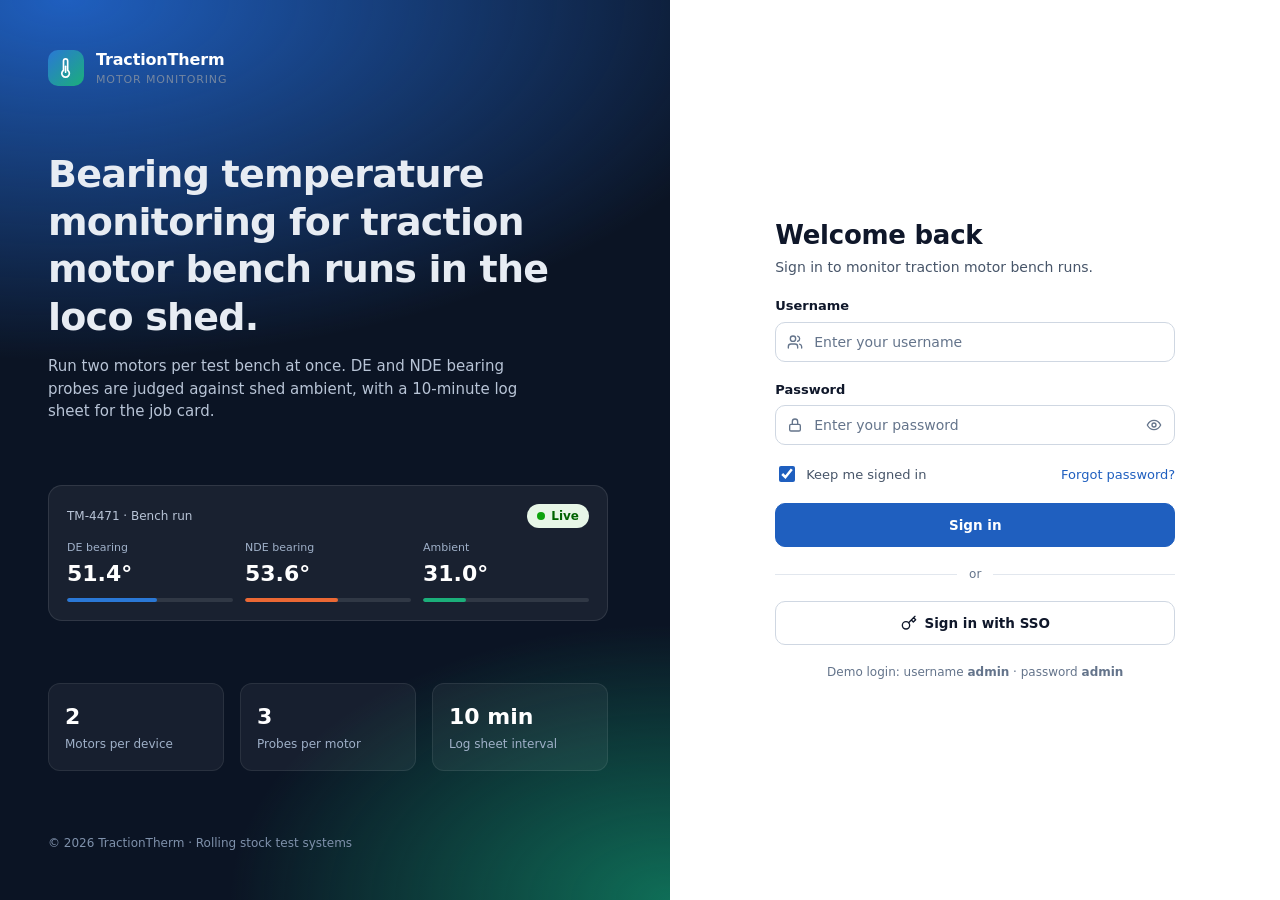
==== index.html @ c5047fe8 "All pages created" ====
<!doctype html>
<html lang="en">
<head>
  <meta charset="utf-8">
  <meta name="viewport" content="width=device-width, initial-scale=1">
  <title>Sign in · TractionTherm</title>
  <meta name="description" content="Train traction motor temperature monitoring">
  <link rel="stylesheet" href="assets/css/style.css">
</head>
<body data-page="login">
  <div class="auth">
    <!-- Brand / product panel (hidden on tablet & phone) -->
    <section class="auth-visual" aria-hidden="true">
      <div class="brand">
        <div class="brand-mark"><i data-icon="thermo"></i></div>
        <div><div class="brand-name">TractionTherm</div><div class="brand-sub">Motor Monitoring</div></div>
      </div>

      <div>
        <h2>Bearing temperature monitoring for traction motor bench runs in the loco shed.</h2>
        <p class="lead">Run two motors per test bench at once. DE and NDE bearing probes are judged against shed ambient, with a 10-minute log sheet for the job card.</p>
      </div>

      <div class="auth-preview">
        <div class="hd"><span>TM-4471 · Bench run</span><span class="badge ok"><span class="pulse"></span>Live</span></div>
        <div class="pv"><span>DE bearing</span><b data-base="51.4">51.4°</b><i style="--w:54%;--c:#2a78d6"></i></div>
        <div class="pv"><span>NDE bearing</span><b data-base="53.6">53.6°</b><i style="--w:56%;--c:#eb6834"></i></div>
        <div class="pv"><span>Ambient</span><b data-base="31.0">31.0°</b><i style="--w:26%;--c:#1baf7a"></i></div>
      </div>

      <div class="auth-stats">
        <div><b>2</b><span>Motors per device</span></div>
        <div><b>3</b><span>Probes per motor</span></div>
        <div><b>10 min</b><span>Log sheet interval</span></div>
      </div>

      <div class="auth-foot">© 2026 TractionTherm · Rolling stock test systems</div>
    </section>

    <!-- Sign-in form -->
    <main class="auth-form-wrap">
      <form class="auth-form" id="loginForm" novalidate>
        <div class="mobile-brand">
          <div class="brand-mark"><i data-icon="thermo"></i></div>
          <div class="brand-name">TractionTherm</div>
        </div>

        <div>
          <h1>Welcome back</h1>
          <p class="lead">Sign in to monitor traction motor bench runs.</p>
        </div>

        <div class="form-error" id="loginError" role="alert"></div>

        <div class="field">
          <label for="username">Username</label>
          <div class="input-icon">
            <i data-icon="users"></i>
            <input class="input" id="username" name="username" type="text" autocomplete="username" placeholder="Enter your username" required>
          </div>
        </div>

        <div class="field">
          <label for="password">Password</label>
          <div class="input-icon">
            <i data-icon="lock"></i>
            <input class="input" id="password" name="password" type="password" autocomplete="current-password" placeholder="Enter your password" required>
            <button type="button" class="trail" id="togglePw" aria-label="Show password"><i data-icon="eye"></i></button>
          </div>
        </div>

        <div class="auth-row">
          <label class="check"><input type="checkbox" name="remember" checked> Keep me signed in</label>
          <a href="#" onclick="return false">Forgot password?</a>
        </div>

        <button type="submit" class="btn btn-primary btn-block">Sign in</button>

        <div class="divider">or</div>
        <button type="button" class="btn btn-block"><i data-icon="key"></i>Sign in with SSO</button>

        <p class="muted" style="font-size:12px;text-align:center">Demo login: username <b>admin</b> · password <b>admin</b></p>
      </form>
    </main>
  </div>
  <script src="assets/js/app.js"></script>
</body>
</html>
---- assets/css/style.css ----
/* =========================================================
   TractionTherm — Train Motor Temperature Monitoring UI
   Shared stylesheet (all pages)
   ========================================================= */

/* ---------- Design tokens ---------- */
:root {
  color-scheme: light;
  --bg: #f3f5f8;
  --surface: #ffffff;
  --surface-2: #f7f9fb;
  --surface-3: #eef2f6;
  --border: #e2e7ee;
  --border-strong: #cfd7e2;
  --text: #0f172a;
  --text-2: #475569;
  --muted: #64748b;

  --primary: #1f5fbf;
  --primary-hover: #194f9f;
  --primary-soft: #e8f0fc;
  --primary-ink: #ffffff;

  --sidebar: #0d1726;
  --sidebar-2: #13213a;
  --sidebar-text: #b8c4d6;
  --sidebar-muted: #7486a0;

  /* status (fixed roles: always paired with icon + label) */
  --ok: #0ca30c;      --ok-text: #006300;   --ok-bg: #e7f6e7;
  --warn: #fab219;    --warn-text: #7a5000; --warn-bg: #fff4d9;
  --crit: #d03b3b;    --crit-text: #a92828; --crit-bg: #fcebeb;
  --off: #94a3b8;     --off-text: #475569;  --off-bg: #eef2f6;

  /* chart series: Probe 1, Probe 2, Ambient */
  --series-1: #2a78d6;
  --series-2: #eb6834;
  --series-3: #1baf7a;
  --grid: #e1e0d9;
  --axis: #c3c2b7;
  --heat: #d9480f;   /* heatmap ramp end (mixed toward surface) */

  --radius-sm: 8px;
  --radius: 12px;
  --radius-lg: 16px;
  --shadow-sm: 0 1px 2px rgba(15, 23, 42, .06);
  --shadow: 0 1px 3px rgba(15, 23, 42, .06), 0 6px 16px -6px rgba(15, 23, 42, .08);
  --shadow-lg: 0 24px 48px -12px rgba(15, 23, 42, .25);

  --sidebar-w: 256px;
  --topbar-h: 64px;
  --font: system-ui, -apple-system, "Segoe UI", Roboto, "Helvetica Neue", Arial, sans-serif;
  --mono: ui-monospace, "SF Mono", "Cascadia Mono", Consolas, monospace;
}

@media (prefers-color-scheme: dark) {
  :root:not([data-theme="light"]) {
    color-scheme: dark;
    --bg: #0a111d;
    --surface: #111a29;
    --surface-2: #152033;
    --surface-3: #1b2840;
    --border: #22304a;
    --border-strong: #2e3e5c;
    --text: #e7ecf3;
    --text-2: #a9b5c7;
    --muted: #8593a8;
    --primary: #4b8df0;
    --primary-hover: #6aa1f3;
    --primary-soft: rgba(75, 141, 240, .14);
    --sidebar: #070d18;
    --sidebar-2: #0f1a2d;
    --ok-text: #3ccf3c;  --ok-bg: rgba(12, 163, 12, .16);
    --warn-text: #fab219; --warn-bg: rgba(250, 178, 25, .14);
    --crit-text: #f07c7c; --crit-bg: rgba(208, 59, 59, .18);
    --off-text: #a9b5c7; --off-bg: rgba(148, 163, 184, .12);
    --series-1: #3987e5;
    --series-2: #d95926;
    --series-3: #199e70;
    --grid: #2c2c2a;
    --axis: #383835;
    --heat: #ff7a3d;
    --shadow: 0 1px 2px rgba(0, 0, 0, .4), 0 8px 20px -8px rgba(0, 0, 0, .5);
  }
}
:root[data-theme="dark"] {
  color-scheme: dark;
  --bg: #0a111d;
  --surface: #111a29;
  --surface-2: #152033;
  --surface-3: #1b2840;
  --border: #22304a;
  --border-strong: #2e3e5c;
  --text: #e7ecf3;
  --text-2: #a9b5c7;
  --muted: #8593a8;
  --primary: #4b8df0;
  --primary-hover: #6aa1f3;
  --primary-soft: rgba(75, 141, 240, .14);
  --sidebar: #070d18;
  --sidebar-2: #0f1a2d;
  --ok-text: #3ccf3c;  --ok-bg: rgba(12, 163, 12, .16);
  --warn-text: #fab219; --warn-bg: rgba(250, 178, 25, .14);
  --crit-text: #f07c7c; --crit-bg: rgba(208, 59, 59, .18);
  --off-text: #a9b5c7; --off-bg: rgba(148, 163, 184, .12);
  --series-1: #3987e5;
  --series-2: #d95926;
  --series-3: #199e70;
  --grid: #2c2c2a;
  --axis: #383835;
  --heat: #ff7a3d;
  --shadow: 0 1px 2px rgba(0, 0, 0, .4), 0 8px 20px -8px rgba(0, 0, 0, .5);
}

/* ---------- Base ---------- */
*, *::before, *::after { box-sizing: border-box; }
html { -webkit-text-size-adjust: 100%; }
body {
  margin: 0;
  font-family: var(--font);
  font-size: 14px;
  line-height: 1.5;
  color: var(--text);
  background: var(--bg);
  -webkit-font-smoothing: antialiased;
}
h1, h2, h3, h4 { margin: 0; line-height: 1.25; font-weight: 650; letter-spacing: -.01em; }
p { margin: 0; }
a { color: var(--primary); text-decoration: none; }
a:hover { text-decoration: underline; }
img, svg { display: block; max-width: 100%; }
svg[aria-hidden="true"] { width: 1.15em; height: 1.15em; flex: none; } /* icon fallback size */
.sensor-card h3 svg { width: 16px; height: 16px; color: var(--primary); }
.rule-table th, .rule-table td { padding: 10px 14px; font-size: 12.5px; }
button, input, select, textarea { font: inherit; color: inherit; }
:focus-visible { outline: 2px solid var(--primary); outline-offset: 2px; border-radius: 4px; }
.sr-only { position: absolute; width: 1px; height: 1px; overflow: hidden; clip: rect(0 0 0 0); white-space: nowrap; }
.mono { font-family: var(--mono); font-size: .92em; }
.num { font-variant-numeric: tabular-nums; }
.muted { color: var(--muted); }
.text-2 { color: var(--text-2); }

/* ---------- App shell ---------- */
.app { min-height: 100vh; display: flex; }

.sidebar {
  position: fixed; inset: 0 auto 0 0;
  width: var(--sidebar-w);
  background: var(--sidebar);
  color: var(--sidebar-text);
  display: flex; flex-direction: column;
  z-index: 40;
  transition: transform .25s ease;
}
.brand {
  display: flex; align-items: center; gap: 12px;
  height: var(--topbar-h);
  padding: 0 20px;
  border-bottom: 1px solid rgba(255, 255, 255, .06);
  color: #fff;
}
.brand-mark {
  width: 36px; height: 36px; flex: none;
  border-radius: 10px;
  display: grid; place-items: center;
  background: linear-gradient(135deg, #2a78d6, #1baf7a);
  color: #fff;
}
.brand-mark svg { width: 20px; height: 20px; }
.brand-name { font-weight: 700; font-size: 16px; letter-spacing: -.01em; }
.brand-sub { font-size: 11px; color: var(--sidebar-muted); text-transform: uppercase; letter-spacing: .08em; }

.nav { padding: 16px 12px; display: flex; flex-direction: column; gap: 2px; overflow-y: auto; flex: 1; }
.nav-label {
  font-size: 11px; text-transform: uppercase; letter-spacing: .08em;
  color: var(--sidebar-muted); padding: 14px 12px 6px;
}
.nav a {
  display: flex; align-items: center; gap: 12px;
  padding: 10px 12px;
  border-radius: 8px;
  color: var(--sidebar-text);
  font-weight: 500;
  text-decoration: none;
  transition: background .15s, color .15s;
}
.nav a svg { width: 18px; height: 18px; flex: none; opacity: .85; }
.nav a:hover { background: var(--sidebar-2); color: #fff; }
.nav a[aria-current="page"] { background: #1f5fbf; color: #fff; }
.nav a[aria-current="page"] svg { opacity: 1; }
.nav .count {
  margin-left: auto; font-size: 11px; font-weight: 600;
  padding: 1px 8px; border-radius: 999px;
  background: rgba(208, 59, 59, .9); color: #fff;
}
.sidebar-foot {
  padding: 16px;
  border-top: 1px solid rgba(255, 255, 255, .06);
  font-size: 12px; color: var(--sidebar-muted);
}
.sys-status { display: flex; align-items: center; gap: 8px; color: var(--sidebar-text); font-weight: 500; }

.main { flex: 1; min-width: 0; margin-left: var(--sidebar-w); display: flex; flex-direction: column; }

.topbar {
  position: sticky; top: 0; z-index: 30;
  height: var(--topbar-h);
  display: flex; align-items: center; gap: 16px;
  padding: 0 28px;
  background: color-mix(in srgb, var(--surface) 88%, transparent);
  backdrop-filter: saturate(1.4) blur(10px);
  -webkit-backdrop-filter: saturate(1.4) blur(10px);
  border-bottom: 1px solid var(--border);
}
.topbar-title { min-width: 0; }
.topbar-title h1 { font-size: 18px; white-space: nowrap; overflow: hidden; text-overflow: ellipsis; }
.crumbs { font-size: 12px; color: var(--muted); }
.topbar-actions { margin-left: auto; display: flex; align-items: center; gap: 8px; }
.clock { font-size: 13px; color: var(--text-2); padding: 0 8px; white-space: nowrap; }

.icon-btn {
  position: relative;
  width: 38px; height: 38px;
  display: inline-grid; place-items: center;
  border-radius: 10px;
  border: 1px solid var(--border);
  background: var(--surface);
  color: var(--text-2);
  cursor: pointer;
  transition: background .15s, color .15s, border-color .15s;
}
.icon-btn:hover { background: var(--surface-3); color: var(--text); }
.icon-btn svg { width: 18px; height: 18px; }
.icon-btn .dot {
  position: absolute; top: 7px; right: 8px;
  width: 8px; height: 8px; border-radius: 50%;
  background: var(--crit); box-shadow: 0 0 0 2px var(--surface);
}
.menu-btn { display: none; }

.user-chip {
  display: flex; align-items: center; gap: 10px;
  padding: 4px 10px 4px 4px;
  border-radius: 999px;
  border: 1px solid var(--border);
  background: var(--surface);
  color: var(--text);
  text-decoration: none;
}
.user-chip:hover { text-decoration: none; background: var(--surface-3); }
.avatar {
  width: 32px; height: 32px; flex: none;
  border-radius: 50%;
  display: grid; place-items: center;
  font-size: 12px; font-weight: 700;
  color: #fff;
  background: linear-gradient(135deg, #1f5fbf, #6250d6);
}
.user-chip .who { line-height: 1.2; }
.user-chip .who b { display: block; font-size: 13px; font-weight: 600; }
.user-chip .who span { font-size: 11px; color: var(--muted); }

.content { padding: 28px; display: flex; flex-direction: column; gap: 24px; max-width: 1600px; width: 100%; }

.scrim {
  position: fixed; inset: 0; z-index: 35;
  background: rgba(2, 6, 23, .5);
  opacity: 0; pointer-events: none;
  transition: opacity .2s;
}

/* ---------- Page header ---------- */
.page-head { display: flex; align-items: flex-end; justify-content: space-between; gap: 16px; flex-wrap: wrap; }
.page-head h2 { font-size: 22px; }
.page-head p { color: var(--text-2); margin-top: 4px; }
.page-head .actions { display: flex; gap: 8px; flex-wrap: wrap; }

/* ---------- Cards ---------- */
.card {
  background: var(--surface);
  border: 1px solid var(--border);
  border-radius: var(--radius);
  box-shadow: var(--shadow-sm);
  min-width: 0;
}
.card-head {
  display: flex; align-items: center; justify-content: space-between; gap: 12px;
  padding: 16px 20px;
  border-bottom: 1px solid var(--border);
  flex-wrap: wrap;
}
.card-head h3 { font-size: 15px; }
.card-head .sub { font-size: 12px; color: var(--muted); margin-top: 2px; }
.card-body { padding: 20px; }
.card-foot { padding: 12px 20px; border-top: 1px solid var(--border); display: flex; justify-content: flex-end; flex-wrap: wrap; gap: 8px; }

/* ---------- Grids ---------- */
.grid { display: grid; gap: 20px; }
.grid-kpi { grid-template-columns: repeat(4, minmax(0, 1fr)); }
.grid-2 { grid-template-columns: repeat(2, minmax(0, 1fr)); }
.grid-3 { grid-template-columns: repeat(3, minmax(0, 1fr)); }
.grid-main { grid-template-columns: minmax(0, 1fr) 360px; align-items: start; }
.grid-auto { grid-template-columns: repeat(auto-fill, minmax(min(100%, 340px), 1fr)); }
.grid-devices { grid-template-columns: repeat(auto-fill, minmax(min(100%, 540px), 1fr)); }
.grid-device-cards { grid-template-columns: repeat(auto-fill, minmax(min(100%, 360px), 1fr)); }
.grid-sensors { grid-template-columns: repeat(2, minmax(0, 1fr)); }
.section-title { display: flex; align-items: baseline; justify-content: space-between; gap: 12px; margin-bottom: 12px; flex-wrap: wrap; }
.section-title h3 { font-size: 16px; }
.section-title span { font-size: 12px; color: var(--muted); }

.slot-list { list-style: none; margin: 0; padding: 6px 20px; flex: 1; }
.slot-list li { display: flex; align-items: center; gap: 12px; padding: 10px 0; border-bottom: 1px dashed var(--border); }
.slot-list li:last-child { border-bottom: 0; }
.slot-list li > div { min-width: 0; flex: 1; }
.slot-list li b { display: block; font-size: 13px; }
.slot-list li span:not(.badge):not(.device-ico) { font-size: 12px; color: var(--muted); }
.slot-list .device-ico svg { width: 16px; height: 16px; }

.alert-list.scroll { max-height: 420px; overflow-y: auto; }

/* measurement setup diagram */
.setup { display: grid; gap: 10px; font-size: 13px; }
.setup-node { display: flex; align-items: center; gap: 10px; padding: 10px 12px; border-radius: var(--radius-sm); border: 1px solid var(--border); background: var(--surface-2); }
.setup-node svg { width: 18px; height: 18px; color: var(--primary); flex: none; }
.setup-node small { display: block; color: var(--muted); font-size: 12px; }
.setup-indent { margin-left: 18px; padding-left: 14px; border-left: 2px solid var(--border); display: grid; gap: 10px; }
.probe-chips { display: flex; gap: 6px; flex-wrap: wrap; margin-top: 6px; }
.probe-chips span { display: inline-flex; align-items: center; gap: 6px; font-size: 11px; font-weight: 600; padding: 2px 8px; border-radius: 999px; background: var(--surface); border: 1px solid var(--border); color: var(--text-2); }
.probe-chips i { width: 8px; height: 8px; border-radius: 2px; }
.stack { display: flex; flex-direction: column; gap: 20px; min-width: 0; }

/* ---------- KPI / stat tiles ---------- */
.kpi { padding: 18px 20px; display: flex; gap: 16px; align-items: flex-start; }
.kpi-icon {
  width: 44px; height: 44px; flex: none;
  border-radius: 12px;
  display: grid; place-items: center;
  background: var(--primary-soft); color: var(--primary);
}
.kpi-icon svg { width: 22px; height: 22px; }
.kpi-icon.ok { background: var(--ok-bg); color: var(--ok-text); }
.kpi-icon.warn { background: var(--warn-bg); color: var(--warn-text); }
.kpi-icon.crit { background: var(--crit-bg); color: var(--crit-text); }
.kpi-label { font-size: 12px; color: var(--muted); font-weight: 500; text-transform: uppercase; letter-spacing: .05em; }
.kpi-value { font-size: 28px; font-weight: 700; letter-spacing: -.02em; line-height: 1.15; margin-top: 4px; }
.kpi-value small { font-size: 15px; font-weight: 500; color: var(--muted); margin-left: 2px; }
.kpi-meta { font-size: 12px; color: var(--text-2); margin-top: 4px; }

/* ---------- Badges / status ---------- */
.badge {
  display: inline-flex; align-items: center; gap: 6px;
  padding: 3px 10px;
  border-radius: 999px;
  font-size: 12px; font-weight: 600;
  white-space: nowrap;
  background: var(--surface-3); color: var(--text-2);
}
.badge svg { width: 13px; height: 13px; }
.badge.ok { background: var(--ok-bg); color: var(--ok-text); }
.badge.warn { background: var(--warn-bg); color: var(--warn-text); }
.badge.crit { background: var(--crit-bg); color: var(--crit-text); }
.badge.off { background: var(--off-bg); color: var(--off-text); }
.badge.info { background: var(--primary-soft); color: var(--primary); }

.pulse {
  width: 8px; height: 8px; border-radius: 50%; flex: none;
  background: var(--ok);
  box-shadow: 0 0 0 0 rgba(12, 163, 12, .6);
  animation: pulse 2s infinite;
}
.pulse.off { background: var(--off); animation: none; box-shadow: none; }
@keyframes pulse {
  0% { box-shadow: 0 0 0 0 rgba(12, 163, 12, .55); }
  70% { box-shadow: 0 0 0 8px rgba(12, 163, 12, 0); }
  100% { box-shadow: 0 0 0 0 rgba(12, 163, 12, 0); }
}
.live-tag {
  display: inline-flex; align-items: center; gap: 8px;
  font-size: 12px; font-weight: 600; color: var(--ok-text);
  padding: 6px 12px; border-radius: 999px; background: var(--ok-bg);
}

/* ---------- Buttons ---------- */
.btn {
  display: inline-flex; align-items: center; justify-content: center; gap: 8px;
  height: 38px; padding: 0 16px;
  border-radius: 10px;
  border: 1px solid var(--border-strong);
  background: var(--surface);
  color: var(--text);
  font-weight: 600; font-size: 13.5px;
  cursor: pointer;
  white-space: nowrap;
  text-decoration: none;
  transition: background .15s, border-color .15s, color .15s, box-shadow .15s;
}
.btn:hover { background: var(--surface-3); text-decoration: none; }
.btn svg { width: 16px; height: 16px; }
.btn-primary { background: var(--primary); border-color: var(--primary); color: var(--primary-ink); }
.btn-primary:hover { background: var(--primary-hover); border-color: var(--primary-hover); }
.btn-danger { color: var(--crit-text); }
.btn-danger:hover { background: var(--crit-bg); border-color: var(--crit); }
.btn-ghost { border-color: transparent; background: transparent; color: var(--text-2); }
.btn-ghost:hover { background: var(--surface-3); color: var(--text); }
.btn-sm { height: 32px; padding: 0 12px; font-size: 12.5px; border-radius: 8px; }
.btn-block { width: 100%; height: 44px; }

/* ---------- Forms ---------- */
.field { display: flex; flex-direction: column; gap: 6px; min-width: 0; }
.field label, .field .label { font-size: 13px; font-weight: 600; color: var(--text); }
.field .hint { font-size: 12px; color: var(--muted); }
.input, .select {
  width: 100%; height: 40px;
  padding: 0 12px;
  border-radius: 10px;
  border: 1px solid var(--border-strong);
  background: var(--surface);
  color: var(--text);
  transition: border-color .15s, box-shadow .15s;
}
.select {
  appearance: none;
  padding-right: 36px;
  background-image: url("data:image/svg+xml,%3Csvg xmlns='http://www.w3.org/2000/svg' viewBox='0 0 24 24' fill='none' stroke='%2364748b' stroke-width='2' stroke-linecap='round' stroke-linejoin='round'%3E%3Cpath d='m6 9 6 6 6-6'/%3E%3C/svg%3E");
  background-repeat: no-repeat; background-position: right 10px center; background-size: 16px;
}
.input:focus, .select:focus { outline: none; border-color: var(--primary); box-shadow: 0 0 0 3px var(--primary-soft); }
.input::placeholder { color: var(--muted); }
.input-icon { position: relative; }
.input-icon > svg { position: absolute; left: 12px; top: 50%; transform: translateY(-50%); width: 16px; height: 16px; color: var(--muted); pointer-events: none; }
.input-icon .input { padding-left: 38px; }
.input-icon .trail {
  position: absolute; right: 6px; top: 50%; transform: translateY(-50%);
  border: 0; background: none; color: var(--muted); cursor: pointer;
  width: 30px; height: 30px; display: grid; place-items: center; border-radius: 6px;
}
.input-icon .trail svg { width: 16px; height: 16px; }
.form-grid { display: grid; grid-template-columns: repeat(2, minmax(0, 1fr)); gap: 16px; }
.form-grid .full { grid-column: 1 / -1; }
.check { display: inline-flex; align-items: center; gap: 8px; font-size: 13px; color: var(--text-2); cursor: pointer; }
.check input { width: 16px; height: 16px; accent-color: var(--primary); }

.segmented {
  display: inline-flex; padding: 3px; gap: 3px;
  border-radius: 10px; background: var(--surface-3);
  border: 1px solid var(--border);
}
.segmented input { position: absolute; opacity: 0; pointer-events: none; }
.segmented label {
  padding: 6px 14px; border-radius: 8px;
  font-size: 13px; font-weight: 600; color: var(--text-2);
  cursor: pointer; white-space: nowrap;
}
.segmented input:checked + label { background: var(--surface); color: var(--text); box-shadow: var(--shadow-sm); }
.segmented input:focus-visible + label { outline: 2px solid var(--primary); }

.toolbar { display: flex; gap: 12px; align-items: center; flex-wrap: wrap; }
.toolbar .grow { flex: 1 1 240px; }

.fieldset {
  border: 1px solid var(--border); border-radius: var(--radius-sm);
  padding: 14px 16px 16px; margin: 0;
  display: grid; gap: 12px;
}
.fieldset legend { padding: 0 6px; font-size: 12px; font-weight: 700; color: var(--muted); text-transform: uppercase; letter-spacing: .06em; }
.fieldset[disabled] { opacity: .5; }

/* ---------- Tables ---------- */
.table-wrap { overflow-x: auto; }
.table { width: 100%; border-collapse: collapse; font-size: 13.5px; }
.table th {
  text-align: left; font-weight: 600; font-size: 12px;
  color: var(--muted); text-transform: uppercase; letter-spacing: .05em;
  padding: 12px 20px;
  background: var(--surface-2);
  border-bottom: 1px solid var(--border);
  white-space: nowrap;
}
.table td { padding: 14px 20px; border-bottom: 1px solid var(--border); vertical-align: middle; }
.table tr:last-child td { border-bottom: 0; }
.table tbody tr:hover { background: var(--surface-2); }
.table .num { text-align: right; white-space: nowrap; }
.cell-user { display: flex; align-items: center; gap: 12px; min-width: 0; }
.cell-user b { display: block; font-weight: 600; }
.cell-user span { font-size: 12px; color: var(--muted); }
.row-actions { display: flex; gap: 4px; justify-content: flex-end; flex-wrap: nowrap; }

/* ---------- Device / motor panels ---------- */
.device-card { display: flex; flex-direction: column; }
.device-card .card-head { align-items: flex-start; }
.device-title { display: flex; align-items: center; gap: 12px; min-width: 0; }
.device-ico {
  width: 40px; height: 40px; flex: none; border-radius: 10px;
  display: grid; place-items: center;
  background: var(--primary-soft); color: var(--primary);
}
.device-ico svg { width: 20px; height: 20px; }
.device-title h3 { font-size: 15px; }
.device-title .sub { font-size: 12px; color: var(--muted); }

.motor-slots { display: grid; grid-template-columns: repeat(2, minmax(0, 1fr)); gap: 16px; padding: 20px; }
.motor-slots.single { grid-template-columns: minmax(0, 1fr); }

.motor-panel {
  border: 1px solid var(--border);
  border-radius: var(--radius-sm);
  background: var(--surface-2);
  overflow: hidden;
  display: flex; flex-direction: column;
}
.motor-panel.is-warn { border-color: color-mix(in srgb, var(--warn) 55%, var(--border)); }
.motor-panel.is-crit { border-color: color-mix(in srgb, var(--crit) 55%, var(--border)); }
.motor-panel-head {
  display: flex; align-items: center; justify-content: space-between; gap: 8px;
  padding: 12px 14px;
  border-bottom: 1px solid var(--border);
  background: var(--surface);
}
.motor-panel-head b { font-size: 14px; }
.motor-panel-head .slot { font-size: 11px; color: var(--muted); text-transform: uppercase; letter-spacing: .06em; display: block; }
.sensor-row { padding: 10px 14px; }
.sensor-row + .sensor-row { border-top: 1px dashed var(--border); }
.sensor-name { font-size: 11px; font-weight: 700; color: var(--muted); text-transform: uppercase; letter-spacing: .06em; margin-bottom: 6px; }
.probe-mini { display: grid; grid-template-columns: repeat(3, minmax(0, 1fr)); gap: 8px; }
.probe-mini div { min-width: 0; }
.probe-mini span { display: block; font-size: 11px; color: var(--muted); white-space: nowrap; overflow: hidden; text-overflow: ellipsis; }
.probe-mini b { font-size: 17px; font-weight: 700; font-variant-numeric: tabular-nums; }
.probe-mini b small { font-size: 11px; font-weight: 500; color: var(--muted); }
.t-warn { color: var(--warn-text); }
.t-crit { color: var(--crit-text); }
.motor-panel-foot { margin-top: auto; padding: 10px 14px; border-top: 1px solid var(--border); display: flex; justify-content: space-between; align-items: center; font-size: 12px; color: var(--muted); gap: 8px; }

.empty-slot {
  border: 1.5px dashed var(--border-strong);
  border-radius: var(--radius-sm);
  display: grid; place-items: center; text-align: center;
  padding: 24px; color: var(--muted); min-height: 160px;
  gap: 6px; font-size: 13px;
}
.empty-slot svg { width: 24px; height: 24px; margin: 0 auto; }

.offline-mask { padding: 32px 20px; text-align: center; color: var(--muted); }
.offline-mask svg { width: 28px; height: 28px; margin: 0 auto 8px; }

.meta-list { display: grid; grid-template-columns: repeat(2, minmax(0, 1fr)); gap: 12px 16px; padding: 16px 20px; border-bottom: 1px solid var(--border); font-size: 13px; }
.meta-list dt { font-size: 11px; color: var(--muted); text-transform: uppercase; letter-spacing: .05em; }
.meta-list dd { margin: 2px 0 0; font-weight: 600; min-width: 0; overflow: hidden; text-overflow: ellipsis; white-space: nowrap; }

.signal { display: inline-flex; align-items: flex-end; gap: 2px; height: 14px; }
.signal i { width: 3px; background: var(--border-strong); border-radius: 1px; }
.signal i:nth-child(1) { height: 4px; } .signal i:nth-child(2) { height: 7px; }
.signal i:nth-child(3) { height: 10px; } .signal i:nth-child(4) { height: 14px; }
.signal i.on { background: var(--ok); }

/* ---------- Readings: large digital values, as read on the shed floor ---------- */
.readings { display: grid; grid-template-columns: repeat(3, minmax(0, 1fr)); }
.reading { padding: 14px 14px 12px; min-width: 0; display: flex; flex-direction: column; gap: 2px; }
.reading + .reading { border-left: 1px solid var(--border); }
.reading.amb { background: color-mix(in srgb, var(--surface-3) 45%, transparent); }
.r-label { font-size: 12px; font-weight: 700; color: var(--text-2); text-transform: uppercase; letter-spacing: .05em; line-height: 1.3; }
.r-label small { display: block; font-size: 11px; font-weight: 500; text-transform: none; letter-spacing: 0; color: var(--muted); white-space: nowrap; overflow: hidden; text-overflow: ellipsis; }
.r-value { font-size: 30px; font-weight: 700; letter-spacing: -.02em; line-height: 1.15; margin-top: 6px; font-family: var(--mono); }
.r-value small { font-size: 14px; font-weight: 500; color: var(--muted); margin-left: 3px; font-family: var(--font); }
.r-sub { font-size: 12px; font-weight: 600; color: var(--text-2); }
.readings.lg { border-top: 1px solid var(--border); border-bottom: 1px solid var(--border); }
.readings.lg .reading { padding: 22px 24px 18px; }
.readings.lg .r-value { font-size: 48px; }
.readings.lg .r-value small { font-size: 18px; }
.readings.lg .r-sub { font-size: 14px; }
.motor-panel .readings { border-bottom: 1px solid var(--border); background: var(--surface); }
.modal-body .readings { border: 1px solid var(--border); border-radius: var(--radius-sm); overflow: hidden; }

.verdict-pill { display: inline-flex; align-items: center; gap: 6px; padding: 5px 12px; border-radius: 8px; font-size: 13px; font-weight: 800; letter-spacing: .02em; text-transform: uppercase; white-space: nowrap; }
.verdict-pill svg { width: 15px; height: 15px; }
.verdict-pill.ok { background: var(--ok); color: #fff; }
.verdict-pill.warn { background: var(--warn); color: #0b0b0b; }
.verdict-pill.crit { background: var(--crit); color: #fff; }
.verdict-pill.off { background: var(--off-bg); color: var(--off-text); }

/* alarm banner: only motors that need action */
.alarm-bar { display: grid; gap: 8px; }
.alarm-row { display: grid; grid-template-columns: auto auto auto minmax(0, 1fr) auto; align-items: center; gap: 12px; padding: 12px 16px; border-radius: var(--radius); color: var(--text); text-decoration: none; border: 1px solid; }
.alarm-row:hover { text-decoration: none; filter: brightness(.98); }
.alarm-row svg { width: 20px; height: 20px; }
.alarm-row.crit { background: var(--crit-bg); border-color: color-mix(in srgb, var(--crit) 45%, transparent); }
.alarm-row.crit svg, .alarm-row.crit em { color: var(--crit-text); }
.alarm-row.warn { background: var(--warn-bg); border-color: color-mix(in srgb, var(--warn) 55%, transparent); }
.alarm-row.warn svg, .alarm-row.warn em { color: var(--warn-text); }
.alarm-row b { font-size: 15px; }
.alarm-where { font-size: 13px; color: var(--text-2); white-space: nowrap; }
.alarm-reason { font-size: 13px; color: var(--text); min-width: 0; overflow: hidden; text-overflow: ellipsis; white-space: nowrap; }
.alarm-row em { font-style: normal; font-weight: 800; font-size: 13px; text-transform: uppercase; letter-spacing: .03em; }

/* motor page header */
.motor-hero-card { overflow: hidden; }
.mh-top { display: flex; justify-content: space-between; align-items: flex-start; gap: 16px; padding: 20px 24px; flex-wrap: wrap; }
.mh-top h2 { font-size: 24px; font-family: var(--mono); letter-spacing: -.01em; }
.mh-verdict { display: flex; flex-direction: column; align-items: flex-end; gap: 6px; max-width: 420px; text-align: right; font-size: 13px; color: var(--text-2); }
.mh-verdict .verdict-pill { font-size: 16px; padding: 8px 16px; }
.mh-verdict .verdict-pill svg { width: 18px; height: 18px; }
.mh-foot { display: flex; flex-wrap: wrap; align-items: center; gap: 10px 24px; padding: 14px 24px; font-size: 13px; color: var(--text-2); }
.mh-foot b { color: var(--text); }
.mh-limits { flex: 1 1 320px; color: var(--muted); }
.mh-actions { display: flex; gap: 8px; }
.reason-cell { font-size: 13px; max-width: 360px; }
/* ---------- Alerts list ---------- */
.alert-list { list-style: none; margin: 0; padding: 0; }
.alert-item { display: flex; gap: 12px; padding: 14px 20px; border-bottom: 1px solid var(--border); }
.alert-item:last-child { border-bottom: 0; }
.alert-ico { width: 32px; height: 32px; flex: none; border-radius: 8px; display: grid; place-items: center; }
.alert-ico svg { width: 16px; height: 16px; }
.alert-ico.warn { background: var(--warn-bg); color: var(--warn-text); }
.alert-ico.crit { background: var(--crit-bg); color: var(--crit-text); }
.alert-ico.off { background: var(--off-bg); color: var(--off-text); }
.alert-item b { font-size: 13px; display: block; }
.alert-item p { font-size: 12px; color: var(--text-2); }
.alert-item time { font-size: 11px; color: var(--muted); }

/* ---------- Health page ---------- */
.verdict-card { display: flex; flex-direction: column; overflow: hidden; }
.verdict {
  display: flex; align-items: center; gap: 14px;
  padding: 18px 20px;
  border-bottom: 1px solid var(--border);
}
.verdict-ico { width: 48px; height: 48px; flex: none; border-radius: 50%; display: grid; place-items: center; }
.verdict-ico svg { width: 24px; height: 24px; }
.verdict.ok .verdict-ico { background: var(--ok-bg); color: var(--ok-text); }
.verdict.warn .verdict-ico { background: var(--warn-bg); color: var(--warn-text); }
.verdict.crit .verdict-ico { background: var(--crit-bg); color: var(--crit-text); }
.verdict.off .verdict-ico { background: var(--off-bg); color: var(--off-text); }
.verdict h3 { font-size: 17px; }
.verdict.ok h3 { color: var(--ok-text); }
.verdict.warn h3 { color: var(--warn-text); }
.verdict.crit h3 { color: var(--crit-text); }
.verdict .sub { font-size: 12px; color: var(--muted); }
.verdict .score { margin-left: auto; text-align: right; }
.verdict .score b { font-size: 22px; font-variant-numeric: tabular-nums; display: block; line-height: 1.1; }
.verdict .score span { font-size: 11px; color: var(--muted); text-transform: uppercase; letter-spacing: .05em; }
.checks { list-style: none; margin: 0; padding: 8px 0; }
.checks li { display: flex; align-items: center; gap: 12px; padding: 10px 20px; font-size: 13px; }
.checks li .ci { width: 22px; height: 22px; flex: none; border-radius: 50%; display: grid; place-items: center; }
.checks li .ci svg { width: 13px; height: 13px; }
.checks li.ok .ci { background: var(--ok-bg); color: var(--ok-text); }
.checks li.warn .ci { background: var(--warn-bg); color: var(--warn-text); }
.checks li.crit .ci { background: var(--crit-bg); color: var(--crit-text); }
.checks li .cv { margin-left: auto; font-weight: 600; font-variant-numeric: tabular-nums; white-space: nowrap; }
.checks li .cl { min-width: 0; }
.checks li .cl small { display: block; font-size: 11px; color: var(--muted); }
.advice { margin: 0 20px 20px; padding: 12px 14px; border-radius: var(--radius-sm); font-size: 13px; background: var(--surface-2); border: 1px solid var(--border); color: var(--text-2); }
.advice b { color: var(--text); }

.summary-strip { display: grid; grid-template-columns: repeat(4, minmax(0, 1fr)); }
.summary-strip > div { padding: 18px 20px; border-right: 1px solid var(--border); }
.summary-strip > div:last-child { border-right: 0; }
.summary-strip span { font-size: 12px; color: var(--muted); display: flex; align-items: center; gap: 6px; }
.summary-strip b { font-size: 26px; display: block; margin-top: 4px; font-variant-numeric: tabular-nums; }

.tabs { display: flex; gap: 4px; border-bottom: 1px solid var(--border); overflow-x: auto; scrollbar-width: none; }
.tabs button {
  border: 0; background: none; cursor: pointer;
  padding: 10px 14px; font-weight: 600; font-size: 13px; color: var(--text-2);
  border-bottom: 2px solid transparent; margin-bottom: -1px; white-space: nowrap;
}
.tabs button[aria-selected="true"] { color: var(--primary); border-bottom-color: var(--primary); }
.tabs button .n { font-size: 11px; padding: 0 7px; border-radius: 999px; background: var(--surface-3); color: var(--text-2); margin-left: 6px; }

.rule-table td:first-child { font-weight: 600; }
.perm-table th:not(:first-child), .perm-table td:not(:first-child) { text-align: center; }
.perm-table .sm { display: none; }

/* ---------- Dialog ---------- */
dialog.modal {
  width: min(640px, calc(100vw - 32px));
  max-height: calc(100vh - 48px);
  padding: 0;
  border: 1px solid var(--border);
  border-radius: var(--radius-lg);
  background: var(--surface);
  color: var(--text);
  box-shadow: var(--shadow-lg);
}
dialog.modal::backdrop { background: rgba(2, 6, 23, .55); backdrop-filter: blur(2px); }
dialog.modal[open] { animation: pop .18s ease-out; display: flex; flex-direction: column; }
@keyframes pop { from { opacity: 0; transform: translateY(8px) scale(.98); } to { opacity: 1; transform: none; } }
.modal-head { display: flex; align-items: flex-start; justify-content: space-between; gap: 12px; padding: 20px 24px; border-bottom: 1px solid var(--border); }
.modal-head h3 { font-size: 17px; }
.modal-head p { font-size: 13px; color: var(--muted); margin-top: 2px; }
.modal-body { padding: 20px 24px; overflow-y: auto; min-height: 0; flex: 1 1 auto; display: grid; gap: 16px; }
.modal-foot { display: flex; justify-content: flex-end; gap: 8px; padding: 16px 24px; border-top: 1px solid var(--border); background: var(--surface-2); border-radius: 0 0 var(--radius-lg) var(--radius-lg); }

/* ---------- CRUD: dialogs, details, actions ---------- */
[hidden] { display: none !important; }
dialog.modal.small { width: min(420px, calc(100vw - 32px)); }
.confirm-box { margin: 0; padding: 28px 24px 20px; text-align: center; display: grid; gap: 10px; justify-items: center; }
.confirm-box h3 { font-size: 17px; }
.confirm-box p { color: var(--text-2); font-size: 13.5px; }
.confirm-ico { width: 52px; height: 52px; border-radius: 50%; display: grid; place-items: center; margin-bottom: 4px; }
.confirm-ico svg { width: 24px; height: 24px; }
.confirm-ico.crit { background: var(--crit-bg); color: var(--crit-text); }
.confirm-ico.warn { background: var(--warn-bg); color: var(--warn-text); }
.confirm-actions { display: grid; grid-template-columns: 1fr 1fr; gap: 8px; width: 100%; margin-top: 10px; }
.btn-danger-solid { background: var(--crit); border-color: var(--crit); color: #fff; }
.btn-danger-solid:hover { background: #b32f2f; border-color: #b32f2f; }
.btn:disabled { opacity: .45; cursor: not-allowed; }
.btn.btn-danger:disabled:hover { background: transparent; border-color: transparent; }

.detail-list { display: grid; grid-template-columns: repeat(2, minmax(0, 1fr)); gap: 14px 20px; margin: 0; }
.detail-list dt { font-size: 11px; color: var(--muted); text-transform: uppercase; letter-spacing: .05em; }
.detail-list dd { margin: 3px 0 0; font-weight: 600; min-width: 0; overflow-wrap: anywhere; }
.detail-title { font-size: 12px; font-weight: 700; color: var(--muted); text-transform: uppercase; letter-spacing: .06em; margin-bottom: 8px; }
.detail-slots { list-style: none; margin: 0; padding: 0; border: 1px solid var(--border); border-radius: var(--radius-sm); }
.detail-slots li { display: grid; grid-template-columns: 56px minmax(0, 1fr) auto auto; gap: 12px; align-items: center; padding: 10px 14px; font-size: 13px; }
.detail-slots li + li { border-top: 1px solid var(--border); }
.perm-list { list-style: none; margin: 0; padding: 0; display: grid; gap: 6px; font-size: 13px; }
.perm-list li { display: flex; align-items: center; gap: 8px; }
.perm-list svg { color: var(--ok-text); }
.profile-hero { display: flex; align-items: center; gap: 14px; }
.profile-hero b { display: block; font-size: 16px; margin-bottom: 4px; }
.avatar.lg { width: 52px; height: 52px; font-size: 17px; }
.view-gauges { padding: 0; border: 1px solid var(--border); border-radius: var(--radius-sm); padding: 14px 8px 10px; background: var(--surface-2); }

.name-line { display: flex; align-items: center; gap: 6px; }
.you-tag { font-style: normal; font-size: 10px; font-weight: 700; padding: 1px 7px; border-radius: 999px; background: var(--primary-soft); color: var(--primary); }
.cell-user > div > span { display: block; }
.link-btn { border: 0; background: none; padding: 0; font: inherit; font-weight: 600; color: var(--text); cursor: pointer; text-align: left; }
.link-btn:hover { color: var(--primary); text-decoration: underline; }
.slot-link { border: 0; background: none; padding: 0; text-align: left; cursor: pointer; min-width: 0; flex: 1; color: inherit; }
.slot-link b { display: block; font-size: 13px; }
.slot-link span { font-size: 12px; color: var(--muted); }
.slot-link:hover b { color: var(--primary); text-decoration: underline; }
.hero-actions { display: flex; gap: 8px; margin-top: 10px; flex-wrap: wrap; }
.table tr.is-active { background: var(--primary-soft); }
.table tr.is-active:hover { background: var(--primary-soft); }
.empty-state { padding: 40px 20px; text-align: center; display: grid; justify-items: center; gap: 8px; color: var(--text-2); }
.empty-state > svg { width: 36px; height: 36px; color: var(--muted); }
.empty-state h3 { font-size: 16px; color: var(--text); }
.empty-state .btn { margin-top: 6px; }
.input-unit { position: relative; }
.input-unit .input { padding-right: 44px; }
.input-unit span { position: absolute; right: 12px; top: 50%; transform: translateY(-50%); font-size: 12px; color: var(--muted); pointer-events: none; }
.switch-row { height: 40px; }
.card-head .toolbar .input-icon { width: 220px; }

/* ---------- Roles & permissions ---------- */
.role-card { padding: 18px 20px; display: flex; flex-direction: column; gap: 8px; }
.role-top { display: flex; align-items: center; justify-content: space-between; gap: 8px; margin-bottom: 4px; }
.role-card h3 { font-size: 16px; }
.role-card p { font-size: 13px; color: var(--text-2); flex: 1; }
.role-meter { display: grid; gap: 4px; font-size: 12px; color: var(--muted); margin: 4px 0 6px; }
.role-meter .bar { height: 6px; border-radius: 999px; background: var(--surface-3); overflow: hidden; }
.role-meter .bar span { display: block; height: 100%; border-radius: 999px; background: var(--primary); transition: width .3s; }
.role-card .btn { align-self: flex-start; }
.perm-matrix td:first-child { font-weight: 500; }
.perm-note { display: block; font-size: 11px; font-weight: 400; }
.perm-check { display: inline-grid; place-items: center; cursor: pointer; position: relative; }
.perm-check input { position: absolute; opacity: 0; width: 100%; height: 100%; margin: 0; cursor: pointer; }
.perm-check span { width: 26px; height: 26px; border-radius: 8px; border: 1.5px solid var(--border-strong); background: var(--surface); display: grid; place-items: center; color: transparent; transition: background .15s, border-color .15s, color .15s; }
.perm-check span svg { width: 15px; height: 15px; }
.perm-check:hover span { border-color: var(--primary); }
.perm-check input:checked + span { background: var(--primary); border-color: var(--primary); color: #fff; }
.perm-check input:focus-visible + span { outline: 2px solid var(--primary); outline-offset: 2px; }
.perm-check.locked { cursor: not-allowed; }
.perm-check.locked input { cursor: not-allowed; }
.perm-check.locked input:checked + span { background: var(--surface-3); border-color: var(--border-strong); color: var(--text-2); }
.perm-check.locked:hover span { border-color: var(--border-strong); }
.perm-foot { justify-content: flex-start; font-size: 12px; }
.perm-foot span { display: inline-flex; align-items: center; gap: 6px; }

/* ---------- Toast ---------- */
.toast {
  position: fixed; right: 20px; bottom: 20px; z-index: 60;
  display: flex; align-items: center; gap: 10px;
  padding: 12px 16px; border-radius: 12px;
  background: #0f172a; color: #fff;
  box-shadow: var(--shadow-lg);
  font-size: 13px; font-weight: 500;
  transform: translateY(20px); opacity: 0; pointer-events: none;
  transition: transform .2s, opacity .2s;
}
.toast.show { transform: none; opacity: 1; }
.toast svg { width: 18px; height: 18px; color: #3ccf3c; }

/* ---------- Login ---------- */
.auth { min-height: 100vh; display: grid; grid-template-columns: minmax(0, 1.1fr) minmax(0, 1fr); }
.auth-visual {
  position: relative; overflow: hidden;
  background: radial-gradient(1200px 600px at 10% 0%, #1f5fbf 0%, transparent 60%),
              radial-gradient(800px 500px at 100% 100%, #0f6e57 0%, transparent 55%),
              #0b1424;
  color: #e7ecf3;
  padding: 48px;
  display: flex; flex-direction: column; justify-content: space-between; gap: 40px;
}
.auth-visual .brand { padding: 0; height: auto; border: 0; }
.auth-visual h2 { font-size: clamp(26px, 3vw, 38px); font-weight: 700; letter-spacing: -.02em; max-width: 520px; }
.auth-visual p.lead { color: #b8c4d6; font-size: 15px; max-width: 480px; margin-top: 14px; }
.auth-stats { display: grid; grid-template-columns: repeat(3, minmax(0, 1fr)); gap: 16px; max-width: 560px; }
.auth-stats div { padding: 16px; border-radius: 12px; background: rgba(255, 255, 255, .05); border: 1px solid rgba(255, 255, 255, .08); }
.auth-stats b { font-size: 22px; display: block; color: #fff; }
.auth-stats span { font-size: 12px; color: #9fb0c8; }
.auth-preview {
  max-width: 560px;
  padding: 18px; border-radius: 14px;
  background: rgba(255, 255, 255, .06); border: 1px solid rgba(255, 255, 255, .1);
  display: grid; grid-template-columns: repeat(3, minmax(0, 1fr)); gap: 12px;
}
.auth-preview .pv span { font-size: 11px; color: #9fb0c8; display: block; }
.auth-preview .pv b { font-size: 22px; color: #fff; font-variant-numeric: tabular-nums; }
.auth-preview .pv i { display: block; height: 4px; border-radius: 4px; margin-top: 8px; background: rgba(255, 255, 255, .1); overflow: hidden; }
.auth-preview .pv i::after { content: ""; display: block; height: 100%; width: var(--w, 50%); background: var(--c, #2a78d6); border-radius: 4px; }
.auth-preview .hd { grid-column: 1 / -1; display: flex; justify-content: space-between; align-items: center; font-size: 12px; color: #b8c4d6; }
.auth-foot { font-size: 12px; color: #7f91ab; }

.auth-form-wrap { display: grid; place-items: center; padding: 48px 24px; background: var(--surface); }
.auth-form { width: 100%; max-width: 400px; display: flex; flex-direction: column; gap: 18px; }
.auth-form h1 { font-size: 26px; }
.auth-form .lead { color: var(--text-2); margin-top: 6px; }
.auth-row { display: flex; justify-content: space-between; align-items: center; gap: 12px; flex-wrap: wrap; font-size: 13px; }
.divider { display: flex; align-items: center; gap: 12px; color: var(--muted); font-size: 12px; }
.divider::before, .divider::after { content: ""; flex: 1; height: 1px; background: var(--border); }
.form-error { display: none; padding: 10px 12px; border-radius: 10px; background: var(--crit-bg); color: var(--crit-text); font-size: 13px; font-weight: 500; }
.form-error.show { display: block; }
.mobile-brand { display: none; align-items: center; gap: 10px; }
.mobile-brand .brand-name { color: var(--text); }

/* =========================================================
   Responsive
   ========================================================= */
@media (max-width: 1400px) {
  .kpi { flex-direction: column; gap: 10px; }
  .kpi-icon { width: 38px; height: 38px; }
  .kpi-label { letter-spacing: .03em; }
}

@media (max-width: 1360px) {
  .grid-main { grid-template-columns: minmax(0, 1fr) 320px; }
  .grid-sensors { grid-template-columns: minmax(0, 1fr); }
}

@media (max-width: 1200px) {
  .grid-kpi { grid-template-columns: repeat(2, minmax(0, 1fr)); }
  .grid-main { grid-template-columns: minmax(0, 1fr); }
  .grid-viz { grid-template-columns: minmax(0, 1fr); }
  .grid-3 { grid-template-columns: repeat(2, minmax(0, 1fr)); }
  .clock { display: none; }
}

/* Tablet: off-canvas sidebar */
@media (max-width: 1024px) {
  .sidebar { transform: translateX(-100%); box-shadow: var(--shadow-lg); }
  .nav-open .sidebar { transform: none; }
  .nav-open .scrim { opacity: 1; pointer-events: auto; }
  .main { margin-left: 0; }
  .menu-btn { display: inline-grid; }
  .topbar { padding: 0 20px; }
  .content { padding: 24px 20px; }
  .auth { grid-template-columns: 1fr; }
  .auth-visual { display: none; }
  .mobile-brand { display: flex; }
  .summary-strip { grid-template-columns: repeat(2, minmax(0, 1fr)); }
  .summary-strip > div:nth-child(2) { border-right: 0; }
  .summary-strip > div:nth-child(-n+2) { border-bottom: 1px solid var(--border); }
}

@media (max-width: 860px) {
  .grid-2 { grid-template-columns: minmax(0, 1fr); }
  .user-chip .who { display: none; }
  .user-chip { padding: 3px; }
  .motor-hero .facts { margin-left: 0; width: 100%; gap: 20px; }
}

/* Phone */
@media (max-width: 640px) {
  body { font-size: 14px; }
  .topbar { padding: 0 16px; gap: 10px; }
  .topbar .crumbs { display: none; }
  .topbar-actions .hide-sm { display: none; }
  .content { padding: 20px 16px; gap: 20px; }
  .grid { gap: 16px; }
  .grid-3, .grid-auto { grid-template-columns: minmax(0, 1fr); }
  .kpi { padding: 14px 16px; gap: 10px; flex-direction: column; }
  .kpi-icon { width: 34px; height: 34px; border-radius: 10px; }
  .kpi-icon svg { width: 18px; height: 18px; }
  .kpi-label { font-size: 11px; letter-spacing: .03em; overflow-wrap: anywhere; }
  .card-foot { padding: 12px 16px; }
  .device-card .card-foot .btn { flex: 1 1 auto; }
  .device-card .card-foot .btn-ghost { border-color: var(--border-strong); }
  /* compact permission matrix */
  .perm-table th, .perm-table td { padding: 10px 6px; font-size: 12px; }
  .perm-table th:first-child, .perm-table td:first-child { padding-left: 16px; }
  .perm-table .lg { display: none; }
  .perm-table .sm { display: inline; }
  .detail-list { grid-template-columns: minmax(0, 1fr); }
  .detail-slots li { grid-template-columns: 48px minmax(0, 1fr) auto; }
  .detail-slots li > .num { grid-column: 2 / -1; grid-row: 2; font-size: 12px; color: var(--text-2); }
  .card-head .toolbar, .card-head .toolbar .input-icon { width: 100%; }
  .card-head .toolbar .input-icon { flex: 1 1 160px; }
  .hide-md { display: none; }
  .confirm-actions .btn { width: 100%; }
  /* filter tabs become a 2×2 button grid */
  .tabs { display: grid; grid-template-columns: repeat(2, minmax(0, 1fr)); gap: 6px; border-bottom: 0; overflow: visible; }
  .tabs button { margin: 0; border: 1px solid var(--border); border-radius: 10px; background: var(--surface); display: flex; justify-content: space-between; align-items: center; }
  .tabs button[aria-selected="true"] { border-color: var(--primary); background: var(--primary-soft); }
  .kpi-value { font-size: 22px; }
  .card-head { padding: 14px 16px; }
  .card-body { padding: 16px; }
  .motor-slots { grid-template-columns: minmax(0, 1fr); padding: 16px; }
  .meta-list { padding: 14px 16px; }
  .probe { padding: 14px 12px; }
  .probe-label { font-size: 11px; }
  .probe-label .sw { display: none; }
  .probe-value { font-size: 22px; }
  .probe-value small { font-size: 12px; }
  .probe-sub { flex-direction: column; gap: 0; font-size: 11px; }
  .page-head h2 { font-size: 19px; }
  .page-head .actions { width: 100%; }
  .page-head .actions .btn { flex: 1; }
  .form-grid { grid-template-columns: minmax(0, 1fr); }
  .modal-head, .modal-body, .modal-foot { padding-left: 16px; padding-right: 16px; }
  .modal-foot .btn { flex: 1; }
  .toast { left: 16px; right: 16px; }

  /* tables become stacked cards */
  .table.responsive thead { display: none; }
  .table.responsive, .table.responsive tbody, .table.responsive tr, .table.responsive td { display: block; width: 100%; }
  .table.responsive tr { padding: 12px 16px; border-bottom: 1px solid var(--border); }
  .table.responsive tr:last-child { border-bottom: 0; }
  .table.responsive td { display: flex; justify-content: space-between; align-items: center; gap: 12px; padding: 6px 0; border: 0; text-align: right; }
  .table.responsive td::before { content: attr(data-label); font-size: 12px; font-weight: 600; color: var(--muted); text-align: left; flex: none; }
  .table.responsive td.lead-cell { padding-bottom: 10px; justify-content: flex-start; text-align: left; }
  .table.responsive td.lead-cell::before { display: none; }
  .table.responsive td .row-actions { justify-content: flex-end; }
  .summary-strip b { font-size: 22px; }
  .prop-wrap { padding: 0 16px 16px; }
  .status-viz { flex-direction: column; align-items: stretch; }
  svg.donut { margin: 0 auto; }
  .sp-row, .hm-row { grid-template-columns: 70px minmax(0, 1fr) 44px; gap: 8px; }
  .hm-row { grid-template-columns: 70px minmax(0, 1fr); }
  .sp-ticks span:nth-child(even) { display: none; }
  .hm-cells { gap: 1px; }
  .hm-cell { height: 22px; border-radius: 2px; }
  .heat-scale i { width: 70px; }
  .slot-spark { display: none; }
  .kpi-spark { display: none; }
  .gauge-row { padding: 12px 8px 8px; gap: 4px; }
  .probe-spark { display: none; }
  .verdict { padding: 16px; }
  .checks li { padding: 10px 16px; }
  .advice { margin: 0 16px 16px; }
}

@media (max-width: 330px) {
  .grid-kpi { grid-template-columns: minmax(0, 1fr); }
}
@media (max-width: 380px) {
  .probe-mini b { font-size: 15px; }
}

@media (prefers-reduced-motion: reduce) {
  *, *::before, *::after { animation: none !important; transition: none !important; }
}

@media print {
  .sidebar, .topbar, .page-head .actions, .toolbar, .tabs, .toast, .viz-tip { display: none !important; }
  .main { margin-left: 0; }
  .card { box-shadow: none; break-inside: avoid; }
}

/* ---------- Readings / alarms on small screens ---------- */
@media (max-width: 860px) {
  .readings.lg .r-value { font-size: 38px; }
  .readings.lg .reading { padding: 18px 16px 14px; }
  .alarm-row { grid-template-columns: auto auto minmax(0, 1fr) auto; }
  .alarm-where { display: none; }
}
@media (max-width: 640px) {
  .reading { padding: 12px 10px 10px; }
  .r-label { font-size: 11px; }
  .r-label small { display: none; }
  .r-value { font-size: 22px; }
  .r-value small { font-size: 11px; margin-left: 1px; }
  .r-sub { font-size: 11px; }
  .readings.lg .reading { padding: 14px 10px 12px; }
  .readings.lg .r-value { font-size: 26px; }
  .readings.lg .r-value small { font-size: 12px; }
  .readings.lg .r-sub { font-size: 12px; }
  .mh-top, .mh-foot { padding-left: 16px; padding-right: 16px; }
  .mh-verdict { align-items: flex-start; text-align: left; max-width: none; }
  .mh-actions { width: 100%; }
  .mh-actions .btn { flex: 1; }
  .alarm-row { grid-template-columns: auto minmax(0, 1fr) auto; row-gap: 2px; padding: 10px 12px; }
  .alarm-reason { grid-column: 2 / -1; white-space: normal; font-size: 12px; }
  .reason-cell { max-width: none; text-align: right; }
}
@media (max-width: 360px) {
  .r-value { font-size: 19px; }
  .readings.lg .r-value { font-size: 22px; }
}

/* motor cards on the dashboard: readings stacked as meter rows (label left, value right) */
.motor-panel .readings { grid-template-columns: minmax(0, 1fr); }
.motor-panel .reading { display: grid; grid-template-columns: minmax(0, 1fr) auto; grid-template-areas: "label value" "sub value"; align-items: center; column-gap: 12px; padding: 10px 14px; }
.motor-panel .reading + .reading { border-left: 0; border-top: 1px solid var(--border); }
.motor-panel .r-label { grid-area: label; }
.motor-panel .r-label small { display: none; }
.motor-panel .r-value { grid-area: value; margin: 0; font-size: 26px; text-align: right; }
.motor-panel .r-sub { grid-area: sub; }
@media (max-width: 640px) {
  .motor-panel .r-value { font-size: 24px; }
  .motor-panel .r-value small { font-size: 12px; }
}

/* log sheet stays a compact table (scrolls sideways on phones, like the paper sheet) */
.log-table th, .log-table td { white-space: nowrap; }
.log-table .lead-cell span { display: inline !important; margin-left: 6px; }
@media (max-width: 640px) {
  .log-table th, .log-table td { padding: 10px 12px; font-size: 13px; }
}

/* motor register: keep IDs on one line; drop secondary columns on tablet / phone */
#motorTable .lead-cell b { white-space: nowrap; }
.col-alt { display: none; }
@media (max-width: 1100px) {
  .col-opt { display: none !important; }
  .col-alt { display: inline; }
}
/* release table on phones: the reason / action gets the full card width */
@media (max-width: 640px) {
  .release-table td.reason-cell { display: block; text-align: left; padding-top: 8px; }
  .release-table td.reason-cell::before { display: block; margin-bottom: 4px; }
  .release-table td.reason-cell:empty, .release-table td.reason-cell:not(:has(*)) { display: none; }
}

/* phone alarm rows: icon · motor · result on the first line, reason underneath */
@media (max-width: 640px) {
  .alarm-row > svg { grid-column: 1; grid-row: 1; }
  .alarm-row > b { grid-column: 2; grid-row: 1; }
  .alarm-row > em { grid-column: 3; grid-row: 1; }
  .alarm-row > .alarm-reason { grid-column: 2 / -1; grid-row: 2; }
}

/* =========================================================
   Graphs
   ========================================================= */
.legend { display: flex; gap: 14px; flex-wrap: wrap; font-size: 12px; color: var(--text-2); }
.legend span { display: inline-flex; align-items: center; gap: 6px; }
.legend i { width: 14px; height: 3px; border-radius: 2px; display: inline-block; }
.legend i.dash { height: 0; border-top: 2px dashed var(--crit); background: none; }

/* line chart */
.chart { position: relative; width: 100%; }
.chart svg { width: 100%; height: auto; display: block; overflow: visible; }
.chart .gridline { stroke: var(--grid); stroke-width: 1; }
.chart .baseline { stroke: var(--axis); stroke-width: 1; }
.chart .tick-label { fill: var(--muted); font-size: 11px; font-variant-numeric: tabular-nums; }
.chart .line { fill: none; stroke-width: 2; stroke-linejoin: round; stroke-linecap: round; }
.chart .end-label { font-size: 11px; font-weight: 600; fill: var(--text-2); font-variant-numeric: tabular-nums; }
.chart .limit { stroke: var(--crit); stroke-width: 1.5; stroke-dasharray: 6 4; }
.chart .limit-warn { stroke: var(--warn); stroke-width: 1.5; stroke-dasharray: 6 4; }
.chart .limit-label { font-size: 11px; font-weight: 600; paint-order: stroke; stroke: var(--surface); stroke-width: 3px; }
.chart .limit-t { fill: var(--crit-text); }
.chart .limit-warn-t { fill: var(--warn-text); }
.chart .crosshair { stroke: var(--text-2); stroke-width: 1; opacity: .5; }
.chart .hover-dot { stroke: var(--surface); stroke-width: 2; }
.chart-tip { position: absolute; z-index: 5; pointer-events: none; min-width: 170px; padding: 10px 12px; border-radius: 10px; background: var(--surface); border: 1px solid var(--border); box-shadow: var(--shadow); font-size: 12px; opacity: 0; transition: opacity .12s; }
.chart-tip.show { opacity: 1; }
.chart-tip .t { font-weight: 600; margin-bottom: 6px; color: var(--text); }
.chart-tip .r { display: flex; align-items: center; gap: 8px; color: var(--text-2); }
.chart-tip .r b { margin-left: auto; color: var(--text); font-variant-numeric: tabular-nums; }
.chart-tip .sw { width: 10px; height: 3px; border-radius: 2px; }

/* shared hover tooltip */
.viz-tip { position: fixed; z-index: 70; pointer-events: none; min-width: 140px; max-width: 260px; padding: 9px 12px; border-radius: 10px; background: var(--surface); color: var(--text-2); border: 1px solid var(--border); box-shadow: var(--shadow); font-size: 12px; line-height: 1.5; opacity: 0; transition: opacity .1s; }
.viz-tip.show { opacity: 1; }
.viz-tip b { display: block; color: var(--text); margin-bottom: 2px; }

/* run-trend line in each dashboard motor card */
.panel-trend { display: flex; align-items: center; gap: 10px; padding: 8px 14px; border-bottom: 1px solid var(--border); background: var(--surface); }
.panel-trend > span { font-size: 11px; font-weight: 700; color: var(--muted); text-transform: uppercase; letter-spacing: .05em; white-space: nowrap; }
svg.spark { flex: 1; height: 32px; width: 100%; display: block; overflow: visible; }
svg.spark path { fill: none; stroke-width: 2; stroke-linejoin: round; stroke-linecap: round; }
svg.spark .spark-fail { stroke: var(--crit); stroke-width: 1; stroke-dasharray: 3 3; opacity: .7; }

/* rise-by-motor grouped bars */
.rb { display: grid; gap: 4px; }
.rb-row { display: grid; grid-template-columns: 150px minmax(0, 1fr) 96px; gap: 14px; align-items: center; padding: 6px 4px; border-radius: 8px; color: inherit; text-decoration: none; }
a.rb-row:hover { background: var(--surface-2); text-decoration: none; }
.rb-label { min-width: 0; line-height: 1.25; }
.rb-label b { display: block; font-size: 14px; font-family: var(--mono); }
.rb-label span { font-size: 11px; color: var(--muted); white-space: nowrap; overflow: hidden; text-overflow: ellipsis; display: block; }
.rb-track { position: relative; display: grid; gap: 3px; padding: 4px 0; }
.rb-bar { display: block; height: 10px; border-radius: 0 4px 4px 0; min-width: 2px; transition: width .6s ease; }
.rb-mark { position: absolute; top: -2px; bottom: -2px; width: 0; border-left: 2px dashed; }
.rb-mark.warn { border-color: var(--warn); }
.rb-mark.fail { border-color: var(--crit); }
.rb-val { display: flex; align-items: center; justify-content: flex-end; gap: 6px; font-weight: 700; font-variant-numeric: tabular-nums; }
.rb-head, .rb-axis { padding-top: 0; padding-bottom: 0; }
.rb-labels, .rb-ticks { height: 16px; display: block; font-size: 11px; color: var(--muted); }
.rb-labels span, .rb-ticks span { position: absolute; transform: translateX(-50%); white-space: nowrap; font-variant-numeric: tabular-nums; }
.rb-labels span { color: var(--warn-text); font-weight: 600; }
.rb-labels span.fail { color: var(--crit-text); }
.rb-ticks span:first-child { transform: none; }
.rb-unit { font-size: 11px; color: var(--muted); text-align: right; }
.v-dot { display: inline-grid; place-items: center; width: 20px; height: 20px; border-radius: 50%; }
.v-dot svg { width: 13px; height: 13px; }
.v-dot.ok { background: var(--ok-bg); color: var(--ok-text); }
.v-dot.warn { background: var(--warn-bg); color: var(--warn-text); }
.v-dot.crit { background: var(--crit-bg); color: var(--crit-text); }

/* result split + mini bars (release status) */
.prop-wrap { padding: 0 20px 18px; }
.prop-wrap:empty { display: none; }
.prop-bar { display: flex; gap: 2px; height: 26px; border-radius: 6px; overflow: hidden; }
.prop-bar span { display: grid; place-items: center; min-width: 64px; font-size: 12px; font-weight: 700; color: #fff; white-space: nowrap; overflow: hidden; }
.prop-bar .ok { background: var(--ok); }
.prop-bar .warn { background: var(--warn); color: #0b0b0b; }
.prop-bar .crit { background: var(--crit); }
.rise-cell { min-width: 96px; }
.mini-bar { position: relative; display: block; height: 6px; margin-top: 6px; border-radius: 3px; background: var(--surface-3); }
.mini-bar i { position: absolute; left: 0; top: 0; bottom: 0; border-radius: 3px; }
.mini-bar i.ok { background: var(--ok); } .mini-bar i.warn { background: var(--warn); } .mini-bar i.crit { background: var(--crit); }
.mini-bar b { position: absolute; top: -3px; bottom: -3px; width: 2px; background: var(--crit); border-radius: 1px; }

@media (max-width: 860px) {
  .rb-row { grid-template-columns: 110px minmax(0, 1fr) 76px; gap: 10px; }
}
@media (max-width: 640px) {
  .rb-row { grid-template-columns: 76px minmax(0, 1fr) 64px; gap: 8px; padding: 6px 0; }
  .rb-label b { font-size: 12px; }
  .rb-label span { display: none; }
  .rb-val { font-size: 12px; gap: 4px; }
  .v-dot { width: 16px; height: 16px; }
  .rb-ticks span:nth-child(even) { display: none; }
  .rb-labels span { font-size: 10px; }
  .rb-labels span:not(.fail) { display: none; }
  .prop-wrap { padding: 0 16px 16px; }
  .prop-bar span { min-width: 0; font-size: 11px; }
  .rise-cell .mini-bar { width: 90px; margin-left: auto; }
  .panel-trend { padding: 8px 10px; }
}
@media print {
  .chart-tip, .viz-tip { display: none !important; }
}

@media (max-width: 420px) { .hide-xs { display: none; } }
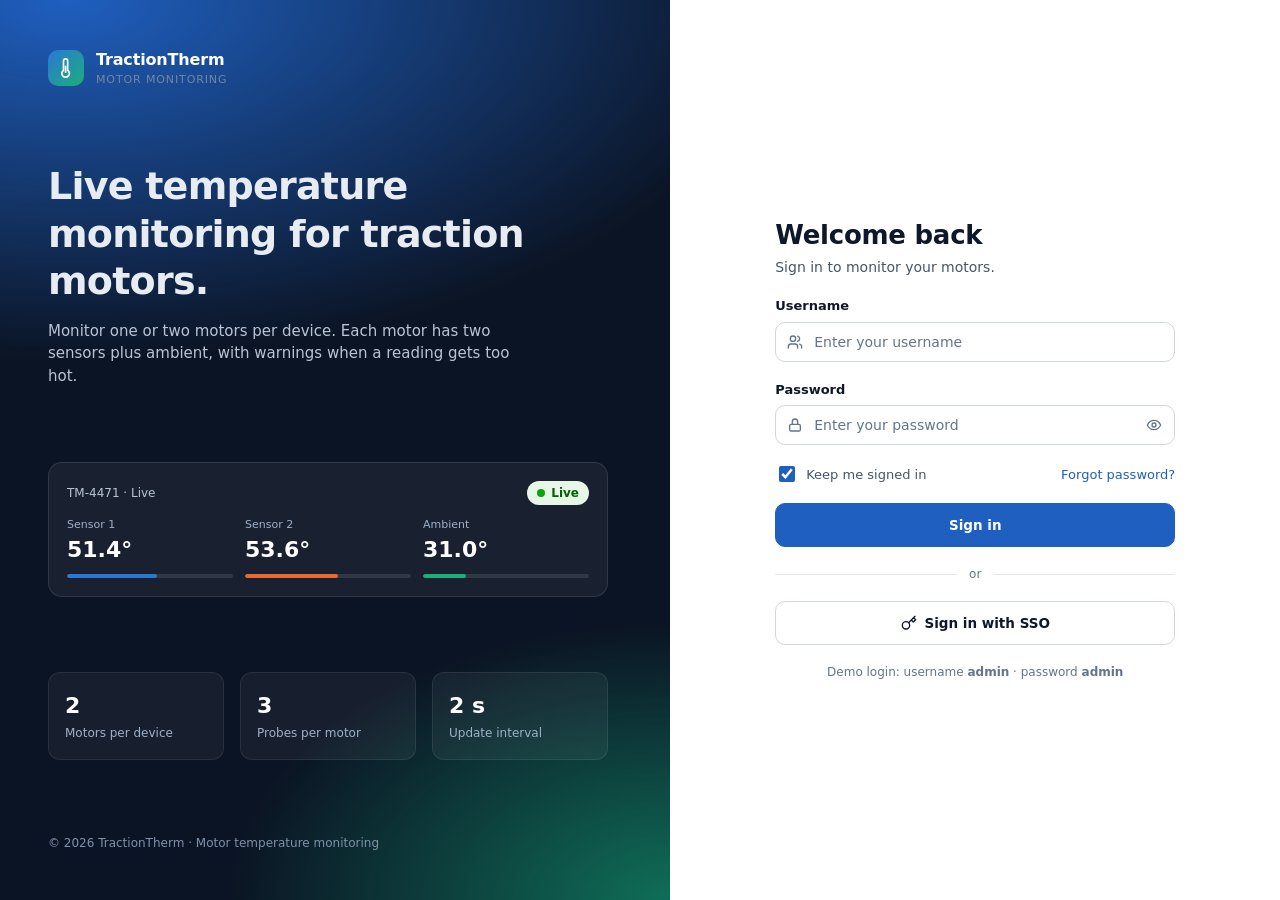
==== commit 1f128305: "dashboard page modified" ====
--- a/index.html
+++ b/index.html
@@ -17,24 +17,24 @@
       </div>
 
       <div>
-        <h2>Bearing temperature monitoring for traction motor bench runs in the loco shed.</h2>
-        <p class="lead">Run two motors per test bench at once. DE and NDE bearing probes are judged against shed ambient, with a 10-minute log sheet for the job card.</p>
+        <h2>Live temperature monitoring for traction motors.</h2>
+        <p class="lead">Monitor one or two motors per device. Each motor has two sensors plus ambient, with warnings when a reading gets too hot.</p>
       </div>
 
       <div class="auth-preview">
-        <div class="hd"><span>TM-4471 · Bench run</span><span class="badge ok"><span class="pulse"></span>Live</span></div>
-        <div class="pv"><span>DE bearing</span><b data-base="51.4">51.4°</b><i style="--w:54%;--c:#2a78d6"></i></div>
-        <div class="pv"><span>NDE bearing</span><b data-base="53.6">53.6°</b><i style="--w:56%;--c:#eb6834"></i></div>
+        <div class="hd"><span>TM-4471 · Live</span><span class="badge ok"><span class="pulse"></span>Live</span></div>
+        <div class="pv"><span>Sensor 1</span><b data-base="51.4">51.4°</b><i style="--w:54%;--c:#2a78d6"></i></div>
+        <div class="pv"><span>Sensor 2</span><b data-base="53.6">53.6°</b><i style="--w:56%;--c:#eb6834"></i></div>
         <div class="pv"><span>Ambient</span><b data-base="31.0">31.0°</b><i style="--w:26%;--c:#1baf7a"></i></div>
       </div>
 
       <div class="auth-stats">
         <div><b>2</b><span>Motors per device</span></div>
         <div><b>3</b><span>Probes per motor</span></div>
-        <div><b>10 min</b><span>Log sheet interval</span></div>
+        <div><b>2 s</b><span>Update interval</span></div>
       </div>
 
-      <div class="auth-foot">© 2026 TractionTherm · Rolling stock test systems</div>
+      <div class="auth-foot">© 2026 TractionTherm · Motor temperature monitoring</div>
     </section>
 
     <!-- Sign-in form -->
@@ -47,7 +47,7 @@
 
         <div>
           <h1>Welcome back</h1>
-          <p class="lead">Sign in to monitor traction motor bench runs.</p>
+          <p class="lead">Sign in to monitor your motors.</p>
         </div>
 
         <div class="form-error" id="loginError" role="alert"></div>
--- a/assets/css/style.css
+++ b/assets/css/style.css
@@ -129,16 +129,14 @@
 a { color: var(--primary); text-decoration: none; }
 a:hover { text-decoration: underline; }
 img, svg { display: block; max-width: 100%; }
-svg[aria-hidden="true"] { width: 1.15em; height: 1.15em; flex: none; } /* icon fallback size */
-.sensor-card h3 svg { width: 16px; height: 16px; color: var(--primary); }
-.rule-table th, .rule-table td { padding: 10px 14px; font-size: 12.5px; }
+svg[aria-hidden="true"] { width: 1.15em; height: 1.15em; flex: none; }
+
 button, input, select, textarea { font: inherit; color: inherit; }
 :focus-visible { outline: 2px solid var(--primary); outline-offset: 2px; border-radius: 4px; }
-.sr-only { position: absolute; width: 1px; height: 1px; overflow: hidden; clip: rect(0 0 0 0); white-space: nowrap; }
+
 .mono { font-family: var(--mono); font-size: .92em; }
 .num { font-variant-numeric: tabular-nums; }
 .muted { color: var(--muted); }
-.text-2 { color: var(--text-2); }
 
 /* ---------- App shell ---------- */
 .app { min-height: 100vh; display: flex; }
@@ -296,14 +294,10 @@
 
 /* ---------- Grids ---------- */
 .grid { display: grid; gap: 20px; }
-.grid-kpi { grid-template-columns: repeat(4, minmax(0, 1fr)); }
-.grid-2 { grid-template-columns: repeat(2, minmax(0, 1fr)); }
-.grid-3 { grid-template-columns: repeat(3, minmax(0, 1fr)); }
-.grid-main { grid-template-columns: minmax(0, 1fr) 360px; align-items: start; }
-.grid-auto { grid-template-columns: repeat(auto-fill, minmax(min(100%, 340px), 1fr)); }
+
 .grid-devices { grid-template-columns: repeat(auto-fill, minmax(min(100%, 540px), 1fr)); }
 .grid-device-cards { grid-template-columns: repeat(auto-fill, minmax(min(100%, 360px), 1fr)); }
-.grid-sensors { grid-template-columns: repeat(2, minmax(0, 1fr)); }
+
 .section-title { display: flex; align-items: baseline; justify-content: space-between; gap: 12px; margin-bottom: 12px; flex-wrap: wrap; }
 .section-title h3 { font-size: 16px; }
 .section-title span { font-size: 12px; color: var(--muted); }
@@ -315,36 +309,6 @@
 .slot-list li b { display: block; font-size: 13px; }
 .slot-list li span:not(.badge):not(.device-ico) { font-size: 12px; color: var(--muted); }
 .slot-list .device-ico svg { width: 16px; height: 16px; }
-
-.alert-list.scroll { max-height: 420px; overflow-y: auto; }
-
-/* measurement setup diagram */
-.setup { display: grid; gap: 10px; font-size: 13px; }
-.setup-node { display: flex; align-items: center; gap: 10px; padding: 10px 12px; border-radius: var(--radius-sm); border: 1px solid var(--border); background: var(--surface-2); }
-.setup-node svg { width: 18px; height: 18px; color: var(--primary); flex: none; }
-.setup-node small { display: block; color: var(--muted); font-size: 12px; }
-.setup-indent { margin-left: 18px; padding-left: 14px; border-left: 2px solid var(--border); display: grid; gap: 10px; }
-.probe-chips { display: flex; gap: 6px; flex-wrap: wrap; margin-top: 6px; }
-.probe-chips span { display: inline-flex; align-items: center; gap: 6px; font-size: 11px; font-weight: 600; padding: 2px 8px; border-radius: 999px; background: var(--surface); border: 1px solid var(--border); color: var(--text-2); }
-.probe-chips i { width: 8px; height: 8px; border-radius: 2px; }
-.stack { display: flex; flex-direction: column; gap: 20px; min-width: 0; }
-
-/* ---------- KPI / stat tiles ---------- */
-.kpi { padding: 18px 20px; display: flex; gap: 16px; align-items: flex-start; }
-.kpi-icon {
-  width: 44px; height: 44px; flex: none;
-  border-radius: 12px;
-  display: grid; place-items: center;
-  background: var(--primary-soft); color: var(--primary);
-}
-.kpi-icon svg { width: 22px; height: 22px; }
-.kpi-icon.ok { background: var(--ok-bg); color: var(--ok-text); }
-.kpi-icon.warn { background: var(--warn-bg); color: var(--warn-text); }
-.kpi-icon.crit { background: var(--crit-bg); color: var(--crit-text); }
-.kpi-label { font-size: 12px; color: var(--muted); font-weight: 500; text-transform: uppercase; letter-spacing: .05em; }
-.kpi-value { font-size: 28px; font-weight: 700; letter-spacing: -.02em; line-height: 1.15; margin-top: 4px; }
-.kpi-value small { font-size: 15px; font-weight: 500; color: var(--muted); margin-left: 2px; }
-.kpi-meta { font-size: 12px; color: var(--text-2); margin-top: 4px; }
 
 /* ---------- Badges / status ---------- */
 .badge {
@@ -360,7 +324,6 @@
 .badge.warn { background: var(--warn-bg); color: var(--warn-text); }
 .badge.crit { background: var(--crit-bg); color: var(--crit-text); }
 .badge.off { background: var(--off-bg); color: var(--off-text); }
-.badge.info { background: var(--primary-soft); color: var(--primary); }
 
 .pulse {
   width: 8px; height: 8px; border-radius: 50%; flex: none;
@@ -480,9 +443,7 @@
 .table tr:last-child td { border-bottom: 0; }
 .table tbody tr:hover { background: var(--surface-2); }
 .table .num { text-align: right; white-space: nowrap; }
-.cell-user { display: flex; align-items: center; gap: 12px; min-width: 0; }
-.cell-user b { display: block; font-weight: 600; }
-.cell-user span { font-size: 12px; color: var(--muted); }
+
 .row-actions { display: flex; gap: 4px; justify-content: flex-end; flex-wrap: nowrap; }
 
 /* ---------- Device / motor panels ---------- */
@@ -499,7 +460,6 @@
 .device-title .sub { font-size: 12px; color: var(--muted); }
 
 .motor-slots { display: grid; grid-template-columns: repeat(2, minmax(0, 1fr)); gap: 16px; padding: 20px; }
-.motor-slots.single { grid-template-columns: minmax(0, 1fr); }
 
 .motor-panel {
   border: 1px solid var(--border);
@@ -518,14 +478,7 @@
 }
 .motor-panel-head b { font-size: 14px; }
 .motor-panel-head .slot { font-size: 11px; color: var(--muted); text-transform: uppercase; letter-spacing: .06em; display: block; }
-.sensor-row { padding: 10px 14px; }
-.sensor-row + .sensor-row { border-top: 1px dashed var(--border); }
-.sensor-name { font-size: 11px; font-weight: 700; color: var(--muted); text-transform: uppercase; letter-spacing: .06em; margin-bottom: 6px; }
-.probe-mini { display: grid; grid-template-columns: repeat(3, minmax(0, 1fr)); gap: 8px; }
-.probe-mini div { min-width: 0; }
-.probe-mini span { display: block; font-size: 11px; color: var(--muted); white-space: nowrap; overflow: hidden; text-overflow: ellipsis; }
-.probe-mini b { font-size: 17px; font-weight: 700; font-variant-numeric: tabular-nums; }
-.probe-mini b small { font-size: 11px; font-weight: 500; color: var(--muted); }
+
 .t-warn { color: var(--warn-text); }
 .t-crit { color: var(--crit-text); }
 .motor-panel-foot { margin-top: auto; padding: 10px 14px; border-top: 1px solid var(--border); display: flex; justify-content: space-between; align-items: center; font-size: 12px; color: var(--muted); gap: 8px; }
@@ -552,7 +505,7 @@
 .signal i:nth-child(3) { height: 10px; } .signal i:nth-child(4) { height: 14px; }
 .signal i.on { background: var(--ok); }
 
-/* ---------- Readings: large digital values, as read on the shed floor ---------- */
+/* ---------- Readings: large digital values ---------- */
 .readings { display: grid; grid-template-columns: repeat(3, minmax(0, 1fr)); }
 .reading { padding: 14px 14px 12px; min-width: 0; display: flex; flex-direction: column; gap: 2px; }
 .reading + .reading { border-left: 1px solid var(--border); }
@@ -567,7 +520,7 @@
 .readings.lg .r-value { font-size: 48px; }
 .readings.lg .r-value small { font-size: 18px; }
 .readings.lg .r-sub { font-size: 14px; }
-.motor-panel .readings { border-bottom: 1px solid var(--border); background: var(--surface); }
+.motor-panel .readings { grid-template-columns: minmax(0, 1fr); border-bottom: 1px solid var(--border); background: var(--surface); }
 .modal-body .readings { border: 1px solid var(--border); border-radius: var(--radius-sm); overflow: hidden; }
 
 .verdict-pill { display: inline-flex; align-items: center; gap: 6px; padding: 5px 12px; border-radius: 8px; font-size: 13px; font-weight: 800; letter-spacing: .02em; text-transform: uppercase; white-space: nowrap; }
@@ -602,72 +555,14 @@
 .mh-foot b { color: var(--text); }
 .mh-limits { flex: 1 1 320px; color: var(--muted); }
 .mh-actions { display: flex; gap: 8px; }
-.reason-cell { font-size: 13px; max-width: 360px; }
-/* ---------- Alerts list ---------- */
-.alert-list { list-style: none; margin: 0; padding: 0; }
-.alert-item { display: flex; gap: 12px; padding: 14px 20px; border-bottom: 1px solid var(--border); }
-.alert-item:last-child { border-bottom: 0; }
-.alert-ico { width: 32px; height: 32px; flex: none; border-radius: 8px; display: grid; place-items: center; }
-.alert-ico svg { width: 16px; height: 16px; }
-.alert-ico.warn { background: var(--warn-bg); color: var(--warn-text); }
-.alert-ico.crit { background: var(--crit-bg); color: var(--crit-text); }
-.alert-ico.off { background: var(--off-bg); color: var(--off-text); }
-.alert-item b { font-size: 13px; display: block; }
-.alert-item p { font-size: 12px; color: var(--text-2); }
-.alert-item time { font-size: 11px; color: var(--muted); }
-
-/* ---------- Health page ---------- */
-.verdict-card { display: flex; flex-direction: column; overflow: hidden; }
-.verdict {
-  display: flex; align-items: center; gap: 14px;
-  padding: 18px 20px;
-  border-bottom: 1px solid var(--border);
-}
-.verdict-ico { width: 48px; height: 48px; flex: none; border-radius: 50%; display: grid; place-items: center; }
-.verdict-ico svg { width: 24px; height: 24px; }
-.verdict.ok .verdict-ico { background: var(--ok-bg); color: var(--ok-text); }
-.verdict.warn .verdict-ico { background: var(--warn-bg); color: var(--warn-text); }
-.verdict.crit .verdict-ico { background: var(--crit-bg); color: var(--crit-text); }
-.verdict.off .verdict-ico { background: var(--off-bg); color: var(--off-text); }
-.verdict h3 { font-size: 17px; }
-.verdict.ok h3 { color: var(--ok-text); }
-.verdict.warn h3 { color: var(--warn-text); }
-.verdict.crit h3 { color: var(--crit-text); }
-.verdict .sub { font-size: 12px; color: var(--muted); }
-.verdict .score { margin-left: auto; text-align: right; }
-.verdict .score b { font-size: 22px; font-variant-numeric: tabular-nums; display: block; line-height: 1.1; }
-.verdict .score span { font-size: 11px; color: var(--muted); text-transform: uppercase; letter-spacing: .05em; }
-.checks { list-style: none; margin: 0; padding: 8px 0; }
-.checks li { display: flex; align-items: center; gap: 12px; padding: 10px 20px; font-size: 13px; }
-.checks li .ci { width: 22px; height: 22px; flex: none; border-radius: 50%; display: grid; place-items: center; }
-.checks li .ci svg { width: 13px; height: 13px; }
-.checks li.ok .ci { background: var(--ok-bg); color: var(--ok-text); }
-.checks li.warn .ci { background: var(--warn-bg); color: var(--warn-text); }
-.checks li.crit .ci { background: var(--crit-bg); color: var(--crit-text); }
-.checks li .cv { margin-left: auto; font-weight: 600; font-variant-numeric: tabular-nums; white-space: nowrap; }
-.checks li .cl { min-width: 0; }
-.checks li .cl small { display: block; font-size: 11px; color: var(--muted); }
-.advice { margin: 0 20px 20px; padding: 12px 14px; border-radius: var(--radius-sm); font-size: 13px; background: var(--surface-2); border: 1px solid var(--border); color: var(--text-2); }
-.advice b { color: var(--text); }
+
+/* ---------- Summary strip ---------- */
 
 .summary-strip { display: grid; grid-template-columns: repeat(4, minmax(0, 1fr)); }
 .summary-strip > div { padding: 18px 20px; border-right: 1px solid var(--border); }
 .summary-strip > div:last-child { border-right: 0; }
 .summary-strip span { font-size: 12px; color: var(--muted); display: flex; align-items: center; gap: 6px; }
 .summary-strip b { font-size: 26px; display: block; margin-top: 4px; font-variant-numeric: tabular-nums; }
-
-.tabs { display: flex; gap: 4px; border-bottom: 1px solid var(--border); overflow-x: auto; scrollbar-width: none; }
-.tabs button {
-  border: 0; background: none; cursor: pointer;
-  padding: 10px 14px; font-weight: 600; font-size: 13px; color: var(--text-2);
-  border-bottom: 2px solid transparent; margin-bottom: -1px; white-space: nowrap;
-}
-.tabs button[aria-selected="true"] { color: var(--primary); border-bottom-color: var(--primary); }
-.tabs button .n { font-size: 11px; padding: 0 7px; border-radius: 999px; background: var(--surface-3); color: var(--text-2); margin-left: 6px; }
-
-.rule-table td:first-child { font-weight: 600; }
-.perm-table th:not(:first-child), .perm-table td:not(:first-child) { text-align: center; }
-.perm-table .sm { display: none; }
 
 /* ---------- Dialog ---------- */
 dialog.modal {
@@ -712,24 +607,16 @@
 .detail-slots { list-style: none; margin: 0; padding: 0; border: 1px solid var(--border); border-radius: var(--radius-sm); }
 .detail-slots li { display: grid; grid-template-columns: 56px minmax(0, 1fr) auto auto; gap: 12px; align-items: center; padding: 10px 14px; font-size: 13px; }
 .detail-slots li + li { border-top: 1px solid var(--border); }
-.perm-list { list-style: none; margin: 0; padding: 0; display: grid; gap: 6px; font-size: 13px; }
-.perm-list li { display: flex; align-items: center; gap: 8px; }
-.perm-list svg { color: var(--ok-text); }
-.profile-hero { display: flex; align-items: center; gap: 14px; }
-.profile-hero b { display: block; font-size: 16px; margin-bottom: 4px; }
+
 .avatar.lg { width: 52px; height: 52px; font-size: 17px; }
-.view-gauges { padding: 0; border: 1px solid var(--border); border-radius: var(--radius-sm); padding: 14px 8px 10px; background: var(--surface-2); }
-
-.name-line { display: flex; align-items: center; gap: 6px; }
-.you-tag { font-style: normal; font-size: 10px; font-weight: 700; padding: 1px 7px; border-radius: 999px; background: var(--primary-soft); color: var(--primary); }
-.cell-user > div > span { display: block; }
+
 .link-btn { border: 0; background: none; padding: 0; font: inherit; font-weight: 600; color: var(--text); cursor: pointer; text-align: left; }
 .link-btn:hover { color: var(--primary); text-decoration: underline; }
 .slot-link { border: 0; background: none; padding: 0; text-align: left; cursor: pointer; min-width: 0; flex: 1; color: inherit; }
 .slot-link b { display: block; font-size: 13px; }
 .slot-link span { font-size: 12px; color: var(--muted); }
 .slot-link:hover b { color: var(--primary); text-decoration: underline; }
-.hero-actions { display: flex; gap: 8px; margin-top: 10px; flex-wrap: wrap; }
+
 .table tr.is-active { background: var(--primary-soft); }
 .table tr.is-active:hover { background: var(--primary-soft); }
 .empty-state { padding: 40px 20px; text-align: center; display: grid; justify-items: center; gap: 8px; color: var(--text-2); }
@@ -741,31 +628,6 @@
 .input-unit span { position: absolute; right: 12px; top: 50%; transform: translateY(-50%); font-size: 12px; color: var(--muted); pointer-events: none; }
 .switch-row { height: 40px; }
 .card-head .toolbar .input-icon { width: 220px; }
-
-/* ---------- Roles & permissions ---------- */
-.role-card { padding: 18px 20px; display: flex; flex-direction: column; gap: 8px; }
-.role-top { display: flex; align-items: center; justify-content: space-between; gap: 8px; margin-bottom: 4px; }
-.role-card h3 { font-size: 16px; }
-.role-card p { font-size: 13px; color: var(--text-2); flex: 1; }
-.role-meter { display: grid; gap: 4px; font-size: 12px; color: var(--muted); margin: 4px 0 6px; }
-.role-meter .bar { height: 6px; border-radius: 999px; background: var(--surface-3); overflow: hidden; }
-.role-meter .bar span { display: block; height: 100%; border-radius: 999px; background: var(--primary); transition: width .3s; }
-.role-card .btn { align-self: flex-start; }
-.perm-matrix td:first-child { font-weight: 500; }
-.perm-note { display: block; font-size: 11px; font-weight: 400; }
-.perm-check { display: inline-grid; place-items: center; cursor: pointer; position: relative; }
-.perm-check input { position: absolute; opacity: 0; width: 100%; height: 100%; margin: 0; cursor: pointer; }
-.perm-check span { width: 26px; height: 26px; border-radius: 8px; border: 1.5px solid var(--border-strong); background: var(--surface); display: grid; place-items: center; color: transparent; transition: background .15s, border-color .15s, color .15s; }
-.perm-check span svg { width: 15px; height: 15px; }
-.perm-check:hover span { border-color: var(--primary); }
-.perm-check input:checked + span { background: var(--primary); border-color: var(--primary); color: #fff; }
-.perm-check input:focus-visible + span { outline: 2px solid var(--primary); outline-offset: 2px; }
-.perm-check.locked { cursor: not-allowed; }
-.perm-check.locked input { cursor: not-allowed; }
-.perm-check.locked input:checked + span { background: var(--surface-3); border-color: var(--border-strong); color: var(--text-2); }
-.perm-check.locked:hover span { border-color: var(--border-strong); }
-.perm-foot { justify-content: flex-start; font-size: 12px; }
-.perm-foot span { display: inline-flex; align-items: center; gap: 6px; }
 
 /* ---------- Toast ---------- */
 .toast {
@@ -827,22 +689,9 @@
 /* =========================================================
    Responsive
    ========================================================= */
-@media (max-width: 1400px) {
-  .kpi { flex-direction: column; gap: 10px; }
-  .kpi-icon { width: 38px; height: 38px; }
-  .kpi-label { letter-spacing: .03em; }
-}
-
-@media (max-width: 1360px) {
-  .grid-main { grid-template-columns: minmax(0, 1fr) 320px; }
-  .grid-sensors { grid-template-columns: minmax(0, 1fr); }
-}
 
 @media (max-width: 1200px) {
-  .grid-kpi { grid-template-columns: repeat(2, minmax(0, 1fr)); }
-  .grid-main { grid-template-columns: minmax(0, 1fr); }
-  .grid-viz { grid-template-columns: minmax(0, 1fr); }
-  .grid-3 { grid-template-columns: repeat(2, minmax(0, 1fr)); }
+
   .clock { display: none; }
 }
 
@@ -864,10 +713,10 @@
 }
 
 @media (max-width: 860px) {
-  .grid-2 { grid-template-columns: minmax(0, 1fr); }
+
   .user-chip .who { display: none; }
   .user-chip { padding: 3px; }
-  .motor-hero .facts { margin-left: 0; width: 100%; gap: 20px; }
+
 }
 
 /* Phone */
@@ -878,41 +727,24 @@
   .topbar-actions .hide-sm { display: none; }
   .content { padding: 20px 16px; gap: 20px; }
   .grid { gap: 16px; }
-  .grid-3, .grid-auto { grid-template-columns: minmax(0, 1fr); }
-  .kpi { padding: 14px 16px; gap: 10px; flex-direction: column; }
-  .kpi-icon { width: 34px; height: 34px; border-radius: 10px; }
-  .kpi-icon svg { width: 18px; height: 18px; }
-  .kpi-label { font-size: 11px; letter-spacing: .03em; overflow-wrap: anywhere; }
+
   .card-foot { padding: 12px 16px; }
   .device-card .card-foot .btn { flex: 1 1 auto; }
   .device-card .card-foot .btn-ghost { border-color: var(--border-strong); }
-  /* compact permission matrix */
-  .perm-table th, .perm-table td { padding: 10px 6px; font-size: 12px; }
-  .perm-table th:first-child, .perm-table td:first-child { padding-left: 16px; }
-  .perm-table .lg { display: none; }
-  .perm-table .sm { display: inline; }
+
   .detail-list { grid-template-columns: minmax(0, 1fr); }
   .detail-slots li { grid-template-columns: 48px minmax(0, 1fr) auto; }
   .detail-slots li > .num { grid-column: 2 / -1; grid-row: 2; font-size: 12px; color: var(--text-2); }
   .card-head .toolbar, .card-head .toolbar .input-icon { width: 100%; }
   .card-head .toolbar .input-icon { flex: 1 1 160px; }
-  .hide-md { display: none; }
+
   .confirm-actions .btn { width: 100%; }
-  /* filter tabs become a 2×2 button grid */
-  .tabs { display: grid; grid-template-columns: repeat(2, minmax(0, 1fr)); gap: 6px; border-bottom: 0; overflow: visible; }
-  .tabs button { margin: 0; border: 1px solid var(--border); border-radius: 10px; background: var(--surface); display: flex; justify-content: space-between; align-items: center; }
-  .tabs button[aria-selected="true"] { border-color: var(--primary); background: var(--primary-soft); }
-  .kpi-value { font-size: 22px; }
+
   .card-head { padding: 14px 16px; }
   .card-body { padding: 16px; }
   .motor-slots { grid-template-columns: minmax(0, 1fr); padding: 16px; }
   .meta-list { padding: 14px 16px; }
-  .probe { padding: 14px 12px; }
-  .probe-label { font-size: 11px; }
-  .probe-label .sw { display: none; }
-  .probe-value { font-size: 22px; }
-  .probe-value small { font-size: 12px; }
-  .probe-sub { flex-direction: column; gap: 0; font-size: 11px; }
+
   .page-head h2 { font-size: 19px; }
   .page-head .actions { width: 100%; }
   .page-head .actions .btn { flex: 1; }
@@ -932,29 +764,7 @@
   .table.responsive td.lead-cell::before { display: none; }
   .table.responsive td .row-actions { justify-content: flex-end; }
   .summary-strip b { font-size: 22px; }
-  .prop-wrap { padding: 0 16px 16px; }
-  .status-viz { flex-direction: column; align-items: stretch; }
-  svg.donut { margin: 0 auto; }
-  .sp-row, .hm-row { grid-template-columns: 70px minmax(0, 1fr) 44px; gap: 8px; }
-  .hm-row { grid-template-columns: 70px minmax(0, 1fr); }
-  .sp-ticks span:nth-child(even) { display: none; }
-  .hm-cells { gap: 1px; }
-  .hm-cell { height: 22px; border-radius: 2px; }
-  .heat-scale i { width: 70px; }
-  .slot-spark { display: none; }
-  .kpi-spark { display: none; }
-  .gauge-row { padding: 12px 8px 8px; gap: 4px; }
-  .probe-spark { display: none; }
-  .verdict { padding: 16px; }
-  .checks li { padding: 10px 16px; }
-  .advice { margin: 0 16px 16px; }
-}
-
-@media (max-width: 330px) {
-  .grid-kpi { grid-template-columns: minmax(0, 1fr); }
-}
-@media (max-width: 380px) {
-  .probe-mini b { font-size: 15px; }
+
 }
 
 @media (prefers-reduced-motion: reduce) {
@@ -962,7 +772,7 @@
 }
 
 @media print {
-  .sidebar, .topbar, .page-head .actions, .toolbar, .tabs, .toast, .viz-tip { display: none !important; }
+  .sidebar, .topbar, .page-head .actions, .toolbar, .toast, .viz-tip { display: none !important; }
   .main { margin-left: 0; }
   .card { box-shadow: none; break-inside: avoid; }
 }
@@ -991,7 +801,7 @@
   .mh-actions .btn { flex: 1; }
   .alarm-row { grid-template-columns: auto minmax(0, 1fr) auto; row-gap: 2px; padding: 10px 12px; }
   .alarm-reason { grid-column: 2 / -1; white-space: normal; font-size: 12px; }
-  .reason-cell { max-width: none; text-align: right; }
+
 }
 @media (max-width: 360px) {
   .r-value { font-size: 19px; }
@@ -999,7 +809,6 @@
 }
 
 /* motor cards on the dashboard: readings stacked as meter rows (label left, value right) */
-.motor-panel .readings { grid-template-columns: minmax(0, 1fr); }
 .motor-panel .reading { display: grid; grid-template-columns: minmax(0, 1fr) auto; grid-template-areas: "label value" "sub value"; align-items: center; column-gap: 12px; padding: 10px 14px; }
 .motor-panel .reading + .reading { border-left: 0; border-top: 1px solid var(--border); }
 .motor-panel .r-label { grid-area: label; }
@@ -1011,25 +820,12 @@
   .motor-panel .r-value small { font-size: 12px; }
 }
 
-/* log sheet stays a compact table (scrolls sideways on phones, like the paper sheet) */
-.log-table th, .log-table td { white-space: nowrap; }
-.log-table .lead-cell span { display: inline !important; margin-left: 6px; }
-@media (max-width: 640px) {
-  .log-table th, .log-table td { padding: 10px 12px; font-size: 13px; }
-}
-
 /* motor register: keep IDs on one line; drop secondary columns on tablet / phone */
 #motorTable .lead-cell b { white-space: nowrap; }
 .col-alt { display: none; }
 @media (max-width: 1100px) {
   .col-opt { display: none !important; }
   .col-alt { display: inline; }
-}
-/* release table on phones: the reason / action gets the full card width */
-@media (max-width: 640px) {
-  .release-table td.reason-cell { display: block; text-align: left; padding-top: 8px; }
-  .release-table td.reason-cell::before { display: block; margin-bottom: 4px; }
-  .release-table td.reason-cell:empty, .release-table td.reason-cell:not(:has(*)) { display: none; }
 }
 
 /* phone alarm rows: icon · motor · result on the first line, reason underneath */
@@ -1108,19 +904,7 @@
 .v-dot.warn { background: var(--warn-bg); color: var(--warn-text); }
 .v-dot.crit { background: var(--crit-bg); color: var(--crit-text); }
 
-/* result split + mini bars (release status) */
-.prop-wrap { padding: 0 20px 18px; }
-.prop-wrap:empty { display: none; }
-.prop-bar { display: flex; gap: 2px; height: 26px; border-radius: 6px; overflow: hidden; }
-.prop-bar span { display: grid; place-items: center; min-width: 64px; font-size: 12px; font-weight: 700; color: #fff; white-space: nowrap; overflow: hidden; }
-.prop-bar .ok { background: var(--ok); }
-.prop-bar .warn { background: var(--warn); color: #0b0b0b; }
-.prop-bar .crit { background: var(--crit); }
-.rise-cell { min-width: 96px; }
-.mini-bar { position: relative; display: block; height: 6px; margin-top: 6px; border-radius: 3px; background: var(--surface-3); }
-.mini-bar i { position: absolute; left: 0; top: 0; bottom: 0; border-radius: 3px; }
-.mini-bar i.ok { background: var(--ok); } .mini-bar i.warn { background: var(--warn); } .mini-bar i.crit { background: var(--crit); }
-.mini-bar b { position: absolute; top: -3px; bottom: -3px; width: 2px; background: var(--crit); border-radius: 1px; }
+
 
 @media (max-width: 860px) {
   .rb-row { grid-template-columns: 110px minmax(0, 1fr) 76px; gap: 10px; }
@@ -1134,9 +918,7 @@
   .rb-ticks span:nth-child(even) { display: none; }
   .rb-labels span { font-size: 10px; }
   .rb-labels span:not(.fail) { display: none; }
-  .prop-wrap { padding: 0 16px 16px; }
-  .prop-bar span { min-width: 0; font-size: 11px; }
-  .rise-cell .mini-bar { width: 90px; margin-left: auto; }
+
   .panel-trend { padding: 8px 10px; }
 }
 @media print {
@@ -1144,3 +926,99 @@
 }
 
 @media (max-width: 420px) { .hide-xs { display: none; } }
+
+/* =========================================================
+   Condition analysis graphics
+   ========================================================= */
+.grid-pair { grid-template-columns: repeat(2, minmax(0, 1fr)); align-items: start; }
+.grid-pair > [hidden] { display: none; }
+.grid-pair:has(> #cmpCard[hidden]) { grid-template-columns: minmax(0, 1fr); }
+
+/* predicted lines + now marker in line charts */
+.chart .line.predicted { stroke-dasharray: 5 4; opacity: .85; }
+.chart .now-line { stroke: var(--text-2); stroke-width: 1; stroke-dasharray: 2 3; opacity: .7; }
+.chart .now-label { font-size: 11px; font-weight: 600; fill: var(--muted); }
+.legend i.pred { height: 0; border-top: 2px dashed var(--text-2); background: none; }
+
+/* progress ring */
+svg.ring { display: block; flex: none; }
+.ring-track { fill: none; stroke: var(--surface-3); stroke-width: 7; }
+.ring-arc { fill: none; stroke-width: 7; stroke-linecap: round; transition: stroke-dasharray .6s ease; }
+.ring-val { font-size: 17px; font-weight: 700; fill: var(--text); font-variant-numeric: tabular-nums; }
+.ring-sub { font-size: 10px; fill: var(--muted); text-transform: uppercase; letter-spacing: .04em; }
+svg.ring[width="58"] .ring-val { font-size: 13px; }
+svg.ring[width="58"] .ring-sub { display: none; }
+svg.ring[width="58"] .ring-track, svg.ring[width="58"] .ring-arc { stroke-width: 6; }
+
+/* bars with predicted-final outline (dashboard + condition card) */
+.rb-lane { position: relative; display: block; height: 10px; }
+.rb-lane .rb-bar { position: relative; height: 10px; }
+.rb-ghost { position: absolute; left: 0; top: 0; bottom: 0; border: 1.5px dashed; border-left: 0; border-radius: 0 4px 4px 0; opacity: .75; }
+
+/* dashboard motor card: heating row */
+.panel-heat { display: flex; align-items: center; gap: 12px; padding: 10px 14px; }
+.ph-text { flex: 1; min-width: 0; display: grid; line-height: 1.35; }
+.ph-text span { font-size: 12px; color: var(--text-2); }
+.ph-text b { font-size: 14px; }
+.ph-text small { font-size: 11px; color: var(--muted); }
+.panel-heat a { align-self: flex-end; font-size: 13px; white-space: nowrap; }
+
+/* dashboard summary: condition split bar under the tiles */
+.summary-strip .cond-split { grid-column: 1 / -1; display: flex; gap: 2px; height: 8px; padding: 0; margin: 0 20px 16px; border: 0; border-radius: 4px; overflow: hidden; }
+.cond-split span { display: block; height: 100%; }
+.cond-split .ok { background: var(--ok); } .cond-split .warn { background: var(--warn); } .cond-split .crit { background: var(--crit); }
+
+/* condition card (motors page) */
+.cond-grid { display: grid; grid-template-columns: minmax(0, 1.05fr) minmax(0, .95fr) minmax(0, 1.1fr); }
+.cond-block { padding: 18px 20px; min-width: 0; }
+.cond-block + .cond-block { border-left: 1px solid var(--border); }
+.cond-title { font-size: 12px; font-weight: 700; text-transform: uppercase; letter-spacing: .05em; color: var(--text-2); margin-bottom: 10px; }
+.cond-title small { text-transform: none; letter-spacing: 0; font-weight: 500; color: var(--muted); margin-left: 4px; }
+.cond-rings { display: flex; gap: 18px; justify-content: center; }
+.fb-row { display: grid; grid-template-columns: 72px minmax(0, 1fr) auto; gap: 10px; align-items: center; padding: 5px 0; }
+.fb-label { display: flex; align-items: center; gap: 6px; font-size: 12px; color: var(--text-2); white-space: nowrap; }
+.fb-label i { width: 10px; height: 3px; border-radius: 2px; }
+.fb-track { position: relative; height: 12px; }
+.fb-track .rb-bar { position: absolute; left: 0; top: 1px; height: 10px; }
+.fb-track .rb-ghost { top: 1px; bottom: 1px; }
+.fb-val { font-size: 12px; color: var(--text-2); white-space: nowrap; }
+.fb-val b { color: var(--text); }
+.cond-facts { margin: 0; display: grid; gap: 2px; }
+.cond-facts div { display: flex; justify-content: space-between; gap: 12px; padding: 8px 0; border-bottom: 1px dashed var(--border); font-size: 13px; }
+.cond-facts div:last-child { border-bottom: 0; }
+.cond-facts dt { color: var(--text-2); }
+.cond-facts dt small, .cond-facts dd small { color: var(--muted); font-size: 11px; }
+.cond-facts dd { margin: 0; font-weight: 700; text-align: right; font-variant-numeric: tabular-nums; }
+.cond-checks { list-style: none; margin: 0; padding: 0; display: grid; gap: 2px; }
+.cond-checks li { display: grid; grid-template-columns: auto minmax(0, 1fr) auto; gap: 10px; align-items: center; padding: 6px 0; font-size: 13px; }
+.cc-name small { display: block; font-size: 11px; color: var(--muted); }
+.cond-checks b { font-size: 13px; white-space: nowrap; }
+.cond-checks li.warn b { color: var(--warn-text); } .cond-checks li.crit b { color: var(--crit-text); }
+
+/* equilibrium gradient columns */
+.gc-plot { position: relative; height: 180px; border-bottom: 1px solid var(--axis); background: repeating-linear-gradient(to bottom, transparent 0 35px, var(--grid) 35px 36px); }
+.gc-col { position: absolute; bottom: 0; background: var(--series-1); border-radius: 4px 4px 0 0; min-height: 2px; }
+.gc-col.ok { background: var(--ok); }
+.gc-col b { position: absolute; top: 4px; left: 0; right: 0; text-align: center; font-size: 10px; color: #fff; font-weight: 700; }
+.gc-eq { position: absolute; left: 0; right: 0; border-top: 2px dashed var(--ok); z-index: 1; pointer-events: none; }
+.gc-eq em { position: absolute; right: 0; bottom: 3px; font-style: normal; font-size: 11px; font-weight: 600; color: var(--ok-text); background: var(--surface); padding: 0 4px; border-radius: 4px; }
+.gc-x { display: flex; justify-content: space-between; font-size: 11px; color: var(--muted); margin-top: 6px; }
+
+@media (max-width: 1200px) {
+  .cond-grid { grid-template-columns: repeat(2, minmax(0, 1fr)); }
+  .cond-block:nth-child(3) { grid-column: 1 / -1; border-left: 0; border-top: 1px solid var(--border); }
+}
+@media (max-width: 860px) {
+  .grid-pair { grid-template-columns: minmax(0, 1fr); }
+  .cond-grid { grid-template-columns: minmax(0, 1fr); }
+  .cond-block + .cond-block { border-left: 0; border-top: 1px solid var(--border); }
+}
+@media (max-width: 640px) {
+  .cond-block { padding: 16px; }
+  .fb-row { grid-template-columns: 62px minmax(0, 1fr) auto; gap: 8px; }
+  .summary-strip .cond-split { margin: 0 16px 14px; }
+  .gc-plot { height: 150px; }
+  .cond-facts div { font-size: 12px; }
+}
+
+.summary-strip > div:nth-child(4) { border-right: 0; }
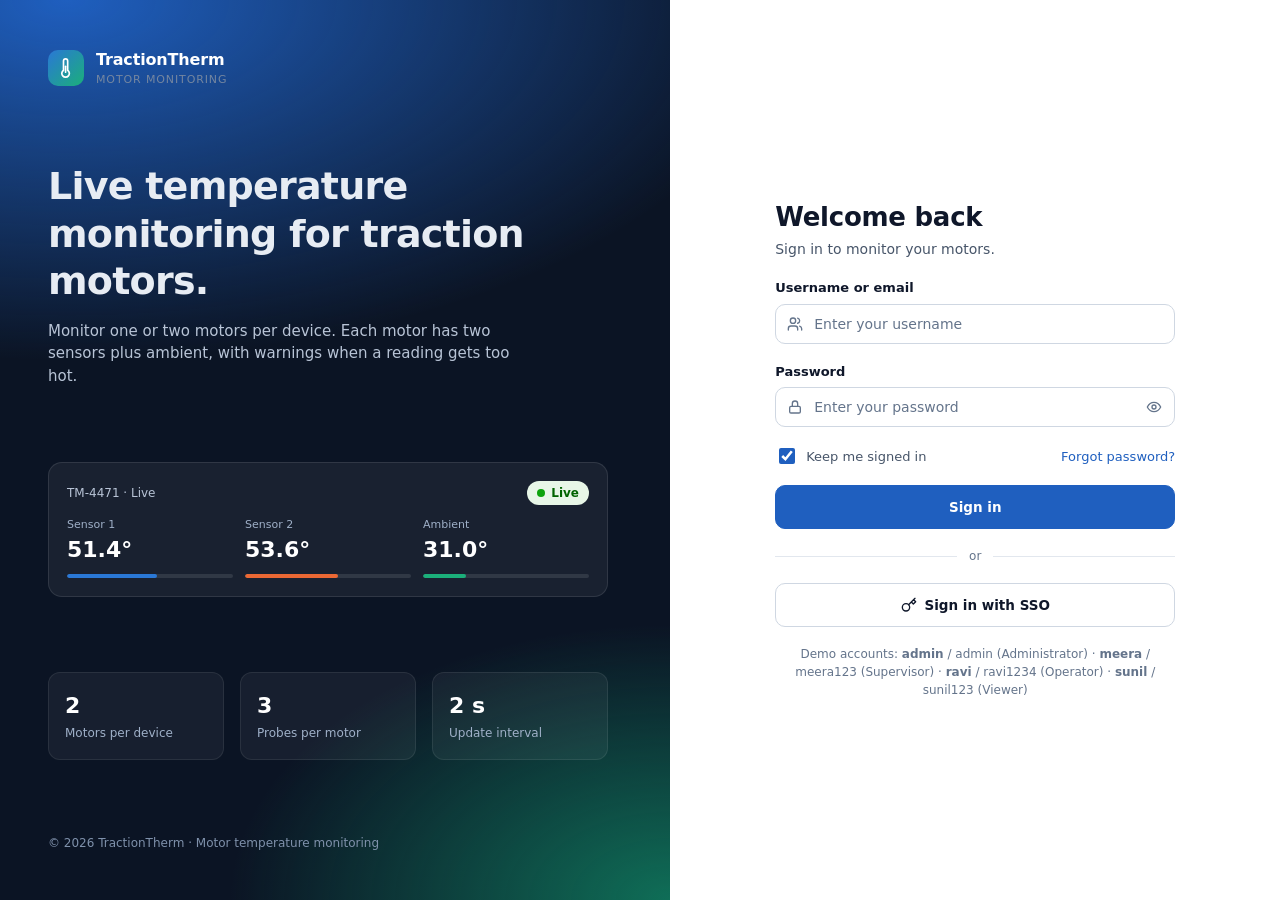
==== commit 2710081a: "User management added" ====
--- a/index.html
+++ b/index.html
@@ -53,7 +53,7 @@
         <div class="form-error" id="loginError" role="alert"></div>
 
         <div class="field">
-          <label for="username">Username</label>
+          <label for="username">Username or email</label>
           <div class="input-icon">
             <i data-icon="users"></i>
             <input class="input" id="username" name="username" type="text" autocomplete="username" placeholder="Enter your username" required>
@@ -79,7 +79,7 @@
         <div class="divider">or</div>
         <button type="button" class="btn btn-block"><i data-icon="key"></i>Sign in with SSO</button>
 
-        <p class="muted" style="font-size:12px;text-align:center">Demo login: username <b>admin</b> · password <b>admin</b></p>
+        <p class="muted" style="font-size:12px;text-align:center">Demo accounts: <b>admin</b> / admin (Administrator) · <b>meera</b> / meera123 (Supervisor) · <b>ravi</b> / ravi1234 (Operator) · <b>sunil</b> / sunil123 (Viewer)</p>
       </form>
     </main>
   </div>
--- a/assets/css/style.css
+++ b/assets/css/style.css
@@ -1022,3 +1022,170 @@
 }
 
 .summary-strip > div:nth-child(4) { border-right: 0; }
+
+/* =========================================================
+   Monitor · Devices table · Motor management · Reports
+   ========================================================= */
+/* monitor: motor widgets are clickable; the one shown below is outlined */
+.motor-panel[data-pick-motor] { cursor: pointer; transition: box-shadow .15s, border-color .15s; }
+.motor-panel[data-pick-motor]:hover { border-color: var(--border-strong); }
+.motor-panel.is-selected { border-color: var(--primary); box-shadow: 0 0 0 2px var(--primary-soft), 0 0 0 1px var(--primary); }
+#detailTitle { scroll-margin-top: 80px; }
+
+/* device + motor tables */
+.cell-dev { display: flex; align-items: center; gap: 10px; min-width: 0; }
+.cell-dev .device-ico { width: 34px; height: 34px; flex: none; }
+.cell-dev b { display: block; }
+.cell-dev span { font-size: 12px; color: var(--muted); }
+.motor-chips { display: flex; flex-wrap: wrap; gap: 6px; align-items: center; }
+.motor-chip { display: inline-flex; align-items: center; gap: 5px; padding: 2px 8px 2px 3px; border: 1px solid var(--border); border-radius: 999px; font-size: 12px; font-weight: 600; font-family: var(--mono); background: var(--surface-2); white-space: nowrap; }
+.motor-chip .v-dot { width: 18px; height: 18px; }
+.motor-chips .link-btn { display: inline-flex; align-items: center; gap: 3px; font-size: 12px; color: var(--primary); }
+.motor-chips .link-btn svg { width: 13px; height: 13px; }
+.chip-count { display: block; font-size: 11px; margin-top: 3px; }
+.last-seen { display: block; font-size: 11px; margin-top: 3px; }
+.device-table td, .motor-table td { vertical-align: middle; }
+.motor-table td .link-btn { color: var(--primary); font-size: 12px; margin-left: 4px; }
+@media (max-width: 1200px) { .row-actions .hide-sm { display: none; } }
+
+/* report filters */
+.report-filters { display: grid; grid-template-columns: repeat(3, minmax(0, 1fr)); gap: 14px 18px; }
+.report-filters .field[hidden] { display: none; }
+.report-card .table-wrap { max-height: 560px; overflow: auto; }
+.report-card thead th { position: sticky; top: 0; z-index: 1; background: var(--surface-2); }
+.report-table td, .report-table th { white-space: nowrap; }
+.print-head { display: none; }
+@media (max-width: 860px) { .report-filters { grid-template-columns: repeat(2, minmax(0, 1fr)); } }
+@media (max-width: 640px) {
+  .report-filters { grid-template-columns: minmax(0, 1fr); }
+  .report-card .table-wrap { max-height: none; }
+  .report-table td { white-space: normal; }
+}
+
+/* printed report: just the title block and the table */
+@media print {
+  body[data-page="reports"] .content > :not(.report-card) { display: none !important; }
+  body[data-page="reports"] .report-card .card-head, body[data-page="reports"] .report-card .card-foot { display: none; }
+  .print-head { display: block; padding: 0 0 10px; }
+  .print-head h2 { font-size: 18px; margin: 0 0 4px; }
+  .print-head p { font-size: 11px; color: #444; margin: 0 0 2px; }
+  .report-card { border: 0; }
+  .report-card .table-wrap { max-height: none; overflow: visible; }
+  .report-table { font-size: 10px; }
+  .report-table th, .report-table td { padding: 4px 6px; white-space: normal; }
+  .report-table thead { display: table-header-group !important; }
+  .report-table tr { display: table-row !important; }
+  .report-table td, .report-table th { display: table-cell !important; text-align: left; }
+  .report-table td::before { display: none !important; }
+  .report-table .verdict-pill { padding: 0; background: none !important; color: #000 !important; font-size: 10px; }
+  .report-table .verdict-pill svg { display: none; }
+  .content { padding: 0; }
+}
+
+/* keep identifiers on one line; on laptops action buttons are icon-only so every action stays visible */
+.cell-dev b, .cell-dev span, .motor-table .lead-cell b, .motor-chip { white-space: nowrap; }
+.device-table td:nth-child(2), .motor-table td:nth-child(3) { white-space: nowrap; }
+@media (max-width: 1500px) { .row-actions .hide-sm { display: none; } }
+@media (max-width: 1400px) { .motor-table .col-opt, .device-table .col-opt { display: none; } }
+@media (max-width: 640px) {
+  .device-table td:nth-child(2), .motor-table td:nth-child(3) { white-space: normal; }
+}
+
+/* =========================================================
+   Access control: controls the signed-in role may not use are hidden
+   ========================================================= */
+.no-perm-motors [data-add-motor], .no-perm-motors [data-edit-motor], .no-perm-motors [data-del-motor],
+.no-perm-devices #addDevice, .no-perm-devices #resetDemo, .no-perm-devices [data-edit], .no-perm-devices [data-del],
+.no-perm-limits [data-edit-limits], .no-perm-reports #repCsv, .no-perm-reports #repPrint,
+.no-perm-users .nav-admin, .no-perm-motors .empty-slot .btn { display: none !important; }
+.no-perm-trigger .trigger { pointer-events: none; opacity: .55; }
+
+/* monitoring on / off switch */
+.trigger { display: inline-flex; align-items: center; gap: 6px; padding: 3px 9px 3px 3px; border: 1px solid var(--border-strong); border-radius: 999px; background: var(--surface); font: inherit; font-size: 12px; font-weight: 700; color: var(--text-2); cursor: pointer; white-space: nowrap; }
+.trigger i { width: 30px; height: 18px; border-radius: 999px; background: var(--surface-3); position: relative; transition: background .15s; flex: none; }
+.trigger i::after { content: ""; position: absolute; top: 2px; left: 2px; width: 14px; height: 14px; border-radius: 50%; background: #fff; box-shadow: 0 1px 2px rgba(0,0,0,.25); transition: transform .15s; }
+.trigger.on { border-color: color-mix(in srgb, var(--ok) 55%, var(--border)); color: var(--ok-text); }
+.trigger.on i { background: var(--ok); }
+.trigger.on i::after { transform: translateX(12px); }
+.trigger:disabled { opacity: .5; cursor: not-allowed; }
+.trigger:focus-visible { outline: 2px solid var(--primary); outline-offset: 2px; }
+.mp-actions { display: flex; align-items: center; gap: 8px; flex-wrap: wrap; justify-content: flex-end; }
+.mh-trigger { display: inline-flex; align-items: center; gap: 8px; font-size: 13px; font-weight: 600; color: var(--text-2); }
+
+/* stopped run */
+.verdict-pill.stop { background: var(--surface-3); color: var(--text-2); }
+.v-dot.stop { background: var(--surface-3); color: var(--text-2); }
+.motor-panel.is-stop .readings .r-value { color: var(--muted); }
+.panel-heat.stopped { color: var(--text-2); }
+.panel-heat.stopped > svg { width: 22px; height: 22px; flex: none; margin: 0 8px; color: var(--muted); }
+
+/* users + roles */
+.role-badge { display: inline-flex; align-items: center; padding: 3px 10px; border-radius: 999px; font-size: 12px; font-weight: 700; white-space: nowrap; }
+.role-administrator { background: color-mix(in srgb, var(--primary) 16%, transparent); color: var(--primary); }
+.role-supervisor { background: color-mix(in srgb, var(--series-2) 18%, transparent); color: color-mix(in srgb, var(--series-2) 75%, var(--text)); }
+.role-operator { background: color-mix(in srgb, var(--series-3) 18%, transparent); color: color-mix(in srgb, var(--series-3) 70%, var(--text)); }
+.role-viewer { background: var(--surface-3); color: var(--text-2); }
+.user-table .avatar { width: 34px; height: 34px; flex: none; }
+.you-tag { display: inline-block; margin-left: 6px; padding: 1px 7px; border-radius: 999px; background: var(--primary-soft); color: var(--primary); font-size: 11px; font-weight: 700; vertical-align: 1px; }
+.role-grid { grid-template-columns: repeat(4, minmax(0, 1fr)); }
+.role-card { padding: 18px; display: flex; flex-direction: column; gap: 10px; }
+.role-card p { font-size: 13px; color: var(--text-2); margin: 0; flex: 1; }
+.role-card .btn { align-self: flex-start; }
+.role-top { display: flex; justify-content: space-between; align-items: center; gap: 8px; font-size: 12px; }
+.role-meter { display: flex; align-items: center; gap: 10px; font-size: 12px; color: var(--text-2); }
+.role-meter .bar { flex: 1; height: 6px; border-radius: 999px; background: var(--surface-3); overflow: hidden; display: block; }
+.role-meter .bar i { display: block; height: 100%; border-radius: 999px; background: var(--primary); }
+.perm-table th.perm-col, .perm-table td.perm-cell { text-align: center; width: 120px; }
+.perm-note { display: block; font-size: 11px; color: var(--muted); }
+.perm-check { display: inline-grid; cursor: pointer; }
+.perm-check input { position: absolute; opacity: 0; pointer-events: none; }
+.perm-check span { width: 24px; height: 24px; border-radius: 7px; border: 1.5px solid var(--border-strong); display: grid; place-items: center; color: transparent; background: var(--surface); transition: background .12s, border-color .12s; }
+.perm-check span svg { width: 15px; height: 15px; }
+.perm-check input:checked + span { background: var(--primary); border-color: var(--primary); color: #fff; }
+.perm-check input:focus-visible + span { outline: 2px solid var(--primary); outline-offset: 2px; }
+.perm-check.locked { cursor: not-allowed; }
+.perm-check.locked input:checked + span { background: var(--surface-3); border-color: var(--border-strong); color: var(--text-2); }
+.perm-list { list-style: none; margin: 0; padding: 0; display: grid; gap: 6px; font-size: 13px; }
+.perm-list li { display: flex; align-items: center; gap: 8px; }
+.perm-list svg { width: 16px; height: 16px; color: var(--ok-text); flex: none; }
+@media (max-width: 1200px) { .role-grid { grid-template-columns: repeat(2, minmax(0, 1fr)); } }
+@media (max-width: 640px) {
+  .role-grid { grid-template-columns: minmax(0, 1fr); }
+  .perm-table th, .perm-table td { padding: 10px 6px; font-size: 12px; }
+  .perm-table th:first-child, .perm-table td:first-child { padding-left: 14px; }
+  .perm-table th.perm-col, .perm-table td.perm-cell { width: auto; }
+  .perm-table th.perm-col { font-size: 10px; writing-mode: horizontal-tb; }
+}
+
+/* page sections never grow past the screen; wide tables scroll inside their card */
+.content > * { min-width: 0; }
+@media (max-width: 640px) {
+  .perm-table th.perm-col { white-space: normal; word-break: break-word; line-height: 1.2; }
+  .perm-table th, .perm-table td { padding-left: 4px; padding-right: 4px; }
+  .mh-actions { flex-wrap: wrap; }
+  .mh-trigger { width: 100%; justify-content: space-between; }
+}
+.user-table .avatar { display: grid; place-items: center; border-radius: 50%; background: var(--primary); color: #fff; font-size: 12px; font-weight: 700; }
+
+/* very wide screens: keep the content centred instead of hugging the left */
+.content { margin-left: auto; margin-right: auto; }
+.motor-panel-head b { white-space: nowrap; }
+
+/* management tables stack into cards on landscape phones and small tablets too */
+@media (max-width: 960px) {
+  .motor-table thead, .device-table thead, .user-table thead { display: none; }
+  .motor-table, .motor-table tbody, .motor-table tr, .motor-table td,
+  .device-table, .device-table tbody, .device-table tr, .device-table td,
+  .user-table, .user-table tbody, .user-table tr, .user-table td { display: block; width: 100%; }
+  .motor-table tr, .device-table tr, .user-table tr { padding: 12px 16px; border-bottom: 1px solid var(--border); }
+  .motor-table tr:last-child, .device-table tr:last-child, .user-table tr:last-child { border-bottom: 0; }
+  .motor-table td, .device-table td, .user-table td { display: flex; justify-content: space-between; align-items: center; gap: 12px; padding: 6px 0; border: 0; text-align: right; white-space: normal; }
+  .motor-table td::before, .device-table td::before, .user-table td::before { content: attr(data-label); font-size: 12px; font-weight: 600; color: var(--muted); text-align: left; flex: none; }
+  .motor-table td.lead-cell, .device-table td.lead-cell, .user-table td.lead-cell { padding-bottom: 10px; justify-content: flex-start; text-align: left; }
+  .motor-table td.lead-cell::before, .device-table td.lead-cell::before, .user-table td.lead-cell::before { display: none; }
+  .motor-table td .row-actions, .device-table td .row-actions, .user-table td .row-actions { justify-content: flex-end; }
+  .motor-table td[colspan], .device-table td[colspan], .user-table td[colspan] { justify-content: center; }
+  .motor-table td[colspan]::before, .device-table td[colspan]::before, .user-table td[colspan]::before { display: none; }
+  .device-table .motor-chips { justify-content: flex-end; }
+  .device-table .chip-count { text-align: right; }
+}
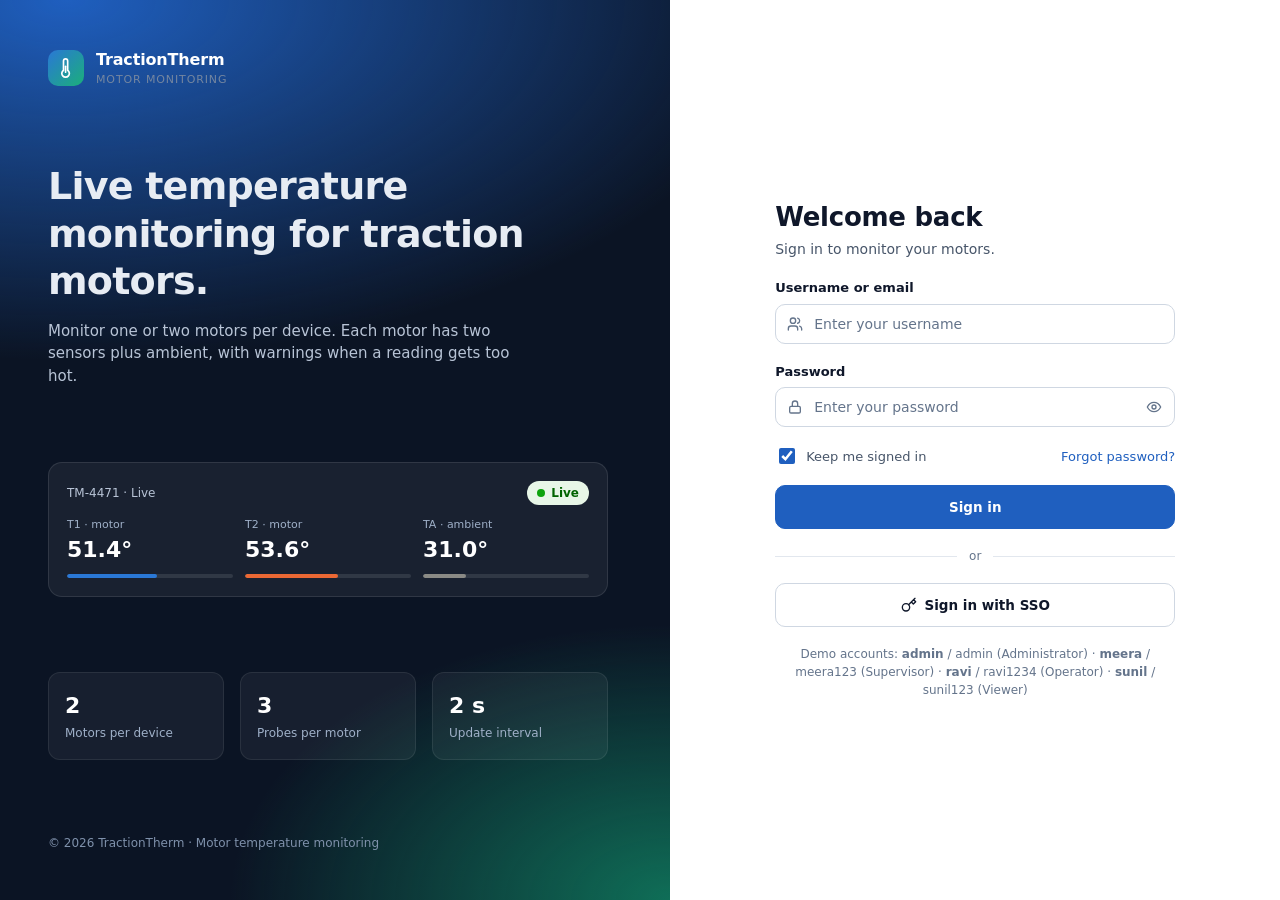
==== commit 394e6af3: "Roles and permissiond added" ====
--- a/index.html
+++ b/index.html
@@ -23,9 +23,9 @@
 
       <div class="auth-preview">
         <div class="hd"><span>TM-4471 · Live</span><span class="badge ok"><span class="pulse"></span>Live</span></div>
-        <div class="pv"><span>Sensor 1</span><b data-base="51.4">51.4°</b><i style="--w:54%;--c:#2a78d6"></i></div>
-        <div class="pv"><span>Sensor 2</span><b data-base="53.6">53.6°</b><i style="--w:56%;--c:#eb6834"></i></div>
-        <div class="pv"><span>Ambient</span><b data-base="31.0">31.0°</b><i style="--w:26%;--c:#1baf7a"></i></div>
+        <div class="pv"><span>T1 · motor</span><b data-base="51.4">51.4°</b><i style="--w:54%;--c:#2a78d6"></i></div>
+        <div class="pv"><span>T2 · motor</span><b data-base="53.6">53.6°</b><i style="--w:56%;--c:#eb6834"></i></div>
+        <div class="pv"><span>TA · ambient</span><b data-base="31.0">31.0°</b><i style="--w:26%;--c:#8a8a85"></i></div>
       </div>
 
       <div class="auth-stats">
--- a/assets/css/style.css
+++ b/assets/css/style.css
@@ -32,10 +32,12 @@
   --crit: #d03b3b;    --crit-text: #a92828; --crit-bg: #fcebeb;
   --off: #94a3b8;     --off-text: #475569;  --off-bg: #eef2f6;
 
-  /* chart series: Probe 1, Probe 2, Ambient */
+  /* chart series: T1, T2, T3, T4 (validated for colour-blind separation), TA ambient = neutral */
   --series-1: #2a78d6;
   --series-2: #eb6834;
   --series-3: #1baf7a;
+  --series-4: #a8388f;
+  --series-amb: #8a8a85;
   --grid: #e1e0d9;
   --axis: #c3c2b7;
   --heat: #d9480f;   /* heatmap ramp end (mixed toward surface) */
@@ -77,6 +79,8 @@
     --series-1: #3987e5;
     --series-2: #d95926;
     --series-3: #199e70;
+    --series-4: #b84a9e;
+    --series-amb: #9a9a94;
     --grid: #2c2c2a;
     --axis: #383835;
     --heat: #ff7a3d;
@@ -106,6 +110,8 @@
   --series-1: #3987e5;
   --series-2: #d95926;
   --series-3: #199e70;
+  --series-4: #b84a9e;
+  --series-amb: #9a9a94;
   --grid: #2c2c2a;
   --axis: #383835;
   --heat: #ff7a3d;
@@ -1189,3 +1195,127 @@
   .device-table .motor-chips { justify-content: flex-end; }
   .device-table .chip-count { text-align: right; }
 }
+
+/* =========================================================
+   Five probes per motor: T1–T4 on the motor + TA ambient
+   ========================================================= */
+.readings { grid-template-columns: repeat(5, minmax(0, 1fr)); }
+.readings.lg .r-value { font-size: 40px; }
+.probe-key { display: inline-block; width: 8px; height: 8px; border-radius: 2px; background: var(--probe); margin-right: 6px; vertical-align: 1px; }
+.reading.amb .probe-key { border-radius: 50%; }
+.modal-body .readings .r-value { font-size: 22px; }
+@media (max-width: 1180px) { .readings.lg .r-value { font-size: 32px; } .readings.lg .reading { padding: 18px 16px 14px; } }
+@media (max-width: 860px) { .readings.lg .r-value { font-size: 28px; } }
+/* phones: T1–T4 in one row, TA below across the full width */
+@media (max-width: 640px) {
+  .readings, .motor-panel .readings { grid-template-columns: repeat(4, minmax(0, 1fr)); }
+  .readings .reading.amb { grid-column: 1 / -1; border-left: 0; border-top: 1px solid var(--border); flex-direction: row; align-items: baseline; justify-content: space-between; }
+  .readings .reading.amb .r-sub { display: none; }
+  .readings.lg .r-value { font-size: 24px; }
+  .modal-body .readings .r-value { font-size: 18px; }
+}
+@media (max-width: 420px) {
+  .readings, .motor-panel .readings { grid-template-columns: repeat(2, minmax(0, 1fr)); }
+  .readings .reading:nth-child(3) { border-left: 0; }
+  .readings .reading:nth-child(n + 3) { border-top: 1px solid var(--border); }
+}
+
+/* device widget: T1–T4 as a 2 × 2 grid, TA as a full-width row */
+.motor-panel .readings { grid-template-columns: repeat(2, minmax(0, 1fr)); }
+.motor-panel .reading { grid-template-columns: minmax(0, 1fr) auto; grid-template-areas: "label sub" "value value"; row-gap: 2px; padding: 8px 12px; }
+.motor-panel .reading + .reading { border-top: 1px solid var(--border); border-left: 0; }
+.motor-panel .reading:nth-child(2) { border-top: 0; }
+.motor-panel .reading:nth-child(2n) { border-left: 1px solid var(--border); }
+.motor-panel .r-sub { text-align: right; font-size: 11px; color: var(--muted); align-self: center; white-space: nowrap; }
+.motor-panel .r-value { text-align: left; font-size: 24px; }
+.motor-panel .reading.amb { grid-column: 1 / -1; grid-template-areas: "label value"; align-items: center; }
+.motor-panel .reading.amb .r-sub { display: none; }
+.motor-panel .reading.amb .r-value { text-align: right; font-size: 20px; }
+@media (max-width: 640px) {
+  .motor-panel .readings { grid-template-columns: repeat(2, minmax(0, 1fr)); }
+  .motor-panel .reading.amb { flex-direction: initial; display: grid; }
+  .motor-panel .r-value { font-size: 21px; }
+}
+@media (max-width: 420px) {
+  .motor-panel .reading { grid-template-areas: "label" "value" "sub"; grid-template-columns: minmax(0, 1fr); padding: 8px 10px; }
+  .motor-panel .r-sub { text-align: left; }
+  .motor-panel .r-value { font-size: 19px; }
+  .motor-panel .reading.amb { grid-template-areas: "label value"; grid-template-columns: minmax(0, 1fr) auto; }
+}
+
+/* condition card: four probe rings */
+.cond-rings { flex-wrap: wrap; gap: 10px; }
+/* dashboard bars: four slimmer lanes per motor */
+.rb-lane, .rb-lane .rb-bar { height: 6px; }
+.rb-track { gap: 2px; }
+
+/* =========================================================
+   Motion
+   ========================================================= */
+.r-value .nv { display: inline-block; }
+.r-value.flash-up .nv { animation: tickUp .9s ease-out; }
+.r-value.flash-down .nv { animation: tickDown .9s ease-out; }
+@keyframes tickUp { 0% { transform: translateY(5px); opacity: .45; } 100% { transform: none; opacity: 1; } }
+@keyframes tickDown { 0% { transform: translateY(-5px); opacity: .45; } 100% { transform: none; opacity: 1; } }
+/* blinks once each time a new sample arrives (the readings are redrawn per sample) */
+.sample-dot { display: inline-block; width: 6px; height: 6px; border-radius: 50%; background: var(--ok); margin-left: 6px; vertical-align: 1px; animation: sample 1.4s ease-out forwards; }
+@keyframes sample { 0% { opacity: 1; transform: scale(1.4); box-shadow: 0 0 0 0 color-mix(in srgb, var(--ok) 55%, transparent); } 60% { box-shadow: 0 0 0 6px transparent; } 100% { opacity: .35; transform: none; } }
+/* on page load: cards rise in, bars grow, rings fill, chart lines draw */
+body.anim-in .content > * { animation: riseIn .5s ease-out both; }
+body.anim-in .content > *:nth-child(2) { animation-delay: .06s; }
+body.anim-in .content > *:nth-child(3) { animation-delay: .12s; }
+body.anim-in .content > *:nth-child(4) { animation-delay: .18s; }
+body.anim-in .content > *:nth-child(n + 5) { animation-delay: .24s; }
+body.anim-in .motor-panel { animation: riseIn .5s ease-out both; }
+body.anim-in .rb-bar, body.anim-in .rb-ghost, body.anim-in .cond-split span { transform-origin: left center; animation: growX .9s cubic-bezier(.2, .8, .2, 1) both .2s; }
+body.anim-in .ring-arc { animation: ringIn 1.1s ease-out both .2s; }
+body.anim-in .chart path.line:not(.predicted) { stroke-dasharray: 1; stroke-dashoffset: 1; animation: drawIn 1.2s ease-out forwards .15s; }
+body.anim-in .chart path.line.predicted { animation: fadeIn .5s ease-out both 1.1s; }
+@keyframes riseIn { from { opacity: 0; transform: translateY(10px); } to { opacity: 1; transform: none; } }
+@keyframes growX { from { transform: scaleX(0); } to { transform: none; } }
+@keyframes ringIn { from { stroke-dasharray: 0 999; } }
+@keyframes drawIn { to { stroke-dashoffset: 0; } }
+@keyframes fadeIn { from { opacity: 0; } to { opacity: 1; } }
+.trigger i, .trigger i::after { transition: background .2s, transform .25s cubic-bezier(.3, 1.4, .5, 1); }
+@media (prefers-reduced-motion: reduce) {
+  *, *::before, *::after { animation: none !important; transition: none !important; }
+}
+
+/* roles CRUD */
+:where(.role-badge) { background: color-mix(in srgb, var(--series-4) 16%, transparent); color: color-mix(in srgb, var(--series-4) 75%, var(--text)); }
+.role-actions { display: flex; align-items: center; gap: 4px; flex-wrap: wrap; }
+.role-actions .btn:first-child { margin-right: auto; }
+.role-sys { margin-left: auto; display: inline-flex; align-items: center; gap: 5px; font-size: 12px; color: var(--muted); }
+.role-sys svg { width: 14px; height: 14px; }
+.role-card .role-actions .btn { align-self: center; }
+.perm-tools { display: flex; gap: 14px; margin-bottom: 8px; font-size: 13px; }
+.perm-rows { display: grid; gap: 8px; }
+.perm-row { align-items: flex-start; }
+.perm-row.locked { color: var(--text-2); }
+.perm-row .perm-note { display: inline; margin-left: 4px; }
+
+/* =========================================================
+   Device queue: motors checked in turns (2 at a time)
+   ========================================================= */
+.verdict-pill.wait, .v-dot.wait { background: transparent; color: var(--text-2); box-shadow: inset 0 0 0 1.5px var(--border-strong); }
+.motor-chip.idle { opacity: .7; border-style: dashed; }
+.dev-queue { border-top: 1px solid var(--border); padding: 14px 20px 18px; }
+.dq-head { display: flex; justify-content: space-between; align-items: baseline; gap: 6px 12px; flex-wrap: wrap; margin-bottom: 8px; font-size: 13px; }
+.dq-head span { color: var(--muted); font-size: 12px; }
+.dev-queue ul { list-style: none; margin: 0; padding: 0; display: grid; gap: 6px; }
+.dq-row { display: grid; grid-template-columns: minmax(110px, 1fr) minmax(0, 2fr) auto; align-items: center; gap: 12px; padding: 8px 12px; border: 1px solid var(--border); border-radius: var(--radius-sm); background: var(--surface-2); cursor: pointer; transition: border-color .15s, background .15s; }
+.dq-row:hover { border-color: var(--border-strong); }
+.dq-row.is-selected { border-color: var(--primary); background: var(--primary-soft); }
+.dq-id { min-width: 0; line-height: 1.25; }
+.dq-id b { display: block; font-family: var(--mono); font-size: 13px; }
+.dq-id span { display: block; font-size: 11px; color: var(--muted); white-space: nowrap; overflow: hidden; text-overflow: ellipsis; }
+.dq-state { display: flex; align-items: center; gap: 4px 10px; flex-wrap: wrap; min-width: 0; }
+.dq-state small { font-size: 12px; color: var(--text-2); }
+.dq-res.ok { color: var(--ok-text); } .dq-res.warn { color: var(--warn-text); } .dq-res.crit { color: var(--crit-text); }
+@media (max-width: 640px) {
+  .dev-queue { padding: 12px 16px 16px; }
+  .dq-row { grid-template-columns: minmax(0, 1fr) auto; }
+  .dq-state { grid-column: 1 / -1; grid-row: 2; }
+}
+body.anim-in .dq-row { animation: riseIn .45s ease-out both .15s; }
+.cond-rings { display: grid; grid-template-columns: repeat(2, auto); justify-content: center; gap: 10px 18px; }
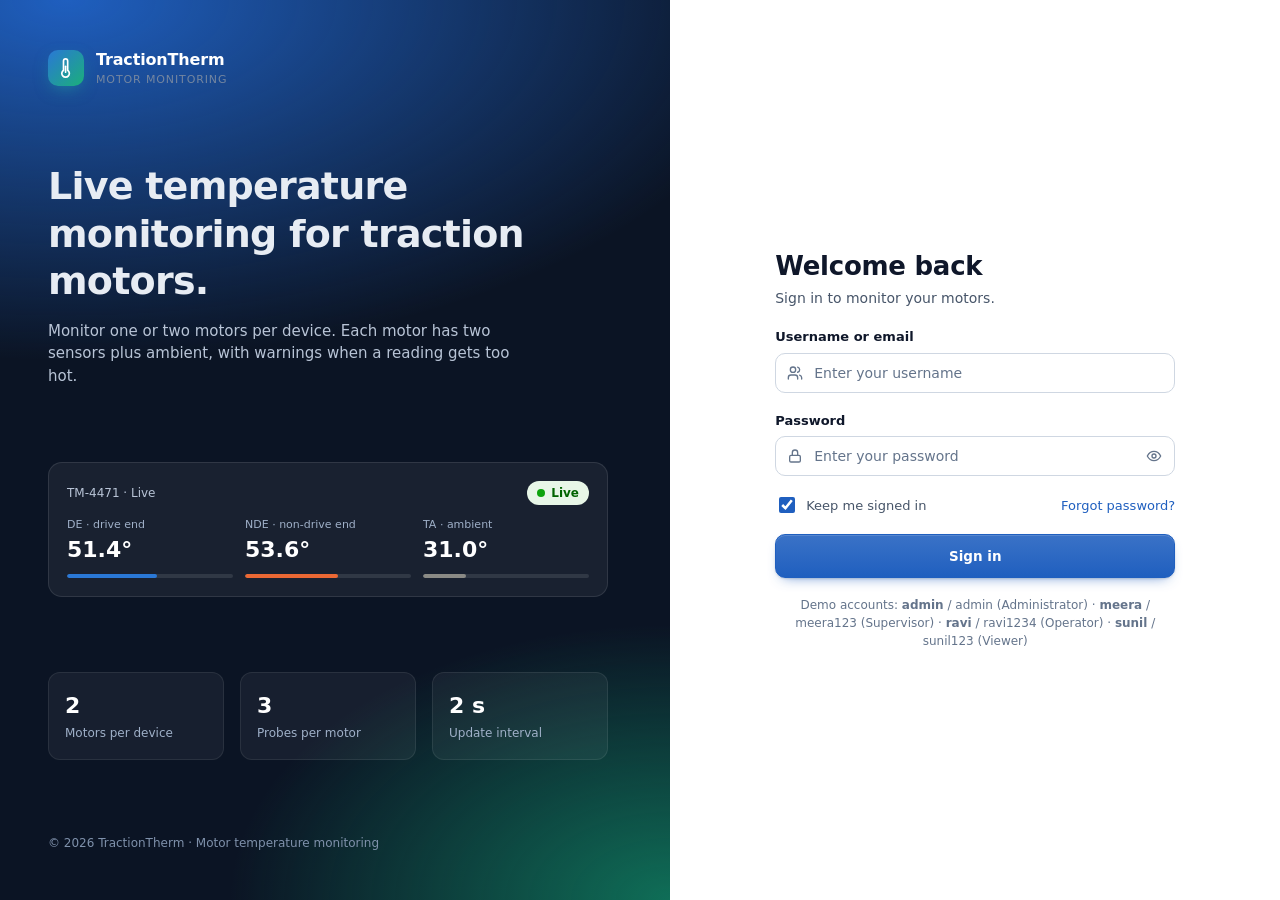
==== commit 3bf29962: "Condition type filters added" ====
--- a/index.html
+++ b/index.html
@@ -23,8 +23,8 @@
 
       <div class="auth-preview">
         <div class="hd"><span>TM-4471 · Live</span><span class="badge ok"><span class="pulse"></span>Live</span></div>
-        <div class="pv"><span>T1 · motor</span><b data-base="51.4">51.4°</b><i style="--w:54%;--c:#2a78d6"></i></div>
-        <div class="pv"><span>T2 · motor</span><b data-base="53.6">53.6°</b><i style="--w:56%;--c:#eb6834"></i></div>
+        <div class="pv"><span>DE · drive end</span><b data-base="51.4">51.4°</b><i style="--w:54%;--c:#2a78d6"></i></div>
+        <div class="pv"><span>NDE · non-drive end</span><b data-base="53.6">53.6°</b><i style="--w:56%;--c:#eb6834"></i></div>
         <div class="pv"><span>TA · ambient</span><b data-base="31.0">31.0°</b><i style="--w:26%;--c:#8a8a85"></i></div>
       </div>
 
@@ -76,8 +76,6 @@
 
         <button type="submit" class="btn btn-primary btn-block">Sign in</button>
 
-        <div class="divider">or</div>
-        <button type="button" class="btn btn-block"><i data-icon="key"></i>Sign in with SSO</button>
 
         <p class="muted" style="font-size:12px;text-align:center">Demo accounts: <b>admin</b> / admin (Administrator) · <b>meera</b> / meera123 (Supervisor) · <b>ravi</b> / ravi1234 (Operator) · <b>sunil</b> / sunil123 (Viewer)</p>
       </form>
--- a/assets/css/style.css
+++ b/assets/css/style.css
@@ -367,6 +367,10 @@
 .btn svg { width: 16px; height: 16px; }
 .btn-primary { background: var(--primary); border-color: var(--primary); color: var(--primary-ink); }
 .btn-primary:hover { background: var(--primary-hover); border-color: var(--primary-hover); }
+/* draws the eye to a button after arriving from a link (e.g. a motor's report) */
+.btn.is-flash { animation: btnFlash 0.8s ease-out 3; }
+@keyframes btnFlash { 0% { box-shadow: 0 0 0 0 color-mix(in srgb, var(--primary) 60%, transparent); } 100% { box-shadow: 0 0 0 10px transparent; } }
+@media (prefers-reduced-motion: reduce) { .btn.is-flash { animation: none; outline: 2px solid var(--primary); outline-offset: 2px; } }
 .btn-danger { color: var(--crit-text); }
 .btn-danger:hover { background: var(--crit-bg); border-color: var(--crit); }
 .btn-ghost { border-color: transparent; background: transparent; color: var(--text-2); }
@@ -396,6 +400,13 @@
 .input:focus, .select:focus { outline: none; border-color: var(--primary); box-shadow: 0 0 0 3px var(--primary-soft); }
 .input::placeholder { color: var(--muted); }
 .input-icon { position: relative; }
+/* "Search in" picker joined to the search box */
+.search-scope { display: flex; }
+.search-scope .select { width: auto; flex: none; min-width: 150px; border-top-right-radius: 0; border-bottom-right-radius: 0; background-color: var(--surface-2); }
+.search-scope .input-icon { flex: 1; min-width: 0; margin-left: -1px; }
+.search-scope .input { border-top-left-radius: 0; border-bottom-left-radius: 0; }
+.search-scope .select:focus, .search-scope .input:focus { position: relative; z-index: 1; }
+@media (max-width: 480px) { .search-scope .select { min-width: 0; max-width: 42%; } }
 .input-icon > svg { position: absolute; left: 12px; top: 50%; transform: translateY(-50%); width: 16px; height: 16px; color: var(--muted); pointer-events: none; }
 .input-icon .input { padding-left: 38px; }
 .input-icon .trail {
@@ -569,6 +580,8 @@
 .summary-strip > div:last-child { border-right: 0; }
 .summary-strip span { font-size: 12px; color: var(--muted); display: flex; align-items: center; gap: 6px; }
 .summary-strip b { font-size: 26px; display: block; margin-top: 4px; font-variant-numeric: tabular-nums; }
+.summary-strip b small { font-size: 13px; font-weight: 500; color: var(--muted); line-height: 1.35; display: inline-block; }
+.cell-stack { min-width: 0; }
 
 /* ---------- Dialog ---------- */
 dialog.modal {
@@ -756,7 +769,10 @@
   .page-head .actions .btn { flex: 1; }
   .form-grid { grid-template-columns: minmax(0, 1fr); }
   .modal-head, .modal-body, .modal-foot { padding-left: 16px; padding-right: 16px; }
+  .modal-foot { flex-wrap: wrap; }
   .modal-foot .btn { flex: 1; }
+  /* a secondary action (Reset defaults, Register new motor) gets its own row below the main buttons */
+  .modal-foot .btn-ghost { flex: 1 0 100%; order: 2; margin-right: 0 !important; }
   .toast { left: 16px; right: 16px; }
 
   /* tables become stacked cards */
@@ -1057,6 +1073,46 @@
 /* report filters */
 .report-filters { display: grid; grid-template-columns: repeat(3, minmax(0, 1fr)); gap: 14px 18px; }
 .report-filters .field[hidden] { display: none; }
+.report-filters .field.span-all { grid-column: 1 / -1; }
+/* custom rules: quick rules from the alarm limits + [icon] [what] [comparison] [value + unit] [×] */
+.rules { padding-top: 16px; border-top: 1px solid var(--border); gap: 12px; }
+.rules-head { display: flex; justify-content: space-between; align-items: flex-end; gap: 12px; flex-wrap: wrap; }
+.rules-head .hint { display: block; margin-top: 2px; }
+.rule-chips { display: flex; flex-wrap: wrap; gap: 8px; align-items: center; }
+.rule-chips-label { display: inline-flex; align-items: center; gap: 5px; font-size: 12px; font-weight: 600; color: var(--muted); margin-right: 2px; }
+.rule-chips-label svg { width: 14px; height: 14px; color: var(--warn); }
+.rule-chip { display: inline-flex; align-items: center; gap: 6px; height: 32px; padding: 0 12px 0 10px; border-radius: 999px; border: 1px dashed var(--border-strong); background: var(--surface); color: var(--text-2); font-size: 12.5px; font-weight: 600; cursor: pointer; transition: background .15s, border-color .15s, color .15s; }
+.rule-chip svg { width: 14px; height: 14px; }
+.rule-chip small { font-size: 10.5px; font-weight: 700; text-transform: uppercase; letter-spacing: .04em; padding: 1px 6px; border-radius: 999px; background: var(--surface-3); color: var(--muted); }
+.rule-chip.tag-warn small { background: var(--warn-bg); color: var(--warn-text); }
+.rule-chip.tag-crit small { background: var(--crit-bg); color: var(--crit-text); }
+.rule-chip:hover { border-color: var(--primary); color: var(--primary); }
+.rule-chip.on { border-style: solid; border-color: var(--primary); background: var(--primary-soft); color: var(--primary); }
+.rule-rows { display: flex; flex-direction: column; gap: 8px; }
+.rule-empty { margin: 0; padding: 14px 16px; border: 1px dashed var(--border-strong); border-radius: var(--radius-sm); background: var(--surface-2); color: var(--muted); font-size: 13px; }
+.rule-row { display: grid; grid-template-columns: 40px minmax(0, 1.3fr) minmax(0, .9fr) minmax(0, 1.3fr) 40px; gap: 8px; align-items: center; padding: 8px; border: 1px solid var(--border); border-radius: var(--radius); background: var(--surface-2); }
+.rule-ico { width: 40px; height: 40px; display: grid; place-items: center; border-radius: 10px; }
+.rule-ico svg { width: 18px; height: 18px; }
+.rule-temp { background: color-mix(in srgb, var(--series-2) 14%, transparent); color: var(--series-2); }
+.rule-status { background: var(--ok-bg); color: var(--ok-text); }
+.rule-motor { background: var(--primary-soft); color: var(--primary); }
+.rule-row .btn { width: 40px; height: 40px; padding: 0; justify-content: center; }
+.rule-between { display: grid; grid-template-columns: minmax(0, 1fr) auto minmax(0, 1fr); gap: 6px; align-items: center; }
+.rule-between > span { font-size: 12px; color: var(--muted); }
+.rule-row.is-na { opacity: .6; }
+.rule-na { grid-column: 2 / -1; margin: 0; font-size: 12px; color: var(--muted); }
+.rule-actions { display: flex; gap: 8px; flex-wrap: wrap; }
+@media (max-width: 640px) {
+  .rules-head .segmented { width: 100%; }
+  .rules-head .segmented label { flex: 1; text-align: center; }
+  .rule-row { grid-template-columns: 40px minmax(0, 1fr) 40px; }
+  .rule-row .rule-op, .rule-row .rule-val, .rule-na { grid-column: 2 / 3; }
+  .rule-row .btn { grid-row: 1; grid-column: 3; }
+  /* quick rules: one swipeable row instead of a tall stack */
+  .rule-chips { flex-wrap: nowrap; overflow-x: auto; margin: 0 -16px; padding: 2px 16px 6px; scrollbar-width: none; -webkit-mask-image: linear-gradient(90deg, #000 85%, transparent); mask-image: linear-gradient(90deg, #000 85%, transparent); }
+  .rule-chips::-webkit-scrollbar { display: none; }
+  .rule-chip, .rule-chips-label { flex: none; }
+}
 .report-card .table-wrap { max-height: 560px; overflow: auto; }
 .report-card thead th { position: sticky; top: 0; z-index: 1; background: var(--surface-2); }
 .report-table td, .report-table th { white-space: nowrap; }
@@ -1160,13 +1216,14 @@
   .perm-table th, .perm-table td { padding: 10px 6px; font-size: 12px; }
   .perm-table th:first-child, .perm-table td:first-child { padding-left: 14px; }
   .perm-table th.perm-col, .perm-table td.perm-cell { width: auto; }
-  .perm-table th.perm-col { font-size: 10px; writing-mode: horizontal-tb; }
+  /* role names read bottom-to-top so the columns stay checkbox-narrow and names never break mid-word */
+  .perm-table th.perm-col { font-size: 10px; vertical-align: bottom; padding-top: 8px; padding-bottom: 8px; }
+  .perm-table th.perm-col span { display: inline-block; writing-mode: vertical-rl; transform: rotate(180deg); white-space: nowrap; max-height: 130px; overflow: hidden; text-overflow: ellipsis; }
 }
 
 /* page sections never grow past the screen; wide tables scroll inside their card */
 .content > * { min-width: 0; }
 @media (max-width: 640px) {
-  .perm-table th.perm-col { white-space: normal; word-break: break-word; line-height: 1.2; }
   .perm-table th, .perm-table td { padding-left: 4px; padding-right: 4px; }
   .mh-actions { flex-wrap: wrap; }
   .mh-trigger { width: 100%; justify-content: space-between; }
@@ -1178,7 +1235,7 @@
 .motor-panel-head b { white-space: nowrap; }
 
 /* management tables stack into cards on landscape phones and small tablets too */
-@media (max-width: 960px) {
+@media (max-width: 1100px) {
   .motor-table thead, .device-table thead, .user-table thead { display: none; }
   .motor-table, .motor-table tbody, .motor-table tr, .motor-table td,
   .device-table, .device-table tbody, .device-table tr, .device-table td,
@@ -1194,33 +1251,40 @@
   .motor-table td[colspan]::before, .device-table td[colspan]::before, .user-table td[colspan]::before { display: none; }
   .device-table .motor-chips { justify-content: flex-end; }
   .device-table .chip-count { text-align: right; }
+  .device-table .cell-stack, .motor-table .cell-stack { flex: 1 1 auto; min-width: 0; }
+}
+@media (max-width: 640px) { #mpSwitch { width: 100% !important; } }
+/* tablets: two cards per row instead of one long column */
+@media (min-width: 641px) and (max-width: 1100px) {
+  .motor-table tbody, .device-table tbody, .user-table tbody { display: grid; grid-template-columns: repeat(2, minmax(0, 1fr)); }
+  .motor-table tr:nth-child(odd), .device-table tr:nth-child(odd), .user-table tr:nth-child(odd) { border-right: 1px solid var(--border); }
+  .motor-table tr:nth-last-child(2):nth-child(odd), .device-table tr:nth-last-child(2):nth-child(odd), .user-table tr:nth-last-child(2):nth-child(odd) { border-bottom: 0; }
+  .motor-table tr:last-child:nth-child(odd), .device-table tr:last-child:nth-child(odd), .user-table tr:last-child:nth-child(odd) { border-right: 0; }
+  .motor-table tr:has(td[colspan]), .device-table tr:has(td[colspan]), .user-table tr:has(td[colspan]) { grid-column: 1 / -1; border-right: 0; }
+  .motor-table tr, .device-table tr, .user-table tr { display: flex; flex-direction: column; }
+  .motor-table td:last-child, .device-table td:last-child, .user-table td:last-child { margin-top: auto; }
 }
 
 /* =========================================================
-   Five probes per motor: T1–T4 on the motor + TA ambient
+   Three sensors per motor: DE + NDE on the motor, TA ambient
    ========================================================= */
-.readings { grid-template-columns: repeat(5, minmax(0, 1fr)); }
-.readings.lg .r-value { font-size: 40px; }
+.readings { grid-template-columns: repeat(3, minmax(0, 1fr)); }
+.readings.lg .r-value { font-size: 48px; }
 .probe-key { display: inline-block; width: 8px; height: 8px; border-radius: 2px; background: var(--probe); margin-right: 6px; vertical-align: 1px; }
 .reading.amb .probe-key { border-radius: 50%; }
 .modal-body .readings .r-value { font-size: 22px; }
-@media (max-width: 1180px) { .readings.lg .r-value { font-size: 32px; } .readings.lg .reading { padding: 18px 16px 14px; } }
-@media (max-width: 860px) { .readings.lg .r-value { font-size: 28px; } }
-/* phones: T1–T4 in one row, TA below across the full width */
-@media (max-width: 640px) {
-  .readings, .motor-panel .readings { grid-template-columns: repeat(4, minmax(0, 1fr)); }
+@media (max-width: 1180px) { .readings.lg .r-value { font-size: 40px; } .readings.lg .reading { padding: 18px 16px 14px; } }
+@media (max-width: 860px) { .readings.lg .r-value { font-size: 32px; } }
+/* phones: DE and NDE side by side, TA below across the full width */
+@media (max-width: 640px) {
+  .readings, .motor-panel .readings { grid-template-columns: repeat(2, minmax(0, 1fr)); }
   .readings .reading.amb { grid-column: 1 / -1; border-left: 0; border-top: 1px solid var(--border); flex-direction: row; align-items: baseline; justify-content: space-between; }
   .readings .reading.amb .r-sub { display: none; }
-  .readings.lg .r-value { font-size: 24px; }
-  .modal-body .readings .r-value { font-size: 18px; }
-}
-@media (max-width: 420px) {
-  .readings, .motor-panel .readings { grid-template-columns: repeat(2, minmax(0, 1fr)); }
-  .readings .reading:nth-child(3) { border-left: 0; }
-  .readings .reading:nth-child(n + 3) { border-top: 1px solid var(--border); }
-}
-
-/* device widget: T1–T4 as a 2 × 2 grid, TA as a full-width row */
+  .readings.lg .r-value { font-size: 30px; }
+  .modal-body .readings .r-value { font-size: 20px; }
+}
+
+/* device widget: DE and NDE side by side, TA as a full-width row */
 .motor-panel .readings { grid-template-columns: repeat(2, minmax(0, 1fr)); }
 .motor-panel .reading { grid-template-columns: minmax(0, 1fr) auto; grid-template-areas: "label sub" "value value"; row-gap: 2px; padding: 8px 12px; }
 .motor-panel .reading + .reading { border-top: 1px solid var(--border); border-left: 0; }
@@ -1299,6 +1363,169 @@
    ========================================================= */
 .verdict-pill.wait, .v-dot.wait { background: transparent; color: var(--text-2); box-shadow: inset 0 0 0 1.5px var(--border-strong); }
 .motor-chip.idle { opacity: .7; border-style: dashed; }
+a.motor-chip { color: var(--text); text-decoration: none; transition: border-color .15s, background .15s; }
+a.motor-chip:hover { border-color: var(--primary); background: var(--primary-soft); text-decoration: none; }
+/* Monitor: the device you came to see from the Devices page */
+.device-card { scroll-margin-top: 84px; }
+.device-card.is-target { box-shadow: 0 0 0 2px var(--primary), var(--shadow, none); transition: box-shadow .6s; }
+
+/* =========================================================
+   Motor page: animated live view
+   ========================================================= */
+.sr-only { position: absolute; width: 1px; height: 1px; padding: 0; margin: -1px; overflow: hidden; clip: rect(0 0 0 0); white-space: nowrap; border: 0; }
+.back-link { display: inline-block; margin-bottom: 4px; font-size: 13px; font-weight: 600; }
+.motor-anim { padding: 8px 20px 4px; }
+.ma-svg { display: block; width: 100%; max-height: 340px; margin: 0 auto; overflow: visible; }
+.ma-s1 { stop-color: color-mix(in srgb, var(--surface) 70%, #9aa7b8); }
+.ma-s2 { stop-color: color-mix(in srgb, var(--surface) 35%, #7b889b); }
+.ma-s3 { stop-color: color-mix(in srgb, var(--surface) 15%, #5a6678); }
+.ma-shell { stroke: color-mix(in srgb, var(--text) 35%, transparent); stroke-width: 2; }
+.ma-fin { fill: rgba(0, 0, 0, .08); }
+.ma-heat { mix-blend-mode: multiply; transition: fill 1.2s ease, opacity 1.2s ease; }
+[data-theme="dark"] .ma-heat { mix-blend-mode: screen; }
+.ma-shadow { fill: rgba(0, 0, 0, .12); }
+.ma-foot, .ma-box, .ma-shaft { fill: color-mix(in srgb, var(--text) 45%, var(--surface)); }
+.ma-box-t { font-size: 10px; font-weight: 700; letter-spacing: .08em; fill: var(--surface); }
+.ma-end { fill: color-mix(in srgb, var(--text) 55%, var(--surface)); }
+.ma-end-in { fill: color-mix(in srgb, var(--text) 25%, var(--surface)); }
+.ma-blade { fill: color-mix(in srgb, var(--text) 60%, var(--surface)); }
+.ma-hub { fill: color-mix(in srgb, var(--text) 75%, var(--surface)); }
+.ma-axle { fill: var(--surface); }
+.ma-flow path, .ma-shimmer path { fill: none; stroke-linecap: round; }
+.ma-flow path { stroke: var(--series-1); stroke-width: 3; stroke-dasharray: 6 10; opacity: 0; }
+.ma-shimmer { transition: opacity 1.2s ease; }
+.ma-shimmer path { stroke: var(--crit); stroke-width: 3; opacity: .55; }
+.ma-dot { fill: var(--probe); stroke: var(--surface); stroke-width: 3; }
+.ma-ping { fill: none; stroke: var(--probe); stroke-width: 2; opacity: 0; }
+.ma-tag { fill: var(--surface); stroke: var(--border-strong); }
+.ma-tag-k { font-size: 15px; font-weight: 800; fill: var(--text); font-family: var(--mono); }
+.ma-tag-v { font-size: 15px; font-weight: 700; fill: var(--text); font-family: var(--mono); }
+.ma-probe.warn .ma-tag { stroke: var(--warn); stroke-width: 2; } .ma-probe.warn .ma-tag-v { fill: var(--warn-text); }
+.ma-probe.out .ma-tag { stroke: var(--crit); stroke-width: 2; } .ma-probe.out .ma-tag-v { fill: var(--crit-text); }
+.ma-thermo { fill: var(--surface); stroke: var(--series-amb); stroke-width: 2.5; }
+.ma-thermo-b { fill: var(--series-amb); }
+.ma-amb-k { font-size: 14px; fill: var(--muted); font-weight: 600; }
+.ma-amb-v { font-size: 22px; font-weight: 800; fill: var(--text); font-family: var(--mono); }
+.ma-amb.out .ma-amb-v { fill: var(--crit-text); }
+.ma-state { font-size: 14px; font-weight: 700; fill: var(--text-2); }
+/* running: rotor spins, cooling air flows, each new sample sends a ripple from the probes */
+.motor-anim.is-running .ma-rotor { animation: maSpin 1.1s linear infinite; }
+.motor-anim.is-running .ma-flow path { animation: maFlow .8s linear infinite; opacity: .6; }
+.motor-anim.is-running .ma-flow path:nth-child(2) { animation-delay: -.3s; }
+.motor-anim.is-running .ma-flow path:nth-child(3) { animation-delay: -.55s; }
+.motor-anim.is-hot .ma-shimmer path { animation: maRise 2.2s ease-in-out infinite; }
+.motor-anim.is-hot .ma-shimmer path:nth-child(2) { animation-delay: -.7s; }
+.motor-anim.is-hot .ma-shimmer path:nth-child(3) { animation-delay: -1.4s; }
+.ma-probe.ping .ma-ping { animation: maPing 1.2s ease-out; transform-box: fill-box; transform-origin: center; }
+@keyframes maSpin { to { transform: rotate(360deg); } }
+@keyframes maFlow { to { stroke-dashoffset: -32; } }
+@keyframes maRise { 0% { transform: translateY(8px); opacity: 0; } 40% { opacity: .7; } 100% { transform: translateY(-14px); opacity: 0; } }
+@keyframes maPing { 0% { opacity: .9; transform: scale(.6); } 100% { opacity: 0; transform: scale(1.8); } }
+@media (max-width: 640px) { .motor-anim { padding: 4px 6px 0; } }
+a.btn.is-disabled { opacity: .5; cursor: not-allowed; }
+
+/* Activity log */
+.no-perm-activity .nav-act { display: none !important; }
+.no-perm-users:not(.no-perm-activity) .nav-label.nav-admin { display: block !important; } /* Supervisor: log only */
+.act-filters .select { width: auto; min-width: 150px; }
+.act-time { white-space: nowrap; font-size: 13px; color: var(--text-2); }
+.act-table .act-time, .act-table th:first-child { text-align: left; }
+/* phone cards: who did it first, then when */
+@media (max-width: 640px) {
+  .act-table tr { display: flex; flex-direction: column; }
+  .act-table td.lead-cell { order: -1; }
+}
+.act-table .lead-cell b { display: block; white-space: nowrap; }
+.act-table .cell-sub { display: block; font-size: 12px; white-space: nowrap; }
+.act-text { min-width: 280px; line-height: 1.45; }
+.act-cat { display: inline-block; padding: 2px 9px; border-radius: 999px; font-size: 12px; font-weight: 700; white-space: nowrap; background: var(--surface-3); color: var(--text-2); }
+.act-auth { background: color-mix(in srgb, var(--series-1) 14%, transparent); color: color-mix(in srgb, var(--series-1) 80%, var(--text)); }
+.act-test { background: var(--ok-bg); color: var(--ok-text); }
+.act-motor, .act-device { background: color-mix(in srgb, var(--series-3) 15%, transparent); color: color-mix(in srgb, var(--series-3) 70%, var(--text)); }
+.act-limits { background: var(--warn-bg); color: var(--warn-text); }
+.act-user, .act-role { background: color-mix(in srgb, var(--series-4) 14%, transparent); color: color-mix(in srgb, var(--series-4) 75%, var(--text)); }
+.act-report { background: var(--primary-soft); color: var(--primary); }
+.act-access { background: var(--crit-bg); color: var(--crit-text); }
+@media (max-width: 640px) { .act-text { min-width: 0; text-align: left; } .act-filters .select { flex: 1 1 140px; } }
+
+/* reports → motor page; motor page download */
+.rep-motor { font-weight: 700; font-family: var(--mono); white-space: nowrap; }
+.rep-motor:hover { text-decoration: underline; }
+@media print { .rep-motor { color: inherit; text-decoration: none; } }
+.no-perm-reports #mpDownload, .no-perm-reports [data-dl-all-motors] { display: none !important; }
+
+/* user form: typed role */
+.role-new { margin-top: 8px; }
+.role-new[hidden] { display: none; }
+
+/* channels (2 per device) */
+.ch-tag { display: inline-block; margin-right: 4px; padding: 0 6px; border-radius: 5px; background: var(--text); color: var(--surface); font-size: 10px; font-weight: 800; letter-spacing: .04em; vertical-align: 1px; }
+.ch-tag:empty { display: none; }
+
+/* motor page: real-time graph */
+.rt-stats { display: flex; flex-wrap: wrap; gap: 8px 22px; align-items: baseline; padding: 12px 20px 0; font-size: 13px; color: var(--text-2); }
+.rt-stats b { color: var(--text); margin-left: 4px; }
+.rt-stats small { margin-left: 4px; color: var(--muted); }
+.rt-live { display: inline-flex; align-items: center; gap: 6px; font-weight: 700; color: var(--ok-text); }
+.rt-live i { width: 8px; height: 8px; border-radius: 50%; background: var(--ok); animation: pulse 1.6s ease-out infinite; }
+
+/* motor page: aggregation graph */
+.agg-chart { position: relative; }
+.agg-svg { display: block; width: 100%; height: auto; overflow: visible; }
+.agg-hit { fill: transparent; }
+.agg-range { opacity: .32; }
+.agg-avg { stroke-width: 3; stroke-linecap: round; }
+.agg-bar:hover .agg-range { opacity: .55; }
+.agg-bar:hover .agg-hit { fill: color-mix(in srgb, var(--text) 5%, transparent); }
+.agg-stats { display: grid; grid-template-columns: repeat(4, minmax(0, 1fr)); border-top: 1px solid var(--border); }
+.agg-stats > div { padding: 12px 20px; display: grid; gap: 2px; min-width: 0; }
+.agg-stats > div + div { border-left: 1px solid var(--border); }
+.agg-stats span { font-size: 12px; font-weight: 600; color: var(--text-2); display: flex; align-items: center; gap: 6px; }
+.agg-stats span i { width: 10px; height: 3px; border-radius: 2px; }
+.agg-stats b { font-size: 18px; }
+.agg-stats small { font-size: 12px; color: var(--muted); }
+@media (max-width: 640px) {
+  .agg-stats { grid-template-columns: repeat(2, minmax(0, 1fr)); }
+  .agg-stats > div:nth-child(3) { border-left: 0; }
+  .agg-stats > div:nth-child(n + 3) { border-top: 1px solid var(--border); }
+  .rt-stats { padding: 12px 16px 0; gap: 6px 14px; }
+}
+body.anim-in .agg-range { transform-box: fill-box; transform-origin: bottom; animation: aggGrow .8s ease-out both .2s; }
+@keyframes aggGrow { from { transform: scaleY(0); } }
+
+/* Test ID */
+.test-tag { display: inline-block; margin-left: 8px; padding: 1px 7px; border-radius: 6px; background: var(--primary-soft); color: var(--primary); font-family: var(--mono); font-size: 11px; font-weight: 700; vertical-align: 1px; }
+.test-id { color: var(--text); }
+.pick-test { margin-bottom: 14px; }
+.pick-test .field { max-width: 280px; }
+.pick-label { display: block; font-size: 13px; font-weight: 600; margin-bottom: 6px; }
+#pkError { margin-bottom: 12px; }
+
+/* "Assign motor" on a device: searchable list of registered motors */
+.pick-count { font-size: 12px; margin: 10px 2px 6px; }
+.pick-list { list-style: none; margin: 0; padding: 0; display: grid; gap: 6px; max-height: min(52vh, 420px); overflow-y: auto; }
+.pick-row { width: 100%; display: grid; grid-template-columns: minmax(120px, 1fr) minmax(0, 1.4fr) auto auto; align-items: center; gap: 12px; padding: 10px 12px; border: 1px solid var(--border); border-radius: var(--radius-sm); background: var(--surface); color: inherit; font: inherit; text-align: left; cursor: pointer; transition: border-color .15s, background .15s; }
+.pick-row:hover, .pick-row:focus-visible { border-color: var(--primary); background: var(--primary-soft); outline: none; }
+.pick-id b { display: block; font-family: var(--mono); font-size: 14px; }
+.pick-id > span, .pick-info > span { display: block; font-size: 12px; }
+.pick-info { min-width: 0; } .pick-info > span { white-space: nowrap; overflow: hidden; text-overflow: ellipsis; }
+.pick-where { font-size: 12px; font-weight: 600; color: var(--text-2); white-space: nowrap; padding: 2px 8px; border-radius: 999px; background: var(--surface-3); }
+.pick-where.free { color: var(--ok-text); background: var(--ok-bg); }
+.pick-where.busy { color: var(--warn-text); background: var(--warn-bg); }
+.pick-go { display: inline-flex; align-items: center; gap: 2px; font-size: 13px; font-weight: 700; color: var(--primary); white-space: nowrap; }
+.pick-go svg { width: 16px; height: 16px; }
+.pick-empty { padding: 20px 8px; text-align: center; color: var(--muted); font-size: 14px; }
+@media (max-width: 640px) {
+  .pick-row { grid-template-columns: minmax(0, 1fr) auto; row-gap: 6px; }
+  .pick-info { grid-column: 1 / -1; grid-row: 2; }
+  .pick-go { display: none; }
+  .pick-where { white-space: normal; text-align: right; min-width: 0; }
+}
+.back-link[hidden] { display: none; }
+@media print { .back-link { display: none !important; } }
+/* the motor ID is already the page title on the motor page */
+body[data-page="motor"] .mh-top h2 { display: none; }
+/* stopped motors listed under a device */
 .dev-queue { border-top: 1px solid var(--border); padding: 14px 20px 18px; }
 .dq-head { display: flex; justify-content: space-between; align-items: baseline; gap: 6px 12px; flex-wrap: wrap; margin-bottom: 8px; font-size: 13px; }
 .dq-head span { color: var(--muted); font-size: 12px; }
@@ -1319,3 +1546,110 @@
 }
 body.anim-in .dq-row { animation: riseIn .45s ease-out both .15s; }
 .cond-rings { display: grid; grid-template-columns: repeat(2, auto); justify-content: center; gap: 10px 18px; }
+
+/* device form: read-only status, same badge as the Devices table */
+.status-ro { display: flex; align-items: center; flex-wrap: wrap; gap: 4px 10px; min-height: 42px; padding: 6px 12px; border: 1px dashed var(--border-strong); border-radius: var(--radius-sm); background: var(--surface-2); }
+.status-ro .last-seen { display: inline; margin: 0; }
+
+/* motors table: model / type gives way to Stator No. on laptop widths (still on cards + in View) */
+@media (min-width: 1101px) and (max-width: 1400px) { .motor-table .col-mid { display: none; } }
+.motor-table .stator-no, .motor-table .cell-sub { display: block; font-size: 12px; white-space: nowrap; }
+/* tighter cells so every column fits without sideways scrolling */
+@media (min-width: 1101px) {
+  .motor-table th, .motor-table td { padding-left: 12px; padding-right: 12px; }
+  .motor-table th:first-child, .motor-table td:first-child { padding-left: 20px; }
+  .motor-table th:last-child, .motor-table td:last-child { padding-right: 20px; }
+  .motor-table td[data-label="Device"] .link-btn { display: block; margin-top: 2px; }
+}
+.form-note { display: flex; align-items: center; gap: 8px; margin: 14px 0 0; padding: 10px 12px; border-radius: var(--radius-sm); background: var(--primary-soft); font-size: 13px; }
+.form-note svg { width: 16px; height: 16px; flex: none; color: var(--primary); }
+.no-perm-motors [data-assign-motor] { display: none !important; }
+
+/* Settings: terminal min / max limits */
+.term-table .input-unit { max-width: 130px; margin-left: auto; }
+.term-table .input { text-align: right; }
+.term-name { display: inline-flex; align-items: center; gap: 2px; font-size: 15px; font-family: var(--mono); }
+.term-range-cell { min-width: 200px; width: 32%; }
+.term-range { position: relative; height: 14px; border-radius: 999px; background: var(--surface-3); }
+.tr-band { position: absolute; top: 0; bottom: 0; border-radius: 999px; background: color-mix(in srgb, var(--ok) 30%, transparent); box-shadow: inset 0 0 0 1px color-mix(in srgb, var(--ok) 55%, transparent); }
+.tr-dot { position: absolute; top: 50%; width: 10px; height: 10px; margin: -5px 0 0 -5px; border-radius: 50%; background: var(--text-2); box-shadow: 0 0 0 2px var(--surface); }
+.tr-dot.out { background: var(--crit); }
+.term-in, .term-out { display: flex; align-items: center; justify-content: flex-end; gap: 4px; font-size: 12px; margin-top: 2px; }
+.term-in { color: var(--ok-text); } .term-out { color: var(--crit-text); }
+.term-in svg, .term-out svg { width: 14px; height: 14px; }
+.term-note { margin: 16px 20px 0; }
+#termError { margin: 16px 20px 0; }
+.no-perm-limits #termSave, .no-perm-limits #termReset { display: none !important; }
+@media (max-width: 1100px) { .term-range-cell { min-width: 110px; width: auto; } .term-table .input-unit { max-width: 110px; } }
+@media (min-width: 641px) and (max-width: 1100px) {
+  .term-table th:nth-child(2), .term-table td:nth-child(2), .term-table th .muted { display: none; }
+}
+@media (max-width: 640px) {
+  .term-table .input-unit { max-width: 150px; }
+  .term-range-cell { width: auto; min-width: 0; }
+  .term-table td.term-range-cell { display: block; }
+  .term-table .term-range { margin-top: 6px; }
+}
+
+/* =========================================================
+   Visual polish — depth, colour cues and gentle motion.
+   Uses the theme tokens, so light and dark both follow; motion is off with reduced-motion.
+   ========================================================= */
+/* soft wash behind the content */
+body { background: radial-gradient(1200px 420px at 70% -120px, color-mix(in srgb, var(--primary) 9%, transparent), transparent 70%) no-repeat, var(--bg); background-attachment: fixed; }
+.topbar { -webkit-backdrop-filter: saturate(1.4) blur(10px); backdrop-filter: saturate(1.4) blur(10px); }
+
+/* sidebar: active item with depth and an accent edge, brand mark with a glow */
+.nav a { position: relative; transition: background .15s, color .15s; }
+.nav a[aria-current="page"] { background: linear-gradient(135deg, #2b74de, #1f5fbf); box-shadow: 0 6px 16px -6px rgba(43, 116, 222, .7), inset 0 1px 0 rgba(255, 255, 255, .12); }
+.nav a[aria-current="page"]::before { content: ""; position: absolute; left: -12px; top: 8px; bottom: 8px; width: 3px; border-radius: 0 3px 3px 0; background: #7fb2ff; }
+.brand-mark { box-shadow: 0 6px 18px -6px rgba(31, 175, 160, .65); }
+
+/* page titles */
+.page-head h2 { font-size: 24px; letter-spacing: -.02em; }
+
+/* cards: a touch more depth; clickable ones lift on hover */
+.card { box-shadow: var(--shadow); }
+.motor-panel, .role-card, .alarm-row, .rb-row, a.motor-chip, .dq-row { transition: transform .18s ease, box-shadow .18s ease, border-color .18s ease, background .18s; }
+.motor-panel:hover, .alarm-row:hover { transform: translateY(-2px); box-shadow: 0 12px 24px -12px rgba(15, 23, 42, .28); }
+.role-card:hover { box-shadow: 0 12px 28px -14px rgba(15, 23, 42, .3); border-color: var(--border-strong); }
+
+/* buttons: subtle gradient and press feedback */
+.btn { transition: background .15s, border-color .15s, box-shadow .15s, transform .1s; }
+.btn:active:not(:disabled) { transform: translateY(1px); }
+.btn-primary { background: linear-gradient(180deg, color-mix(in srgb, var(--primary) 88%, #fff), var(--primary)); box-shadow: 0 1px 2px rgba(15, 23, 42, .12), 0 6px 14px -8px color-mix(in srgb, var(--primary) 80%, transparent), inset 0 1px 0 rgba(255, 255, 255, .15); }
+.btn-primary:hover { background: linear-gradient(180deg, var(--primary), var(--primary-hover)); }
+
+/* summary tiles: status numbers in their colour, with an accent line on top */
+.summary-strip > div { position: relative; }
+.summary-strip b small { margin-left: 6px; }
+.summary-strip > div:has(> span[style*="ok-text"]) b { color: var(--ok-text); }
+.summary-strip > div:has(> span[style*="warn-text"]) b { color: var(--warn-text); }
+.summary-strip > div:has(> span[style*="crit-text"]) b { color: var(--crit-text); }
+.summary-strip > div:has(> span[style*="ok-text"])::before,
+.summary-strip > div:has(> span[style*="warn-text"])::before,
+.summary-strip > div:has(> span[style*="crit-text"])::before { content: ""; position: absolute; left: 20px; right: 20px; top: 0; height: 3px; border-radius: 0 0 3px 3px; }
+.summary-strip > div:has(> span[style*="ok-text"])::before { background: var(--ok); }
+.summary-strip > div:has(> span[style*="warn-text"])::before { background: var(--warn); }
+.summary-strip > div:has(> span[style*="crit-text"])::before { background: var(--crit); }
+
+/* tables: the hovered row gets an accent edge */
+.table tbody tr { transition: background .12s; }
+.table tbody tr:hover > td:first-child { box-shadow: inset 3px 0 0 var(--primary); }
+
+/* alarms: a Not OK motor's icon breathes so it is noticed */
+@keyframes critBreath { 0%, 100% { transform: scale(1); opacity: 1; } 50% { transform: scale(1.12); opacity: .75; } }
+.alarm-row.crit > svg:first-child { animation: critBreath 1.8s ease-in-out infinite; }
+
+/* inputs: friendlier hover */
+.input:hover:not(:focus):not(:disabled), .select:hover:not(:focus):not(:disabled) { border-color: color-mix(in srgb, var(--primary) 35%, var(--border-strong)); }
+
+@media (prefers-reduced-motion: reduce) {
+  .alarm-row.crit > svg:first-child { animation: none; }
+  .motor-panel:hover, .alarm-row:hover, .btn:active:not(:disabled) { transform: none; }
+}
+@media print {
+  body { background: #fff; }
+  .card { box-shadow: none; }
+}/* a footer whose only content is hidden (e.g. "Show more" with nothing left) takes no space */
+.card-foot:has(> [hidden]:only-child) { display: none; }
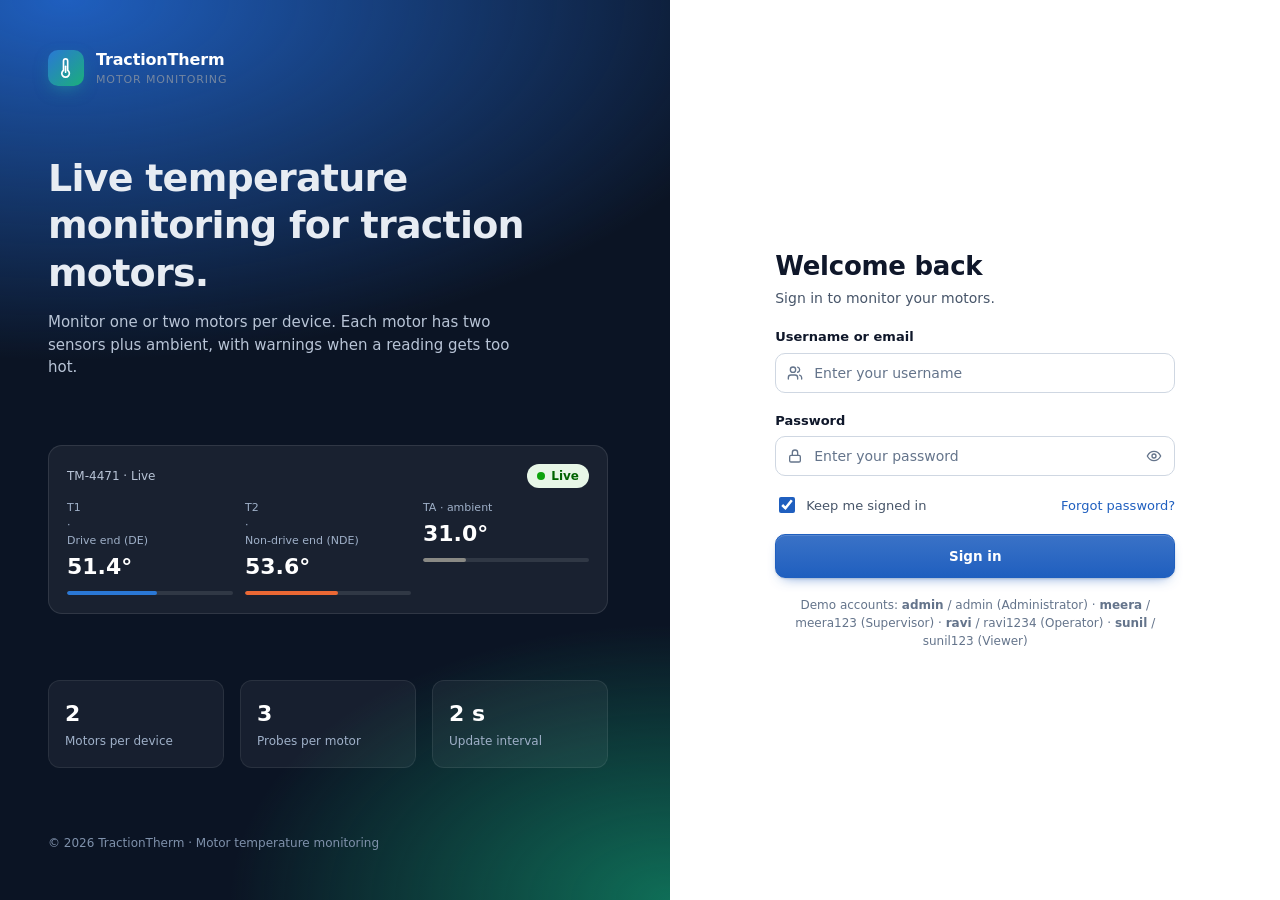
==== commit 04821c33: "Settings page modified" ====
--- a/index.html
+++ b/index.html
@@ -23,8 +23,8 @@
 
       <div class="auth-preview">
         <div class="hd"><span>TM-4471 · Live</span><span class="badge ok"><span class="pulse"></span>Live</span></div>
-        <div class="pv"><span>DE · drive end</span><b data-base="51.4">51.4°</b><i style="--w:54%;--c:#2a78d6"></i></div>
-        <div class="pv"><span>NDE · non-drive end</span><b data-base="53.6">53.6°</b><i style="--w:56%;--c:#eb6834"></i></div>
+        <div class="pv"><span><span data-sensor="1">T1</span> · <span data-sensor-is="1">Drive end (DE)</span></span><b data-base="51.4">51.4°</b><i style="--w:54%;--c:#2a78d6"></i></div>
+        <div class="pv"><span><span data-sensor="2">T2</span> · <span data-sensor-is="2">Non-drive end (NDE)</span></span><b data-base="53.6">53.6°</b><i style="--w:56%;--c:#eb6834"></i></div>
         <div class="pv"><span>TA · ambient</span><b data-base="31.0">31.0°</b><i style="--w:26%;--c:#8a8a85"></i></div>
       </div>
 
--- a/assets/css/style.css
+++ b/assets/css/style.css
@@ -302,19 +302,10 @@
 .grid { display: grid; gap: 20px; }
 
 .grid-devices { grid-template-columns: repeat(auto-fill, minmax(min(100%, 540px), 1fr)); }
-.grid-device-cards { grid-template-columns: repeat(auto-fill, minmax(min(100%, 360px), 1fr)); }
 
 .section-title { display: flex; align-items: baseline; justify-content: space-between; gap: 12px; margin-bottom: 12px; flex-wrap: wrap; }
 .section-title h3 { font-size: 16px; }
 .section-title span { font-size: 12px; color: var(--muted); }
-
-.slot-list { list-style: none; margin: 0; padding: 6px 20px; flex: 1; }
-.slot-list li { display: flex; align-items: center; gap: 12px; padding: 10px 0; border-bottom: 1px dashed var(--border); }
-.slot-list li:last-child { border-bottom: 0; }
-.slot-list li > div { min-width: 0; flex: 1; }
-.slot-list li b { display: block; font-size: 13px; }
-.slot-list li span:not(.badge):not(.device-ico) { font-size: 12px; color: var(--muted); }
-.slot-list .device-ico svg { width: 16px; height: 16px; }
 
 /* ---------- Badges / status ---------- */
 .badge {
@@ -498,7 +489,6 @@
 
 .t-warn { color: var(--warn-text); }
 .t-crit { color: var(--crit-text); }
-.motor-panel-foot { margin-top: auto; padding: 10px 14px; border-top: 1px solid var(--border); display: flex; justify-content: space-between; align-items: center; font-size: 12px; color: var(--muted); gap: 8px; }
 
 .empty-slot {
   border: 1.5px dashed var(--border-strong);
@@ -508,13 +498,20 @@
   gap: 6px; font-size: 13px;
 }
 .empty-slot svg { width: 24px; height: 24px; margin: 0 auto; }
+.empty-slot .slot-btns { display: flex; gap: 8px; justify-content: center; flex-wrap: wrap; margin-top: 10px; }
+.empty-slot .slot-btns svg { width: 14px; height: 14px; margin: 0; }
+/* motor switched on without details: prompt to fill them in */
+.panel-note {
+  display: flex; align-items: center; gap: 8px;
+  padding: 8px 14px; font-size: 12px; font-weight: 600;
+  background: var(--warn-bg);
+  color: var(--warn-text); border-bottom: 1px solid var(--border);
+}
+.panel-note svg { width: 14px; height: 14px; flex: none; }
+.panel-note .btn { margin-left: auto; }
 
 .offline-mask { padding: 32px 20px; text-align: center; color: var(--muted); }
 .offline-mask svg { width: 28px; height: 28px; margin: 0 auto 8px; }
-
-.meta-list { display: grid; grid-template-columns: repeat(2, minmax(0, 1fr)); gap: 12px 16px; padding: 16px 20px; border-bottom: 1px solid var(--border); font-size: 13px; }
-.meta-list dt { font-size: 11px; color: var(--muted); text-transform: uppercase; letter-spacing: .05em; }
-.meta-list dd { margin: 2px 0 0; font-weight: 600; min-width: 0; overflow: hidden; text-overflow: ellipsis; white-space: nowrap; }
 
 .signal { display: inline-flex; align-items: flex-end; gap: 2px; height: 14px; }
 .signal i { width: 3px; background: var(--border-strong); border-radius: 1px; }
@@ -606,6 +603,7 @@
 /* ---------- CRUD: dialogs, details, actions ---------- */
 [hidden] { display: none !important; }
 dialog.modal.small { width: min(420px, calc(100vw - 32px)); }
+dialog.modal.wide { width: min(760px, calc(100vw - 32px)); }
 .confirm-box { margin: 0; padding: 28px 24px 20px; text-align: center; display: grid; gap: 10px; justify-items: center; }
 .confirm-box h3 { font-size: 17px; }
 .confirm-box p { color: var(--text-2); font-size: 13.5px; }
@@ -631,13 +629,7 @@
 
 .link-btn { border: 0; background: none; padding: 0; font: inherit; font-weight: 600; color: var(--text); cursor: pointer; text-align: left; }
 .link-btn:hover { color: var(--primary); text-decoration: underline; }
-.slot-link { border: 0; background: none; padding: 0; text-align: left; cursor: pointer; min-width: 0; flex: 1; color: inherit; }
-.slot-link b { display: block; font-size: 13px; }
-.slot-link span { font-size: 12px; color: var(--muted); }
-.slot-link:hover b { color: var(--primary); text-decoration: underline; }
-
-.table tr.is-active { background: var(--primary-soft); }
-.table tr.is-active:hover { background: var(--primary-soft); }
+
 .empty-state { padding: 40px 20px; text-align: center; display: grid; justify-items: center; gap: 8px; color: var(--text-2); }
 .empty-state > svg { width: 36px; height: 36px; color: var(--muted); }
 .empty-state h3 { font-size: 16px; color: var(--text); }
@@ -698,8 +690,6 @@
 .auth-form h1 { font-size: 26px; }
 .auth-form .lead { color: var(--text-2); margin-top: 6px; }
 .auth-row { display: flex; justify-content: space-between; align-items: center; gap: 12px; flex-wrap: wrap; font-size: 13px; }
-.divider { display: flex; align-items: center; gap: 12px; color: var(--muted); font-size: 12px; }
-.divider::before, .divider::after { content: ""; flex: 1; height: 1px; background: var(--border); }
 .form-error { display: none; padding: 10px 12px; border-radius: 10px; background: var(--crit-bg); color: var(--crit-text); font-size: 13px; font-weight: 500; }
 .form-error.show { display: block; }
 .mobile-brand { display: none; align-items: center; gap: 10px; }
@@ -762,7 +752,6 @@
   .card-head { padding: 14px 16px; }
   .card-body { padding: 16px; }
   .motor-slots { grid-template-columns: minmax(0, 1fr); padding: 16px; }
-  .meta-list { padding: 14px 16px; }
 
   .page-head h2 { font-size: 19px; }
   .page-head .actions { width: 100%; }
@@ -843,11 +832,9 @@
 }
 
 /* motor register: keep IDs on one line; drop secondary columns on tablet / phone */
-#motorTable .lead-cell b { white-space: nowrap; }
-.col-alt { display: none; }
+.motor-table .lead-cell b { white-space: nowrap; }
 @media (max-width: 1100px) {
   .col-opt { display: none !important; }
-  .col-alt { display: inline; }
 }
 
 /* phone alarm rows: icon · motor · result on the first line, reason underneath */
@@ -894,11 +881,6 @@
 .viz-tip b { display: block; color: var(--text); margin-bottom: 2px; }
 
 /* run-trend line in each dashboard motor card */
-.panel-trend { display: flex; align-items: center; gap: 10px; padding: 8px 14px; border-bottom: 1px solid var(--border); background: var(--surface); }
-.panel-trend > span { font-size: 11px; font-weight: 700; color: var(--muted); text-transform: uppercase; letter-spacing: .05em; white-space: nowrap; }
-svg.spark { flex: 1; height: 32px; width: 100%; display: block; overflow: visible; }
-svg.spark path { fill: none; stroke-width: 2; stroke-linejoin: round; stroke-linecap: round; }
-svg.spark .spark-fail { stroke: var(--crit); stroke-width: 1; stroke-dasharray: 3 3; opacity: .7; }
 
 /* rise-by-motor grouped bars */
 .rb { display: grid; gap: 4px; }
@@ -926,8 +908,6 @@
 .v-dot.warn { background: var(--warn-bg); color: var(--warn-text); }
 .v-dot.crit { background: var(--crit-bg); color: var(--crit-text); }
 
-
-
 @media (max-width: 860px) {
   .rb-row { grid-template-columns: 110px minmax(0, 1fr) 76px; gap: 10px; }
 }
@@ -941,7 +921,6 @@
   .rb-labels span { font-size: 10px; }
   .rb-labels span:not(.fail) { display: none; }
 
-  .panel-trend { padding: 8px 10px; }
 }
 @media print {
   .chart-tip, .viz-tip { display: none !important; }
@@ -950,11 +929,8 @@
 @media (max-width: 420px) { .hide-xs { display: none; } }
 
 /* =========================================================
-   Condition analysis graphics
+   Chart helpers: predictions, rings, bars
    ========================================================= */
-.grid-pair { grid-template-columns: repeat(2, minmax(0, 1fr)); align-items: start; }
-.grid-pair > [hidden] { display: none; }
-.grid-pair:has(> #cmpCard[hidden]) { grid-template-columns: minmax(0, 1fr); }
 
 /* predicted lines + now marker in line charts */
 .chart .line.predicted { stroke-dasharray: 5 4; opacity: .85; }
@@ -968,9 +944,9 @@
 .ring-arc { fill: none; stroke-width: 7; stroke-linecap: round; transition: stroke-dasharray .6s ease; }
 .ring-val { font-size: 17px; font-weight: 700; fill: var(--text); font-variant-numeric: tabular-nums; }
 .ring-sub { font-size: 10px; fill: var(--muted); text-transform: uppercase; letter-spacing: .04em; }
-svg.ring[width="58"] .ring-val { font-size: 13px; }
-svg.ring[width="58"] .ring-sub { display: none; }
-svg.ring[width="58"] .ring-track, svg.ring[width="58"] .ring-arc { stroke-width: 6; }
+svg.ring[width="50"] .ring-val { font-size: 13px; }
+svg.ring[width="50"] .ring-sub { display: none; }
+svg.ring[width="50"] .ring-track, svg.ring[width="50"] .ring-arc { stroke-width: 6; }
 
 /* bars with predicted-final outline (dashboard + condition card) */
 .rb-lane { position: relative; display: block; height: 10px; }
@@ -990,57 +966,8 @@
 .cond-split span { display: block; height: 100%; }
 .cond-split .ok { background: var(--ok); } .cond-split .warn { background: var(--warn); } .cond-split .crit { background: var(--crit); }
 
-/* condition card (motors page) */
-.cond-grid { display: grid; grid-template-columns: minmax(0, 1.05fr) minmax(0, .95fr) minmax(0, 1.1fr); }
-.cond-block { padding: 18px 20px; min-width: 0; }
-.cond-block + .cond-block { border-left: 1px solid var(--border); }
-.cond-title { font-size: 12px; font-weight: 700; text-transform: uppercase; letter-spacing: .05em; color: var(--text-2); margin-bottom: 10px; }
-.cond-title small { text-transform: none; letter-spacing: 0; font-weight: 500; color: var(--muted); margin-left: 4px; }
-.cond-rings { display: flex; gap: 18px; justify-content: center; }
-.fb-row { display: grid; grid-template-columns: 72px minmax(0, 1fr) auto; gap: 10px; align-items: center; padding: 5px 0; }
-.fb-label { display: flex; align-items: center; gap: 6px; font-size: 12px; color: var(--text-2); white-space: nowrap; }
-.fb-label i { width: 10px; height: 3px; border-radius: 2px; }
-.fb-track { position: relative; height: 12px; }
-.fb-track .rb-bar { position: absolute; left: 0; top: 1px; height: 10px; }
-.fb-track .rb-ghost { top: 1px; bottom: 1px; }
-.fb-val { font-size: 12px; color: var(--text-2); white-space: nowrap; }
-.fb-val b { color: var(--text); }
-.cond-facts { margin: 0; display: grid; gap: 2px; }
-.cond-facts div { display: flex; justify-content: space-between; gap: 12px; padding: 8px 0; border-bottom: 1px dashed var(--border); font-size: 13px; }
-.cond-facts div:last-child { border-bottom: 0; }
-.cond-facts dt { color: var(--text-2); }
-.cond-facts dt small, .cond-facts dd small { color: var(--muted); font-size: 11px; }
-.cond-facts dd { margin: 0; font-weight: 700; text-align: right; font-variant-numeric: tabular-nums; }
-.cond-checks { list-style: none; margin: 0; padding: 0; display: grid; gap: 2px; }
-.cond-checks li { display: grid; grid-template-columns: auto minmax(0, 1fr) auto; gap: 10px; align-items: center; padding: 6px 0; font-size: 13px; }
-.cc-name small { display: block; font-size: 11px; color: var(--muted); }
-.cond-checks b { font-size: 13px; white-space: nowrap; }
-.cond-checks li.warn b { color: var(--warn-text); } .cond-checks li.crit b { color: var(--crit-text); }
-
-/* equilibrium gradient columns */
-.gc-plot { position: relative; height: 180px; border-bottom: 1px solid var(--axis); background: repeating-linear-gradient(to bottom, transparent 0 35px, var(--grid) 35px 36px); }
-.gc-col { position: absolute; bottom: 0; background: var(--series-1); border-radius: 4px 4px 0 0; min-height: 2px; }
-.gc-col.ok { background: var(--ok); }
-.gc-col b { position: absolute; top: 4px; left: 0; right: 0; text-align: center; font-size: 10px; color: #fff; font-weight: 700; }
-.gc-eq { position: absolute; left: 0; right: 0; border-top: 2px dashed var(--ok); z-index: 1; pointer-events: none; }
-.gc-eq em { position: absolute; right: 0; bottom: 3px; font-style: normal; font-size: 11px; font-weight: 600; color: var(--ok-text); background: var(--surface); padding: 0 4px; border-radius: 4px; }
-.gc-x { display: flex; justify-content: space-between; font-size: 11px; color: var(--muted); margin-top: 6px; }
-
-@media (max-width: 1200px) {
-  .cond-grid { grid-template-columns: repeat(2, minmax(0, 1fr)); }
-  .cond-block:nth-child(3) { grid-column: 1 / -1; border-left: 0; border-top: 1px solid var(--border); }
-}
-@media (max-width: 860px) {
-  .grid-pair { grid-template-columns: minmax(0, 1fr); }
-  .cond-grid { grid-template-columns: minmax(0, 1fr); }
-  .cond-block + .cond-block { border-left: 0; border-top: 1px solid var(--border); }
-}
-@media (max-width: 640px) {
-  .cond-block { padding: 16px; }
-  .fb-row { grid-template-columns: 62px minmax(0, 1fr) auto; gap: 8px; }
+@media (max-width: 640px) {
   .summary-strip .cond-split { margin: 0 16px 14px; }
-  .gc-plot { height: 150px; }
-  .cond-facts div { font-size: 12px; }
 }
 
 .summary-strip > div:nth-child(4) { border-right: 0; }
@@ -1059,14 +986,14 @@
 .cell-dev .device-ico { width: 34px; height: 34px; flex: none; }
 .cell-dev b { display: block; }
 .cell-dev span { font-size: 12px; color: var(--muted); }
-.motor-chips { display: flex; flex-wrap: wrap; gap: 6px; align-items: center; }
-.motor-chip { display: inline-flex; align-items: center; gap: 5px; padding: 2px 8px 2px 3px; border: 1px solid var(--border); border-radius: 999px; font-size: 12px; font-weight: 600; font-family: var(--mono); background: var(--surface-2); white-space: nowrap; }
-.motor-chip .v-dot { width: 18px; height: 18px; }
-.motor-chips .link-btn { display: inline-flex; align-items: center; gap: 3px; font-size: 12px; color: var(--primary); }
-.motor-chips .link-btn svg { width: 13px; height: 13px; }
-.chip-count { display: block; font-size: 11px; margin-top: 3px; }
 .last-seen { display: block; font-size: 11px; margin-top: 3px; }
 .device-table td, .motor-table td { vertical-align: middle; }
+/* Devices: pick a row to list that device's motors below */
+.dev-row { cursor: pointer; }
+.dev-row:focus-visible { outline: 2px solid var(--primary); outline-offset: -2px; }
+.table tbody tr.dev-row.is-selected { background: var(--primary-soft); box-shadow: inset 3px 0 0 var(--primary); }
+#devMotors .toolbar { gap: 8px; }
+#devMotors .icon-btn svg { width: 16px; height: 16px; }
 .motor-table td .link-btn { color: var(--primary); font-size: 12px; margin-left: 4px; }
 @media (max-width: 1200px) { .row-actions .hide-sm { display: none; } }
 
@@ -1145,10 +1072,10 @@
 }
 
 /* keep identifiers on one line; on laptops action buttons are icon-only so every action stays visible */
-.cell-dev b, .cell-dev span, .motor-table .lead-cell b, .motor-chip { white-space: nowrap; }
+.cell-dev b, .cell-dev span, .motor-table .lead-cell b { white-space: nowrap; }
 .device-table td:nth-child(2), .motor-table td:nth-child(3) { white-space: nowrap; }
 @media (max-width: 1500px) { .row-actions .hide-sm { display: none; } }
-@media (max-width: 1400px) { .motor-table .col-opt, .device-table .col-opt { display: none; } }
+@media (max-width: 1640px) { .motor-table .col-opt, .device-table .col-opt { display: none; } }
 @media (max-width: 640px) {
   .device-table td:nth-child(2), .motor-table td:nth-child(3) { white-space: normal; }
 }
@@ -1156,11 +1083,20 @@
 /* =========================================================
    Access control: controls the signed-in role may not use are hidden
    ========================================================= */
-.no-perm-motors [data-add-motor], .no-perm-motors [data-edit-motor], .no-perm-motors [data-del-motor],
-.no-perm-devices #addDevice, .no-perm-devices #resetDemo, .no-perm-devices [data-edit], .no-perm-devices [data-del],
-.no-perm-limits [data-edit-limits], .no-perm-reports #repCsv, .no-perm-reports #repPrint,
-.no-perm-users .nav-admin, .no-perm-motors .empty-slot .btn { display: none !important; }
-.no-perm-trigger .trigger { pointer-events: none; opacity: .55; }
+/* CRUD permissions: body.no-perm-<area>-<action> hides what the signed-in role may not do */
+.no-perm-motors-create [data-add-motor=""], .no-perm-motors-update [data-add-motor]:not([data-add-motor=""]), .no-perm-motors-update [data-edit-motor], .no-perm-motors-update [data-edit-test],
+.no-perm-motors-update [data-assign-motor], .no-perm-motors-delete [data-del-motor],
+.no-perm-devices-create #addDevice, .no-perm-devices-update [data-edit], .no-perm-devices-delete [data-del], .no-perm-devices-delete #resetDemo,
+.no-perm-limits-update [data-edit-limits], .no-perm-limits-update #termSave, .no-perm-limits-update #termReset, .no-perm-limits-update #condSave, .no-perm-limits-update #condReset,
+.no-perm-reports-create #repCsv, .no-perm-reports-create #repPrint, .no-perm-reports-create #mpDownload, .no-perm-reports-create [data-dl-test], .no-perm-reports-create [data-dl-motor-tests], .no-perm-reports-create [data-dl-all-motors],
+.no-perm-monitoring-create .slot-on,
+.no-perm-users-create #addUser, .no-perm-roles-create #addRole, .no-perm-roles-update [data-redit], .no-perm-roles-delete [data-rdel],
+.no-perm-roles-update #permSave, .no-perm-roles-update #permReset,
+.no-perm-motors-view a[href^="motors.html"], .no-perm-devices-view a[href^="devices.html"], .no-perm-devices-view a[href^="device.html"], .no-perm-limits-view a[href^="settings.html"],
+.no-perm-reports-view a[href^="reports.html"], .no-perm-users-view a[href^="users.html"], .no-perm-roles-view a[href^="roles.html"],
+.no-perm-activity-view a[href^="activity.html"], .no-admin-nav .nav-label.nav-admin, .no-perm-limits-view .nav-label.nav-sys { display: none !important; }
+.no-perm-monitoring-update .trigger { pointer-events: none; opacity: .55; }
+.no-perm-monitoring-update [data-channel], .no-perm-monitoring-update [data-terminals] { display: none; }
 
 /* monitoring on / off switch */
 .trigger { display: inline-flex; align-items: center; gap: 6px; padding: 3px 9px 3px 3px; border: 1px solid var(--border-strong); border-radius: 999px; background: var(--surface); font: inherit; font-size: 12px; font-weight: 700; color: var(--text-2); cursor: pointer; white-space: nowrap; }
@@ -1197,7 +1133,6 @@
 .role-meter { display: flex; align-items: center; gap: 10px; font-size: 12px; color: var(--text-2); }
 .role-meter .bar { flex: 1; height: 6px; border-radius: 999px; background: var(--surface-3); overflow: hidden; display: block; }
 .role-meter .bar i { display: block; height: 100%; border-radius: 999px; background: var(--primary); }
-.perm-table th.perm-col, .perm-table td.perm-cell { text-align: center; width: 120px; }
 .perm-note { display: block; font-size: 11px; color: var(--muted); }
 .perm-check { display: inline-grid; cursor: pointer; }
 .perm-check input { position: absolute; opacity: 0; pointer-events: none; }
@@ -1211,20 +1146,36 @@
 .perm-list li { display: flex; align-items: center; gap: 8px; }
 .perm-list svg { width: 16px; height: 16px; color: var(--ok-text); flex: none; }
 @media (max-width: 1200px) { .role-grid { grid-template-columns: repeat(2, minmax(0, 1fr)); } }
-@media (max-width: 640px) {
-  .role-grid { grid-template-columns: minmax(0, 1fr); }
-  .perm-table th, .perm-table td { padding: 10px 6px; font-size: 12px; }
-  .perm-table th:first-child, .perm-table td:first-child { padding-left: 14px; }
-  .perm-table th.perm-col, .perm-table td.perm-cell { width: auto; }
-  /* role names read bottom-to-top so the columns stay checkbox-narrow and names never break mid-word */
-  .perm-table th.perm-col { font-size: 10px; vertical-align: bottom; padding-top: 8px; padding-bottom: 8px; }
-  .perm-table th.perm-col span { display: inline-block; writing-mode: vertical-rl; transform: rotate(180deg); white-space: nowrap; max-height: 130px; overflow: hidden; text-overflow: ellipsis; }
+@media (max-width: 640px) { .role-grid { grid-template-columns: minmax(0, 1fr); } }
+
+/* View / Create / Update / Delete grid for one role */
+.role-tabs { display: flex; flex-wrap: wrap; gap: 6px; padding: 14px 20px 0; }
+.role-tab { border: 1px solid var(--border-strong); background: var(--surface); color: var(--text-2); font: inherit; font-size: 13px; font-weight: 600; padding: 6px 12px; border-radius: 999px; cursor: pointer; display: inline-flex; align-items: center; gap: 6px; }
+.role-tab:hover { border-color: var(--primary); color: var(--primary); }
+.role-tab.on { background: var(--primary); border-color: var(--primary); color: #fff; }
+.role-tab:focus-visible { outline: 2px solid var(--primary); outline-offset: 2px; }
+.role-tab.add { border-style: dashed; color: var(--primary); }
+.role-tab svg { width: 14px; height: 14px; }
+.tab-dot { width: 7px; height: 7px; border-radius: 50%; background: var(--warn); display: inline-block; }
+.role-card.is-current { border-color: var(--primary); box-shadow: 0 0 0 1px var(--primary); }
+#permGrid .table-wrap { padding: 4px 0 8px; }
+.crud-table th.crud-col, .crud-table td.crud-cell { text-align: center; width: 92px; }
+.crud-area b { display: block; font-size: 13px; }
+.crud-area small { display: block; font-size: 11px; color: var(--muted); }
+.crud-cell.na span { color: var(--muted); }
+#rPerms .table-wrap { border: 1px solid var(--border); border-radius: var(--radius-sm); }
+@media (max-width: 640px) {
+  .role-tabs { padding: 12px 16px 0; }
+  .crud-table th, .crud-table td { padding: 10px 4px; font-size: 12px; }
+  .crud-table th:first-child, .crud-table td:first-child { padding-left: 12px; }
+  .crud-table th.crud-col, .crud-table td.crud-cell { width: 52px; }
+  .crud-table th.crud-col { font-size: 11px; }
+  .crud-area small { display: none; }
 }
 
 /* page sections never grow past the screen; wide tables scroll inside their card */
 .content > * { min-width: 0; }
 @media (max-width: 640px) {
-  .perm-table th, .perm-table td { padding-left: 4px; padding-right: 4px; }
   .mh-actions { flex-wrap: wrap; }
   .mh-trigger { width: 100%; justify-content: space-between; }
 }
@@ -1249,8 +1200,6 @@
   .motor-table td .row-actions, .device-table td .row-actions, .user-table td .row-actions { justify-content: flex-end; }
   .motor-table td[colspan], .device-table td[colspan], .user-table td[colspan] { justify-content: center; }
   .motor-table td[colspan]::before, .device-table td[colspan]::before, .user-table td[colspan]::before { display: none; }
-  .device-table .motor-chips { justify-content: flex-end; }
-  .device-table .chip-count { text-align: right; }
   .device-table .cell-stack, .motor-table .cell-stack { flex: 1 1 auto; min-width: 0; }
 }
 @media (max-width: 640px) { #mpSwitch { width: 100% !important; } }
@@ -1307,8 +1256,6 @@
   .motor-panel .reading.amb { grid-template-areas: "label value"; grid-template-columns: minmax(0, 1fr) auto; }
 }
 
-/* condition card: four probe rings */
-.cond-rings { flex-wrap: wrap; gap: 10px; }
 /* dashboard bars: four slimmer lanes per motor */
 .rb-lane, .rb-lane .rb-bar { height: 6px; }
 .rb-track { gap: 2px; }
@@ -1353,80 +1300,22 @@
 .role-sys svg { width: 14px; height: 14px; }
 .role-card .role-actions .btn { align-self: center; }
 .perm-tools { display: flex; gap: 14px; margin-bottom: 8px; font-size: 13px; }
-.perm-rows { display: grid; gap: 8px; }
-.perm-row { align-items: flex-start; }
-.perm-row.locked { color: var(--text-2); }
-.perm-row .perm-note { display: inline; margin-left: 4px; }
 
 /* =========================================================
-   Device queue: motors checked in turns (2 at a time)
+   Device motors: chips and the stopped list (2 channels per device)
    ========================================================= */
-.verdict-pill.wait, .v-dot.wait { background: transparent; color: var(--text-2); box-shadow: inset 0 0 0 1.5px var(--border-strong); }
-.motor-chip.idle { opacity: .7; border-style: dashed; }
-a.motor-chip { color: var(--text); text-decoration: none; transition: border-color .15s, background .15s; }
-a.motor-chip:hover { border-color: var(--primary); background: var(--primary-soft); text-decoration: none; }
 /* Monitor: the device you came to see from the Devices page */
 .device-card { scroll-margin-top: 84px; }
 .device-card.is-target { box-shadow: 0 0 0 2px var(--primary), var(--shadow, none); transition: box-shadow .6s; }
 
 /* =========================================================
-   Motor page: animated live view
+   Motor page
    ========================================================= */
 .sr-only { position: absolute; width: 1px; height: 1px; padding: 0; margin: -1px; overflow: hidden; clip: rect(0 0 0 0); white-space: nowrap; border: 0; }
 .back-link { display: inline-block; margin-bottom: 4px; font-size: 13px; font-weight: 600; }
-.motor-anim { padding: 8px 20px 4px; }
-.ma-svg { display: block; width: 100%; max-height: 340px; margin: 0 auto; overflow: visible; }
-.ma-s1 { stop-color: color-mix(in srgb, var(--surface) 70%, #9aa7b8); }
-.ma-s2 { stop-color: color-mix(in srgb, var(--surface) 35%, #7b889b); }
-.ma-s3 { stop-color: color-mix(in srgb, var(--surface) 15%, #5a6678); }
-.ma-shell { stroke: color-mix(in srgb, var(--text) 35%, transparent); stroke-width: 2; }
-.ma-fin { fill: rgba(0, 0, 0, .08); }
-.ma-heat { mix-blend-mode: multiply; transition: fill 1.2s ease, opacity 1.2s ease; }
-[data-theme="dark"] .ma-heat { mix-blend-mode: screen; }
-.ma-shadow { fill: rgba(0, 0, 0, .12); }
-.ma-foot, .ma-box, .ma-shaft { fill: color-mix(in srgb, var(--text) 45%, var(--surface)); }
-.ma-box-t { font-size: 10px; font-weight: 700; letter-spacing: .08em; fill: var(--surface); }
-.ma-end { fill: color-mix(in srgb, var(--text) 55%, var(--surface)); }
-.ma-end-in { fill: color-mix(in srgb, var(--text) 25%, var(--surface)); }
-.ma-blade { fill: color-mix(in srgb, var(--text) 60%, var(--surface)); }
-.ma-hub { fill: color-mix(in srgb, var(--text) 75%, var(--surface)); }
-.ma-axle { fill: var(--surface); }
-.ma-flow path, .ma-shimmer path { fill: none; stroke-linecap: round; }
-.ma-flow path { stroke: var(--series-1); stroke-width: 3; stroke-dasharray: 6 10; opacity: 0; }
-.ma-shimmer { transition: opacity 1.2s ease; }
-.ma-shimmer path { stroke: var(--crit); stroke-width: 3; opacity: .55; }
-.ma-dot { fill: var(--probe); stroke: var(--surface); stroke-width: 3; }
-.ma-ping { fill: none; stroke: var(--probe); stroke-width: 2; opacity: 0; }
-.ma-tag { fill: var(--surface); stroke: var(--border-strong); }
-.ma-tag-k { font-size: 15px; font-weight: 800; fill: var(--text); font-family: var(--mono); }
-.ma-tag-v { font-size: 15px; font-weight: 700; fill: var(--text); font-family: var(--mono); }
-.ma-probe.warn .ma-tag { stroke: var(--warn); stroke-width: 2; } .ma-probe.warn .ma-tag-v { fill: var(--warn-text); }
-.ma-probe.out .ma-tag { stroke: var(--crit); stroke-width: 2; } .ma-probe.out .ma-tag-v { fill: var(--crit-text); }
-.ma-thermo { fill: var(--surface); stroke: var(--series-amb); stroke-width: 2.5; }
-.ma-thermo-b { fill: var(--series-amb); }
-.ma-amb-k { font-size: 14px; fill: var(--muted); font-weight: 600; }
-.ma-amb-v { font-size: 22px; font-weight: 800; fill: var(--text); font-family: var(--mono); }
-.ma-amb.out .ma-amb-v { fill: var(--crit-text); }
-.ma-state { font-size: 14px; font-weight: 700; fill: var(--text-2); }
-/* running: rotor spins, cooling air flows, each new sample sends a ripple from the probes */
-.motor-anim.is-running .ma-rotor { animation: maSpin 1.1s linear infinite; }
-.motor-anim.is-running .ma-flow path { animation: maFlow .8s linear infinite; opacity: .6; }
-.motor-anim.is-running .ma-flow path:nth-child(2) { animation-delay: -.3s; }
-.motor-anim.is-running .ma-flow path:nth-child(3) { animation-delay: -.55s; }
-.motor-anim.is-hot .ma-shimmer path { animation: maRise 2.2s ease-in-out infinite; }
-.motor-anim.is-hot .ma-shimmer path:nth-child(2) { animation-delay: -.7s; }
-.motor-anim.is-hot .ma-shimmer path:nth-child(3) { animation-delay: -1.4s; }
-.ma-probe.ping .ma-ping { animation: maPing 1.2s ease-out; transform-box: fill-box; transform-origin: center; }
-@keyframes maSpin { to { transform: rotate(360deg); } }
-@keyframes maFlow { to { stroke-dashoffset: -32; } }
-@keyframes maRise { 0% { transform: translateY(8px); opacity: 0; } 40% { opacity: .7; } 100% { transform: translateY(-14px); opacity: 0; } }
-@keyframes maPing { 0% { opacity: .9; transform: scale(.6); } 100% { opacity: 0; transform: scale(1.8); } }
-@media (max-width: 640px) { .motor-anim { padding: 4px 6px 0; } }
 a.btn.is-disabled { opacity: .5; cursor: not-allowed; }
 
 /* Activity log */
-.no-perm-activity .nav-act { display: none !important; }
-.no-perm-users:not(.no-perm-activity) .nav-label.nav-admin { display: block !important; } /* Supervisor: log only */
 .act-filters .select { width: auto; min-width: 150px; }
 .act-time { white-space: nowrap; font-size: 13px; color: var(--text-2); }
 .act-table .act-time, .act-table th:first-child { text-align: left; }
@@ -1450,9 +1339,10 @@
 
 /* reports → motor page; motor page download */
 .rep-motor { font-weight: 700; font-family: var(--mono); white-space: nowrap; }
+#repTest { border-top: 0; }
+.report-table tr.rep-open td { background: color-mix(in srgb, var(--primary) 10%, var(--surface)); }
 .rep-motor:hover { text-decoration: underline; }
 @media print { .rep-motor { color: inherit; text-decoration: none; } }
-.no-perm-reports #mpDownload, .no-perm-reports [data-dl-all-motors] { display: none !important; }
 
 /* user form: typed role */
 .role-new { margin-top: 8px; }
@@ -1461,6 +1351,9 @@
 /* channels (2 per device) */
 .ch-tag { display: inline-block; margin-right: 4px; padding: 0 6px; border-radius: 5px; background: var(--text); color: var(--surface); font-size: 10px; font-weight: 800; letter-spacing: .04em; vertical-align: 1px; }
 .ch-tag:empty { display: none; }
+.ch-edit { display: inline-grid; place-items: center; flex: none; width: 24px; height: 24px; padding: 0; border: 1px solid var(--border); border-radius: 6px; background: var(--surface); color: var(--muted); cursor: pointer; }
+.ch-edit:hover { color: var(--primary); border-color: var(--primary); }
+.ch-edit svg { width: 13px; height: 13px; }
 
 /* motor page: real-time graph */
 .rt-stats { display: flex; flex-wrap: wrap; gap: 8px 22px; align-items: baseline; padding: 12px 20px 0; font-size: 13px; color: var(--text-2); }
@@ -1473,9 +1366,10 @@
 .agg-chart { position: relative; }
 .agg-svg { display: block; width: 100%; height: auto; overflow: visible; }
 .agg-hit { fill: transparent; }
-.agg-range { opacity: .32; }
-.agg-avg { stroke-width: 3; stroke-linecap: round; }
-.agg-bar:hover .agg-range { opacity: .55; }
+/* nested bars (DE, NDE, TA one inside the other) up to each average; values beside the bar in the probe's colour */
+.agg-col { stroke: var(--surface); stroke-width: 1.5; }
+.agg-val { font-size: 10px; font-weight: 700; font-variant-numeric: tabular-nums; dominant-baseline: hanging; pointer-events: none; }
+.agg-bar:hover .agg-col { filter: brightness(1.08); }
 .agg-bar:hover .agg-hit { fill: color-mix(in srgb, var(--text) 5%, transparent); }
 .agg-stats { display: grid; grid-template-columns: repeat(4, minmax(0, 1fr)); border-top: 1px solid var(--border); }
 .agg-stats > div { padding: 12px 20px; display: grid; gap: 2px; min-width: 0; }
@@ -1490,7 +1384,7 @@
   .agg-stats > div:nth-child(n + 3) { border-top: 1px solid var(--border); }
   .rt-stats { padding: 12px 16px 0; gap: 6px 14px; }
 }
-body.anim-in .agg-range { transform-box: fill-box; transform-origin: bottom; animation: aggGrow .8s ease-out both .2s; }
+body.anim-in .agg-col { transform-box: fill-box; transform-origin: bottom; animation: aggGrow .8s ease-out both .2s; }
 @keyframes aggGrow { from { transform: scaleY(0); } }
 
 /* Test ID */
@@ -1526,10 +1420,10 @@
 /* the motor ID is already the page title on the motor page */
 body[data-page="motor"] .mh-top h2 { display: none; }
 /* stopped motors listed under a device */
-.dev-queue { border-top: 1px solid var(--border); padding: 14px 20px 18px; }
+.dev-stopped { border-top: 1px solid var(--border); padding: 14px 20px 18px; }
 .dq-head { display: flex; justify-content: space-between; align-items: baseline; gap: 6px 12px; flex-wrap: wrap; margin-bottom: 8px; font-size: 13px; }
 .dq-head span { color: var(--muted); font-size: 12px; }
-.dev-queue ul { list-style: none; margin: 0; padding: 0; display: grid; gap: 6px; }
+.dev-stopped ul { list-style: none; margin: 0; padding: 0; display: grid; gap: 6px; }
 .dq-row { display: grid; grid-template-columns: minmax(110px, 1fr) minmax(0, 2fr) auto; align-items: center; gap: 12px; padding: 8px 12px; border: 1px solid var(--border); border-radius: var(--radius-sm); background: var(--surface-2); cursor: pointer; transition: border-color .15s, background .15s; }
 .dq-row:hover { border-color: var(--border-strong); }
 .dq-row.is-selected { border-color: var(--primary); background: var(--primary-soft); }
@@ -1540,16 +1434,12 @@
 .dq-state small { font-size: 12px; color: var(--text-2); }
 .dq-res.ok { color: var(--ok-text); } .dq-res.warn { color: var(--warn-text); } .dq-res.crit { color: var(--crit-text); }
 @media (max-width: 640px) {
-  .dev-queue { padding: 12px 16px 16px; }
+  .dev-stopped { padding: 12px 16px 16px; }
   .dq-row { grid-template-columns: minmax(0, 1fr) auto; }
   .dq-state { grid-column: 1 / -1; grid-row: 2; }
 }
 body.anim-in .dq-row { animation: riseIn .45s ease-out both .15s; }
-.cond-rings { display: grid; grid-template-columns: repeat(2, auto); justify-content: center; gap: 10px 18px; }
-
-/* device form: read-only status, same badge as the Devices table */
-.status-ro { display: flex; align-items: center; flex-wrap: wrap; gap: 4px 10px; min-height: 42px; padding: 6px 12px; border: 1px dashed var(--border-strong); border-radius: var(--radius-sm); background: var(--surface-2); }
-.status-ro .last-seen { display: inline; margin: 0; }
+
 
 /* motors table: model / type gives way to Stator No. on laptop widths (still on cards + in View) */
 @media (min-width: 1101px) and (max-width: 1400px) { .motor-table .col-mid { display: none; } }
@@ -1563,7 +1453,6 @@
 }
 .form-note { display: flex; align-items: center; gap: 8px; margin: 14px 0 0; padding: 10px 12px; border-radius: var(--radius-sm); background: var(--primary-soft); font-size: 13px; }
 .form-note svg { width: 16px; height: 16px; flex: none; color: var(--primary); }
-.no-perm-motors [data-assign-motor] { display: none !important; }
 
 /* Settings: terminal min / max limits */
 .term-table .input-unit { max-width: 130px; margin-left: auto; }
@@ -1579,10 +1468,9 @@
 .term-in svg, .term-out svg { width: 14px; height: 14px; }
 .term-note { margin: 16px 20px 0; }
 #termError { margin: 16px 20px 0; }
-.no-perm-limits #termSave, .no-perm-limits #termReset { display: none !important; }
 @media (max-width: 1100px) { .term-range-cell { min-width: 110px; width: auto; } .term-table .input-unit { max-width: 110px; } }
 @media (min-width: 641px) and (max-width: 1100px) {
-  .term-table th:nth-child(2), .term-table td:nth-child(2), .term-table th .muted { display: none; }
+  .term-table th .muted { display: none; }
 }
 @media (max-width: 640px) {
   .term-table .input-unit { max-width: 150px; }
@@ -1610,7 +1498,7 @@
 
 /* cards: a touch more depth; clickable ones lift on hover */
 .card { box-shadow: var(--shadow); }
-.motor-panel, .role-card, .alarm-row, .rb-row, a.motor-chip, .dq-row { transition: transform .18s ease, box-shadow .18s ease, border-color .18s ease, background .18s; }
+.motor-panel, .role-card, .alarm-row, .rb-row, .dq-row { transition: transform .18s ease, box-shadow .18s ease, border-color .18s ease, background .18s; }
 .motor-panel:hover, .alarm-row:hover { transform: translateY(-2px); box-shadow: 0 12px 24px -12px rgba(15, 23, 42, .28); }
 .role-card:hover { box-shadow: 0 12px 28px -14px rgba(15, 23, 42, .3); border-color: var(--border-strong); }
 
@@ -1653,3 +1541,313 @@
   .card { box-shadow: none; }
 }/* a footer whose only content is hidden (e.g. "Show more" with nothing left) takes no space */
 .card-foot:has(> [hidden]:only-child) { display: none; }
+
+/* =========================================================
+   3D view (Monitor page): canvas scene with HTML labels on top
+   ========================================================= */
+.scene-card .card-head { flex-wrap: wrap; }
+.scene-tabs { padding: 0; }
+.role-tab small { font-size: 11px; font-weight: 600; opacity: .75; }
+.scene {
+  position: relative; height: 440px; overflow: hidden;
+  border-top: 1px solid var(--border);
+  background: radial-gradient(ellipse at 50% 20%, var(--surface) 0%, var(--surface-2) 75%);
+  border-radius: 0 0 var(--radius-lg) var(--radius-lg);
+  touch-action: pan-y; user-select: none; -webkit-user-select: none;
+}
+.scene canvas { display: block; width: 100%; height: 100%; cursor: grab; }
+.scene.is-dragging canvas { cursor: grabbing; }
+.scene-tags { position: absolute; inset: 0; pointer-events: none; }
+.scene-tag {
+  position: absolute; left: 0; top: 0; pointer-events: auto; will-change: transform;
+  display: grid; gap: 3px; justify-items: start; padding: 7px 10px;
+  background: var(--surface); color: var(--text); text-decoration: none; white-space: nowrap;
+  border: 1px solid var(--border); border-left: 3px solid var(--border-strong); border-radius: 10px;
+  box-shadow: 0 8px 20px -10px rgba(15, 23, 42, .35); font-size: 12px;
+}
+.scene-tag b { font-size: 12px; }
+.scene-tag span { color: var(--text-2); font-variant-numeric: tabular-nums; }
+.scene-tag .verdict-pill { font-size: 10px; padding: 2px 7px; }
+.scene-tag.ok { border-left-color: var(--ok); } .scene-tag.warn { border-left-color: var(--warn); } .scene-tag.crit { border-left-color: var(--crit); }
+a.scene-tag:hover { border-color: var(--primary); }
+.scene-tag.dev { background: var(--text); color: var(--surface); border-color: var(--text); }
+.scene-tag.dev span { color: var(--surface); opacity: .75; }
+.scene-tag.free { border-style: dashed; border-left-width: 1px; background: color-mix(in srgb, var(--surface) 88%, transparent); }
+.scene-tag.free .btn svg { width: 14px; height: 14px; }
+.scene-tools { position: absolute; right: 12px; bottom: 12px; display: flex; gap: 6px; z-index: 1; }
+.scene-tools .icon-btn { background: var(--surface); }
+.scene-legend { position: absolute; left: 14px; bottom: 14px; display: flex; flex-wrap: wrap; gap: 4px 12px; font-size: 11px; color: var(--text-2); pointer-events: none; z-index: 1; max-width: calc(100% - 200px); }
+.scene-legend span { display: inline-flex; align-items: center; gap: 5px; }
+.scene-legend i { width: 10px; height: 10px; border-radius: 3px; display: inline-block; }
+.scene-legend i.heat { width: 26px; background: linear-gradient(90deg, rgb(92,122,158), rgb(196,168,96), rgb(214,66,52)); }
+@media (max-width: 640px) {
+  .scene { height: 340px; }
+  .scene-tag { padding: 5px 7px; font-size: 11px; }
+  .scene-tag b { font-size: 11px; }
+  .scene-tag span { display: none; } /* phones: ID and condition only */
+  .scene-tag.dev span { display: none; }
+  .scene-legend { display: none; }
+  .scene-tools { right: 8px; bottom: 8px; }
+}
+
+/* motor page: the motor the page is about */
+.scene-tag.is-focus { border-color: var(--primary); box-shadow: 0 0 0 2px var(--primary), 0 8px 20px -10px rgba(15, 23, 42, .35); }
+/* Motors page: a row opens that motor's monitoring */
+.motor-row { cursor: pointer; }
+.motor-row:focus-visible { outline: 2px solid var(--primary); outline-offset: -2px; }
+
+/* 3D view: detail labels joined to their parts by leader lines (drawn on the canvas) */
+.scene-tag.mini { display: flex; align-items: baseline; gap: 6px; padding: 4px 9px; border-radius: 8px; }
+.scene-tag.mini b { font-size: 12px; font-variant-numeric: tabular-nums; }
+.scene-tag.mini span { font-size: 11px; }
+.scene-tag.de { border-left-color: var(--series-1); } .scene-tag.nde { border-left-color: var(--series-2); } .scene-tag.ta { border-left-color: var(--series-amb); }
+.scene-tag.net { border-left-color: var(--primary); }
+.scene-tag.net b { display: inline-flex; align-items: center; gap: 5px; }
+.scene-tag.net b svg { width: 14px; height: 14px; color: var(--primary); }
+.scene-tag .net-sig { display: inline-flex; align-items: center; gap: 6px; }
+.scene-tag .x { font-size: 11px; }
+.scene.compact .scene-tag.detail, .scene.compact .scene-tag .x { display: none; }
+@media (max-width: 640px) { .scene-tag.mini b { font-size: 11px; } }
+/* motor page: fixed camera (no turning) */
+.scene.fixed { touch-action: auto; }
+.scene.fixed canvas { cursor: default; }
+/* phones: the Wi-Fi label keeps its signal bars and IP address */
+@media (max-width: 640px) { .scene-tag.net .net-sig, .scene-tag.net .net-sig span { display: inline-flex; } }
+
+/* =========================================================
+   Monitor page: motor panel (tidy layout)
+   ========================================================= */
+.mp-head { display: grid; grid-template-columns: minmax(0, 1fr) auto; align-items: center; gap: 6px 10px; padding: 12px 14px; border-bottom: 1px solid var(--border); background: var(--surface); }
+.mp-id { display: flex; align-items: center; gap: 8px; min-width: 0; }
+.mp-id .ch-tag { margin: 0; flex: none; font-size: 11px; padding: 2px 7px; }
+.mp-name { font-size: 15px; font-weight: 800; white-space: nowrap; overflow: hidden; text-overflow: ellipsis; }
+.mp-head .verdict-pill { font-size: 11px; padding: 4px 10px; justify-self: end; }
+.mp-meta { font-size: 12px; color: var(--muted); white-space: nowrap; overflow: hidden; text-overflow: ellipsis; min-width: 0; }
+.mp-meta .mono { color: var(--primary); font-weight: 700; font-size: 11px; }
+.mp-head .trigger { justify-self: end; }
+.motor-panel .panel-note { padding: 8px 14px; }
+.motor-panel .panel-note span { white-space: nowrap; overflow: hidden; text-overflow: ellipsis; min-width: 0; }
+/* DE / NDE / TA side by side: label, value, rise */
+.motor-panel .readings.panel { display: grid; grid-template-columns: repeat(3, minmax(0, 1fr)); }
+.motor-panel .readings.panel .reading { display: flex; flex-direction: column; align-items: flex-start; gap: 2px; padding: 10px 12px; grid-column: auto; border-top: 0; }
+.motor-panel .readings.panel .reading + .reading { border-left: 1px solid var(--border); }
+.motor-panel .readings.panel .r-label { display: flex; align-items: center; font-size: 11px; white-space: nowrap; }
+.motor-panel .readings.panel .r-value { font-size: 22px; text-align: left; margin: 2px 0 0; white-space: nowrap; }
+.motor-panel .readings.panel .r-value small { font-size: 12px; margin-left: 2px; }
+.motor-panel .readings.panel .r-sub, .motor-panel .readings.panel .reading.amb .r-sub { display: block; align-self: flex-start; text-align: left; font-size: 11px; color: var(--muted); white-space: nowrap; }
+.motor-panel .readings.panel .reading.amb .r-value { font-size: 22px; text-align: left; }
+/* heating footer: ring, one-line texts, details link */
+.motor-panel .panel-heat { gap: 10px; padding: 10px 14px; }
+.motor-panel .ph-text span, .motor-panel .ph-text b, .motor-panel .ph-text small { white-space: nowrap; overflow: hidden; text-overflow: ellipsis; }
+.motor-panel .ph-text b { font-size: 13px; }
+.motor-panel .panel-heat a { align-self: center; font-size: 12px; }
+@media (max-width: 420px) {
+  .motor-panel .readings.panel .reading { padding: 8px 9px; }
+  .motor-panel .readings.panel .r-value, .motor-panel .readings.panel .reading.amb .r-value { font-size: 18px; }
+  .motor-panel .readings.panel .r-value small { font-size: 10px; }
+}
+
+/* motor page: test history (one motor, same stator, a new Test ID for every run) */
+.hist-table tr.is-current { background: var(--primary-soft); }
+.hist-table tr[data-test-row] { cursor: pointer; }
+.hist-table tr[data-test-row]:hover { background: color-mix(in srgb, var(--primary) 8%, transparent); }
+/* Test history: the graphs of the test picked in the table */
+.test-graphs { border-top: 1px solid var(--border); padding: 16px 20px 18px; display: grid; gap: 10px; min-width: 0; }
+.test-graphs[hidden] { display: none; }
+.tg-head { display: flex; justify-content: space-between; align-items: flex-start; gap: 12px; }
+.tg-head .sub { margin-top: 4px; }
+.tg-title { display: flex; flex-wrap: wrap; justify-content: space-between; align-items: baseline; gap: 4px 12px; margin-top: 6px; font-size: 14px; }
+.tg-title .muted { font-size: 12px; }
+.tg-none { margin: 4px 0 0; }
+/* narrow phones: a long page title takes two lines instead of being cut off */
+@media (max-width: 400px) { .topbar-title h1 { font-size: 15px; line-height: 1.15; white-space: normal; } }
+/* touch screens: a comfortable target for the small text link */
+@media (max-width: 1023px) { .mh-limits .link-btn { display: inline-block; padding: 7px 4px; margin: -7px 0; } }
+/* small laptops and tablets on their side: tighter tables so every column fits */
+@media (min-width: 1101px) and (max-width: 1280px) { .motor-table th, .motor-table td, .user-table th, .user-table td { padding-left: 5px; padding-right: 5px; font-size: 12.5px; } }
+/* laptops: every Motors column fits, the row buttons show their icons (names on hover) */
+@media (max-width: 1720px) { .motor-table .row-actions .hide-sm { display: none; } }
+/* Recent motor activity of one device (Monitor widget, device page) */
+.dev-activity { border-top: 1px solid var(--border); padding-top: 12px; }
+.dev-activity .dq-head { display: flex; justify-content: space-between; align-items: baseline; gap: 12px; padding: 0 20px 8px; font-size: 13.5px; }
+.dev-activity .dq-head a { flex: none; font-size: 12.5px; font-weight: 600; }
+.act-dev-note { margin-top: 4px; font-weight: 600; color: var(--primary); }
+.ma-list { list-style: none; margin: 0; padding: 0; }
+.ma-list li + li { border-top: 1px solid var(--border); }
+.ma-row { display: flex; justify-content: space-between; align-items: baseline; gap: 16px; padding: 11px 20px; color: inherit; text-decoration: none; font-size: 13.5px; }
+a.ma-row:hover { background: color-mix(in srgb, var(--primary) 7%, transparent); }
+.ma-text { min-width: 0; overflow-wrap: anywhere; }
+.ma-meta { flex: none; font-size: 12px; color: var(--muted); white-space: nowrap; }
+.ma-empty { padding: 16px 20px; font-size: 13px; }
+@media (max-width: 640px) { .ma-row { flex-direction: column; gap: 3px; padding: 10px 16px; } }
+/* Settings: Motor conditions */
+#conditions { margin-bottom: 20px; scroll-margin-top: 84px; }
+.cond-table th { vertical-align: middle; }
+.cond-table th small { margin-left: 6px; text-transform: none; letter-spacing: 0; font-weight: 500; }
+.cond-table .verdict-pill { font-size: 11px; padding: 3px 9px; }
+.cond-table .lead-cell b { display: block; }
+.cond-table td.num .verdict-pill { margin-left: 8px; }
+.cond-note { margin: 0 20px 16px; }
+#condError { margin: 16px 20px 0; }
+/* Change terminals window */
+.tm-head, .tm-row { display: grid; grid-template-columns: 76px 74px minmax(0, 1fr); gap: 10px; align-items: center; }
+.tm-head { font-size: 12px; font-weight: 600; color: var(--muted); margin-bottom: 6px; }
+.tm-row { padding: 6px 0; }
+.tm-name { display: inline-flex; align-items: center; gap: 6px; font-family: var(--mono); min-width: 0; overflow-wrap: anywhere; }
+.tm-val { font-size: 14px; white-space: nowrap; }
+.tm-row .field { margin: 0; min-width: 0; }
+@media (max-width: 480px) { .tm-head { display: none; } .tm-head + .tm-row { margin-top: 0; } .tm-row { grid-template-columns: minmax(0, 1fr) auto; } .tm-row .field { grid-column: 1 / -1; } }
+/* Edit test window */
+.te-h { margin: 18px 0 10px; font-size: 13px; font-weight: 700; }
+.te-h:first-of-type { margin-top: 0; }
+.te-h small { font-weight: 400; color: var(--muted); margin-left: 6px; }
+.te-swap { display: flex; align-items: flex-start; gap: 8px; margin-top: 10px; font-size: 13px; cursor: pointer; }
+.te-swap input { margin-top: 2px; flex: none; }
+.hist-table td .badge { margin-left: 6px; vertical-align: 1px; }
+.hist-table td:nth-child(3) { white-space: nowrap; }
+.hist-table th, .hist-table td { padding-left: 10px; padding-right: 10px; }
+.hist-table td:nth-child(2) { white-space: nowrap; }
+.hist-table .verdict-pill { font-size: 11px; padding: 3px 9px; }
+.hist-table .hist-dl { text-align: right; white-space: nowrap; }
+.tg-head .verdict-pill { font-size: 11px; padding: 3px 9px; vertical-align: 1px; }
+/* room for every column: the Download button shrinks to its icon */
+@media (max-width: 1500px) and (min-width: 761px) { #histCard .hist-dl .btn span { display: none; } #histCard .hist-table th, #histCard .hist-table td { padding-left: 6px; padding-right: 6px; } }
+@media (max-width: 1279px) {
+  .hist-table thead { display: none; }
+  .hist-table, .hist-table tbody, .hist-table tr, .hist-table td { display: block; width: 100%; }
+  .hist-table tr { padding: 12px 16px; border-bottom: 1px solid var(--border); }
+  .hist-table tr:last-child { border-bottom: 0; }
+  .hist-table td { display: flex; justify-content: space-between; align-items: center; gap: 12px; padding: 5px 0; border: 0; text-align: right; }
+  .hist-table td::before { content: attr(data-label); font-size: 12px; font-weight: 600; color: var(--muted); text-align: left; flex: none; }
+  .hist-table td.lead-cell { justify-content: flex-start; flex-wrap: wrap; }
+  .hist-table td.lead-cell::before { display: none; }
+}
+
+/* Monitor page: one device per row, so each motor panel has room; text wraps instead of being cut off */
+.grid-devices { grid-template-columns: minmax(0, 1fr); }
+.mp-meta, .motor-panel .panel-note span,
+.motor-panel .ph-text span, .motor-panel .ph-text b, .motor-panel .ph-text small { white-space: normal; overflow: visible; text-overflow: clip; }
+.motor-panel .panel-note { flex-wrap: wrap; }
+.dq-id span { white-space: normal; overflow: visible; text-overflow: clip; }
+@media (min-width: 1500px) { .motor-slots { gap: 20px; } }
+
+/* 3D view toolbar: camera angles, turning, which labels show */
+.scene-bar { display: flex; flex-wrap: wrap; align-items: center; gap: 8px 18px; padding: 10px 20px; border-top: 1px solid var(--border); background: var(--surface); }
+.sb-group { display: flex; align-items: center; flex-wrap: wrap; gap: 4px; }
+.sb-group > span { font-size: 12px; font-weight: 600; color: var(--muted); margin-right: 4px; }
+.sb-btn { display: inline-flex; align-items: center; justify-content: center; border: 1px solid var(--border-strong); background: var(--surface); color: var(--text-2); font: inherit; font-size: 12px; font-weight: 600; padding: 5px 10px; border-radius: 8px; cursor: pointer; min-height: 30px; }
+.sb-btn.icon { padding: 5px 6px; min-width: 30px; }
+.sb-btn svg { width: 16px; height: 16px; }
+.sb-btn:hover { border-color: var(--primary); color: var(--primary); }
+.sb-btn:focus-visible, .sb-chip:focus-visible { outline: 2px solid var(--primary); outline-offset: 2px; }
+.sb-layers { margin-left: auto; }
+.sb-chip { border: 1px dashed var(--border-strong); background: transparent; color: var(--muted); font: inherit; font-size: 12px; font-weight: 600; padding: 4px 11px; border-radius: 999px; cursor: pointer; min-height: 28px; }
+.sb-chip.on { border-style: solid; border-color: color-mix(in srgb, var(--primary) 40%, var(--border)); background: var(--primary-soft); color: var(--primary); }
+.scene.hide-net .scene-tag.net, .scene.hide-probe .scene-tag.de, .scene.hide-probe .scene-tag.nde,
+.scene.hide-ta .scene-tag.ta, .scene.hide-info .scene-tag .x { display: none; }
+@media (max-width: 640px) {
+  .scene-bar { padding: 10px 14px; gap: 8px 12px; }
+  .sb-layers { margin-left: 0; }
+}
+
+/* Device page: details strip, then the two channels side by side (split view) */
+.dv-body { display: grid; gap: 20px; }
+.dv-info { display: grid; grid-template-columns: repeat(6, minmax(0, 1fr)); }
+.dv-info > div { padding: 14px 18px; display: grid; gap: 6px; align-content: start; min-width: 0; }
+.dv-info > div + div { border-left: 1px solid var(--border); }
+.dv-info span:first-child { font-size: 12px; font-weight: 600; color: var(--muted); }
+.dv-info b { font-size: 15px; }
+.dv-split { display: grid; grid-template-columns: repeat(2, minmax(0, 1fr)); gap: 20px; align-items: start; }
+.dv-ch { display: flex; flex-direction: column; overflow: hidden; }
+.dv-ch.is-warn { border-color: color-mix(in srgb, var(--warn) 55%, var(--border)); }
+.dv-ch.is-crit { border-color: color-mix(in srgb, var(--crit) 55%, var(--border)); }
+.dv-ch .mp-head { padding: 14px 18px; }
+.dv-ch .mp-name { font-size: 17px; color: var(--text); text-decoration: none; }
+.dv-ch .mp-name:hover { color: var(--primary); text-decoration: underline; }
+.dv-ch .readings { border-bottom: 1px solid var(--border); }
+.dv-chart { padding: 12px 14px 4px; }
+/* each half carries the motor page's sections: real-time, aggregation, test history */
+.dv-split-head { display: flex; align-items: flex-end; justify-content: space-between; flex-wrap: wrap; gap: 10px 16px; margin-bottom: -6px; }
+.dv-split-head h3 { font-size: 16px; }
+.dv-split-head .muted { font-size: 12px; }
+.dv-about { display: flex; flex-wrap: wrap; justify-content: space-between; gap: 4px 14px; padding: 8px 18px 10px; font-size: 12px; color: var(--text-2); border-bottom: 1px solid var(--border); }
+.dv-why { font-weight: 600; }
+.dv-why.warn { color: var(--warn-text); } .dv-why.crit { color: var(--crit-text); } .dv-why.ok { color: var(--ok-text); }
+.dv-sec { border-top: 1px solid var(--border); }
+.dv-sec:first-of-type { border-top: 0; }
+.dv-sec-h { display: flex; align-items: baseline; flex-wrap: wrap; gap: 4px 10px; padding: 12px 18px 0; }
+.dv-sec-h b { font-size: 14px; }
+.dv-sec-h span { font-size: 12px; color: var(--muted); }
+.dv-ch .agg-stats { grid-template-columns: repeat(2, minmax(0, 1fr)); }
+.dv-ch .agg-stats > div:nth-child(3) { border-left: 0; }
+.dv-ch .agg-stats > div:nth-child(n + 3) { border-top: 1px solid var(--border); }
+/* test history inside a half: always the card layout (the half is too narrow for 8 columns) */
+.dv-ch .hist-table thead { display: none; }
+.dv-ch .hist-table, .dv-ch .hist-table tbody, .dv-ch .hist-table tr, .dv-ch .hist-table td { display: block; width: 100%; }
+.dv-ch .hist-table tr { padding: 10px 18px; border-bottom: 1px solid var(--border); }
+.dv-ch .hist-table tr:last-child { border-bottom: 0; }
+.dv-ch .hist-table td { display: flex; justify-content: space-between; align-items: center; gap: 12px; padding: 3px 0; border: 0; text-align: right; font-size: 13px; }
+.dv-ch .hist-table td::before { content: attr(data-label); font-size: 12px; font-weight: 600; color: var(--muted); text-align: left; flex: none; }
+.dv-ch .hist-table td.lead-cell { justify-content: flex-start; flex-wrap: wrap; }
+.dv-ch .hist-table td.lead-cell::before { display: none; }
+.dv-foot { display: flex; flex-wrap: wrap; align-items: center; gap: 6px 18px; padding: 12px 18px; border-top: 1px solid var(--border); font-size: 12px; color: var(--text-2); }
+.dv-foot:empty { display: none; }
+.dv-open { margin-left: auto; display: inline-flex; align-items: center; gap: 2px; font-weight: 600; font-size: 13px; }
+.dv-open svg { width: 15px; height: 15px; }
+.dv-ch.is-free { border-style: dashed; box-shadow: none; }
+.dv-free { display: grid; justify-items: center; gap: 6px; padding: 56px 20px; text-align: center; color: var(--muted); font-size: 13px; }
+.dv-free > svg { width: 26px; height: 26px; }
+.dv-free b { color: var(--text); font-size: 15px; }
+.dv-free .btn { margin-top: 8px; }
+.dv-free .btn svg { width: 14px; height: 14px; }
+/* Settings: sensor names */
+.term-table .term-input { width: 84px; padding: 7px 10px; font-weight: 700; text-align: left; }
+.term-table .term-input-wide { width: 100%; min-width: 156px; padding: 7px 10px; text-align: left; }
+.term-table .input-unit { min-width: 78px; }
+.term-table th, .term-table td { padding-left: 10px; padding-right: 10px; }
+.term-table .input-unit .input { padding-left: 8px; padding-right: 28px; }
+.term-table .input-unit span { right: 9px; }
+.term-table td:has(> .input-unit), .term-table th.num { white-space: nowrap; }
+/* Results: one motor chosen → its tests in order, each with its own download */
+.rep-mcard .card-head { flex-wrap: wrap; gap: 10px; }
+.rep-mcard .card-head > div:first-child { flex: 1 1 240px; min-width: 0; }
+.rep-mcard .card-head .sub, .rep-mcard .card-head h3 { white-space: normal; overflow-wrap: anywhere; }
+.rep-mcard .actions { display: flex; gap: 8px; flex-wrap: wrap; min-width: 0; max-width: 100%; }
+.rep-mcard .actions .btn { flex: 1 1 auto; min-width: 0; white-space: normal; }
+.rep-tests { list-style: none; margin: 0; padding: 0; display: grid; grid-template-columns: repeat(auto-fill, minmax(min(300px, 100%), 1fr)); }
+.rep-tests li { display: flex; flex-wrap: wrap; align-items: center; gap: 6px 10px; padding: 10px 18px; border-top: 1px solid var(--border); min-width: 0; }
+.rep-tests li > span { flex: 1 1 120px; min-width: 0; font-size: 12.5px; }
+.rep-tests-empty { padding: 12px 18px; margin: 0; }
+.rep-tests .hide-sm { display: none; }
+.rep-tests li { flex-wrap: nowrap; }
+.rep-tests li.is-open { background: color-mix(in srgb, var(--primary) 10%, var(--surface)); box-shadow: inset 3px 0 0 var(--primary); }
+@media print { .rep-mcard .actions, .rep-tests .btn { display: none !important; } }
+/* Results: Download / Edit per row on screen only (not printed, not in the CSV) */
+.report-table .rep-act, .report-table .rep-act-h { white-space: nowrap; }
+/* the table is wide: the Test ID and the row's buttons stay in view while it scrolls sideways */
+@media (min-width: 641px) {
+  .report-table th:first-child, .report-table td:first-child { position: sticky; left: 0; z-index: 1; background: var(--surface); box-shadow: 1px 0 0 var(--border); }
+  .report-table thead th:first-child, .report-table thead .rep-act-h { background: var(--surface-2); }
+  .report-table .rep-act, .report-table .rep-act-h { position: sticky; right: 0; z-index: 1; background: var(--surface); box-shadow: -1px 0 0 var(--border); }
+}
+@media print { .report-table th, .report-table td { position: static !important; box-shadow: none !important; } }
+@media print { .report-table .rep-act, .report-table .rep-act-h { display: none !important; } }
+/* Monitor page: a live 3D card per device; clicking it opens the device page */
+.mon-card { overflow: hidden; }
+.mon-card .scene canvas { cursor: pointer; }
+.mon-card.is-target { border-color: var(--primary); box-shadow: 0 0 0 2px var(--primary-soft); }
+.mon-head { display: flex; align-items: center; flex-wrap: wrap; justify-content: flex-end; gap: 8px 12px; }
+.mon-head .btn svg { width: 15px; height: 15px; }
+.mon-ch { font-size: 12px; }
+@media (max-width: 640px) { .mon-card .card-head { flex-wrap: wrap; } .mon-head { justify-content: flex-start; } }
+.dev-link { color: inherit; text-decoration: none; }
+.dev-link:hover { color: var(--primary); text-decoration: underline; }
+@media (max-width: 1200px) { .dv-info { grid-template-columns: repeat(3, minmax(0, 1fr)); } .dv-info > div:nth-child(4) { border-left: 0; } .dv-info > div:nth-child(n + 4) { border-top: 1px solid var(--border); } }
+@media (max-width: 900px) { .dv-split { grid-template-columns: minmax(0, 1fr); } }
+@media (max-width: 640px) {
+  .dv-info { grid-template-columns: repeat(2, minmax(0, 1fr)); }
+  .dv-info > div:nth-child(n) { border-left: 0; border-top: 1px solid var(--border); }
+  .dv-info > div:nth-child(2n) { border-left: 1px solid var(--border); }
+  .dv-info > div:nth-child(-n + 2) { border-top: 0; }
+  .dv-ch .mp-head, .dv-foot { padding-left: 14px; padding-right: 14px; }
+}
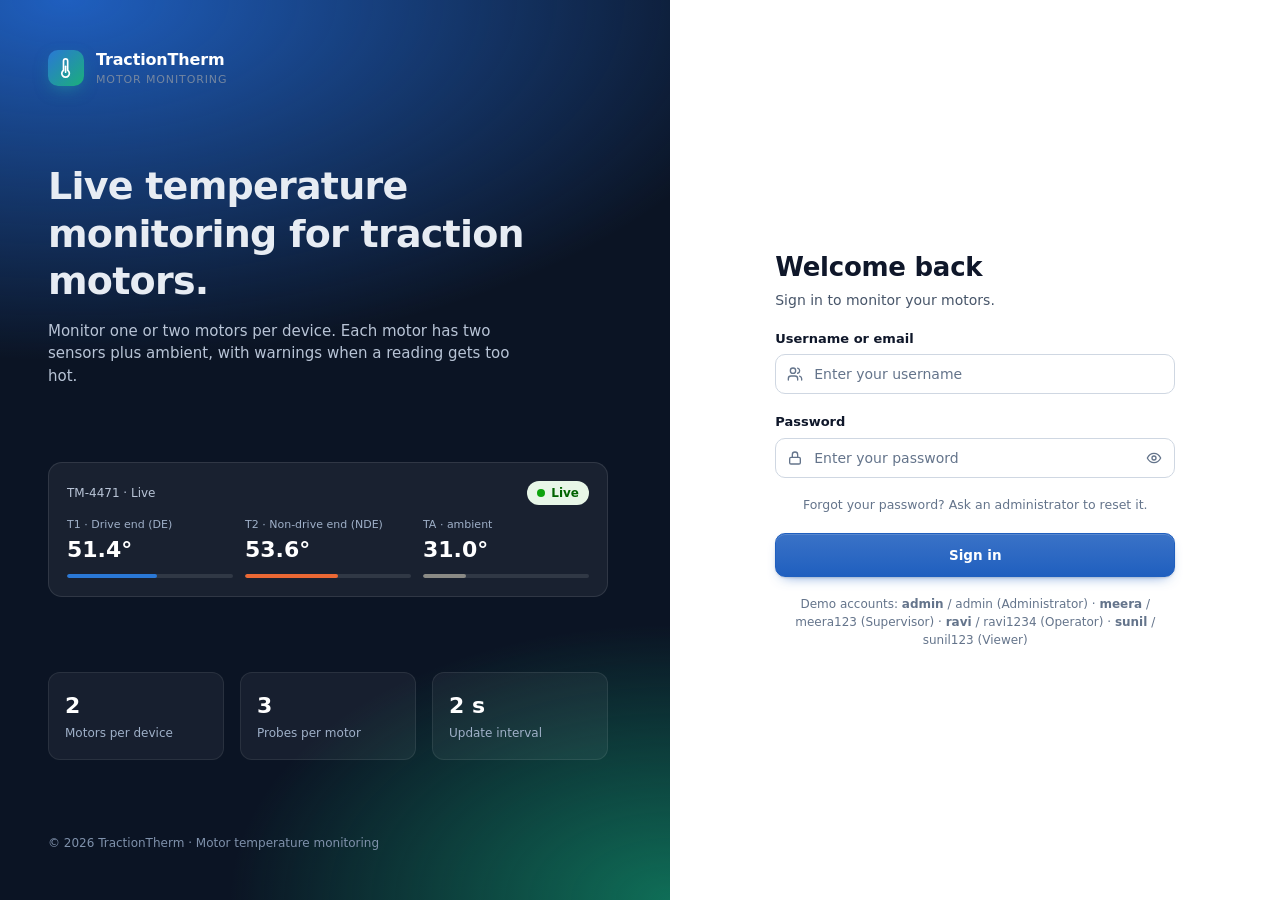
==== commit 6938549a: "pdf extracted" ====
--- a/index.html
+++ b/index.html
@@ -69,10 +69,7 @@
           </div>
         </div>
 
-        <div class="auth-row">
-          <label class="check"><input type="checkbox" name="remember" checked> Keep me signed in</label>
-          <a href="#" onclick="return false">Forgot password?</a>
-        </div>
+        <p class="auth-help">Forgot your password? Ask an administrator to reset it.</p>
 
         <button type="submit" class="btn btn-primary btn-block">Sign in</button>
 
--- a/assets/css/style.css
+++ b/assets/css/style.css
@@ -130,6 +130,8 @@
   background: var(--bg);
   -webkit-font-smoothing: antialiased;
 }
+/* nothing shows until the sign-in is confirmed */
+body[data-page]:not([data-page="login"]):not(.authed) { visibility: hidden; }
 h1, h2, h3, h4 { margin: 0; line-height: 1.25; font-weight: 650; letter-spacing: -.01em; }
 p { margin: 0; }
 a { color: var(--primary); text-decoration: none; }
@@ -478,14 +480,6 @@
 }
 .motor-panel.is-warn { border-color: color-mix(in srgb, var(--warn) 55%, var(--border)); }
 .motor-panel.is-crit { border-color: color-mix(in srgb, var(--crit) 55%, var(--border)); }
-.motor-panel-head {
-  display: flex; align-items: center; justify-content: space-between; gap: 8px;
-  padding: 12px 14px;
-  border-bottom: 1px solid var(--border);
-  background: var(--surface);
-}
-.motor-panel-head b { font-size: 14px; }
-.motor-panel-head .slot { font-size: 11px; color: var(--muted); text-transform: uppercase; letter-spacing: .06em; display: block; }
 
 .t-warn { color: var(--warn-text); }
 .t-crit { color: var(--crit-text); }
@@ -679,6 +673,7 @@
   display: grid; grid-template-columns: repeat(3, minmax(0, 1fr)); gap: 12px;
 }
 .auth-preview .pv span { font-size: 11px; color: #9fb0c8; display: block; }
+.auth-preview .pv span span { display: inline; }
 .auth-preview .pv b { font-size: 22px; color: #fff; font-variant-numeric: tabular-nums; }
 .auth-preview .pv i { display: block; height: 4px; border-radius: 4px; margin-top: 8px; background: rgba(255, 255, 255, .1); overflow: hidden; }
 .auth-preview .pv i::after { content: ""; display: block; height: 100%; width: var(--w, 50%); background: var(--c, #2a78d6); border-radius: 4px; }
@@ -926,7 +921,6 @@
   .chart-tip, .viz-tip { display: none !important; }
 }
 
-@media (max-width: 420px) { .hide-xs { display: none; } }
 
 /* =========================================================
    Chart helpers: predictions, rings, bars
@@ -979,7 +973,6 @@
 .motor-panel[data-pick-motor] { cursor: pointer; transition: box-shadow .15s, border-color .15s; }
 .motor-panel[data-pick-motor]:hover { border-color: var(--border-strong); }
 .motor-panel.is-selected { border-color: var(--primary); box-shadow: 0 0 0 2px var(--primary-soft), 0 0 0 1px var(--primary); }
-#detailTitle { scroll-margin-top: 80px; }
 
 /* device + motor tables */
 .cell-dev { display: flex; align-items: center; gap: 10px; min-width: 0; }
@@ -1133,7 +1126,6 @@
 .role-meter { display: flex; align-items: center; gap: 10px; font-size: 12px; color: var(--text-2); }
 .role-meter .bar { flex: 1; height: 6px; border-radius: 999px; background: var(--surface-3); overflow: hidden; display: block; }
 .role-meter .bar i { display: block; height: 100%; border-radius: 999px; background: var(--primary); }
-.perm-note { display: block; font-size: 11px; color: var(--muted); }
 .perm-check { display: inline-grid; cursor: pointer; }
 .perm-check input { position: absolute; opacity: 0; pointer-events: none; }
 .perm-check span { width: 24px; height: 24px; border-radius: 7px; border: 1.5px solid var(--border-strong); display: grid; place-items: center; color: transparent; background: var(--surface); transition: background .12s, border-color .12s; }
@@ -1183,7 +1175,6 @@
 
 /* very wide screens: keep the content centred instead of hugging the left */
 .content { margin-left: auto; margin-right: auto; }
-.motor-panel-head b { white-space: nowrap; }
 
 /* management tables stack into cards on landscape phones and small tablets too */
 @media (max-width: 1100px) {
@@ -1388,7 +1379,6 @@
 @keyframes aggGrow { from { transform: scaleY(0); } }
 
 /* Test ID */
-.test-tag { display: inline-block; margin-left: 8px; padding: 1px 7px; border-radius: 6px; background: var(--primary-soft); color: var(--primary); font-family: var(--mono); font-size: 11px; font-weight: 700; vertical-align: 1px; }
 .test-id { color: var(--text); }
 .pick-test { margin-bottom: 14px; }
 .pick-test .field { max-width: 280px; }
@@ -1545,8 +1535,6 @@
 /* =========================================================
    3D view (Monitor page): canvas scene with HTML labels on top
    ========================================================= */
-.scene-card .card-head { flex-wrap: wrap; }
-.scene-tabs { padding: 0; }
 .role-tab small { font-size: 11px; font-weight: 600; opacity: .75; }
 .scene {
   position: relative; height: 440px; overflow: hidden;
@@ -1621,6 +1609,8 @@
 .mp-id { display: flex; align-items: center; gap: 8px; min-width: 0; }
 .mp-id .ch-tag { margin: 0; flex: none; font-size: 11px; padding: 2px 7px; }
 .mp-name { font-size: 15px; font-weight: 800; white-space: nowrap; overflow: hidden; text-overflow: ellipsis; }
+/* narrow phones: the motor ID keeps its full width, the channel buttons go smaller */
+@media (max-width: 420px) { .mp-id { gap: 6px; } .mp-name { overflow: visible; } .mp-head { grid-template-columns: minmax(0, 1fr); } }
 .mp-head .verdict-pill { font-size: 11px; padding: 4px 10px; justify-self: end; }
 .mp-meta { font-size: 12px; color: var(--muted); white-space: nowrap; overflow: hidden; text-overflow: ellipsis; min-width: 0; }
 .mp-meta .mono { color: var(--primary); font-weight: 700; font-size: 11px; }
@@ -1667,6 +1657,7 @@
 @media (min-width: 1101px) and (max-width: 1280px) { .motor-table th, .motor-table td, .user-table th, .user-table td { padding-left: 5px; padding-right: 5px; font-size: 12.5px; } }
 /* laptops: every Motors column fits, the row buttons show their icons (names on hover) */
 @media (max-width: 1720px) { .motor-table .row-actions .hide-sm { display: none; } }
+.auth-help { margin: 0; font-size: 12.5px; color: var(--muted); text-align: center; }
 /* Recent motor activity of one device (Monitor widget, device page) */
 .dev-activity { border-top: 1px solid var(--border); padding-top: 12px; }
 .dev-activity .dq-head { display: flex; justify-content: space-between; align-items: baseline; gap: 12px; padding: 0 20px 8px; font-size: 13.5px; }
@@ -1833,13 +1824,6 @@
 @media print { .report-table th, .report-table td { position: static !important; box-shadow: none !important; } }
 @media print { .report-table .rep-act, .report-table .rep-act-h { display: none !important; } }
 /* Monitor page: a live 3D card per device; clicking it opens the device page */
-.mon-card { overflow: hidden; }
-.mon-card .scene canvas { cursor: pointer; }
-.mon-card.is-target { border-color: var(--primary); box-shadow: 0 0 0 2px var(--primary-soft); }
-.mon-head { display: flex; align-items: center; flex-wrap: wrap; justify-content: flex-end; gap: 8px 12px; }
-.mon-head .btn svg { width: 15px; height: 15px; }
-.mon-ch { font-size: 12px; }
-@media (max-width: 640px) { .mon-card .card-head { flex-wrap: wrap; } .mon-head { justify-content: flex-start; } }
 .dev-link { color: inherit; text-decoration: none; }
 .dev-link:hover { color: var(--primary); text-decoration: underline; }
 @media (max-width: 1200px) { .dv-info { grid-template-columns: repeat(3, minmax(0, 1fr)); } .dv-info > div:nth-child(4) { border-left: 0; } .dv-info > div:nth-child(n + 4) { border-top: 1px solid var(--border); } }
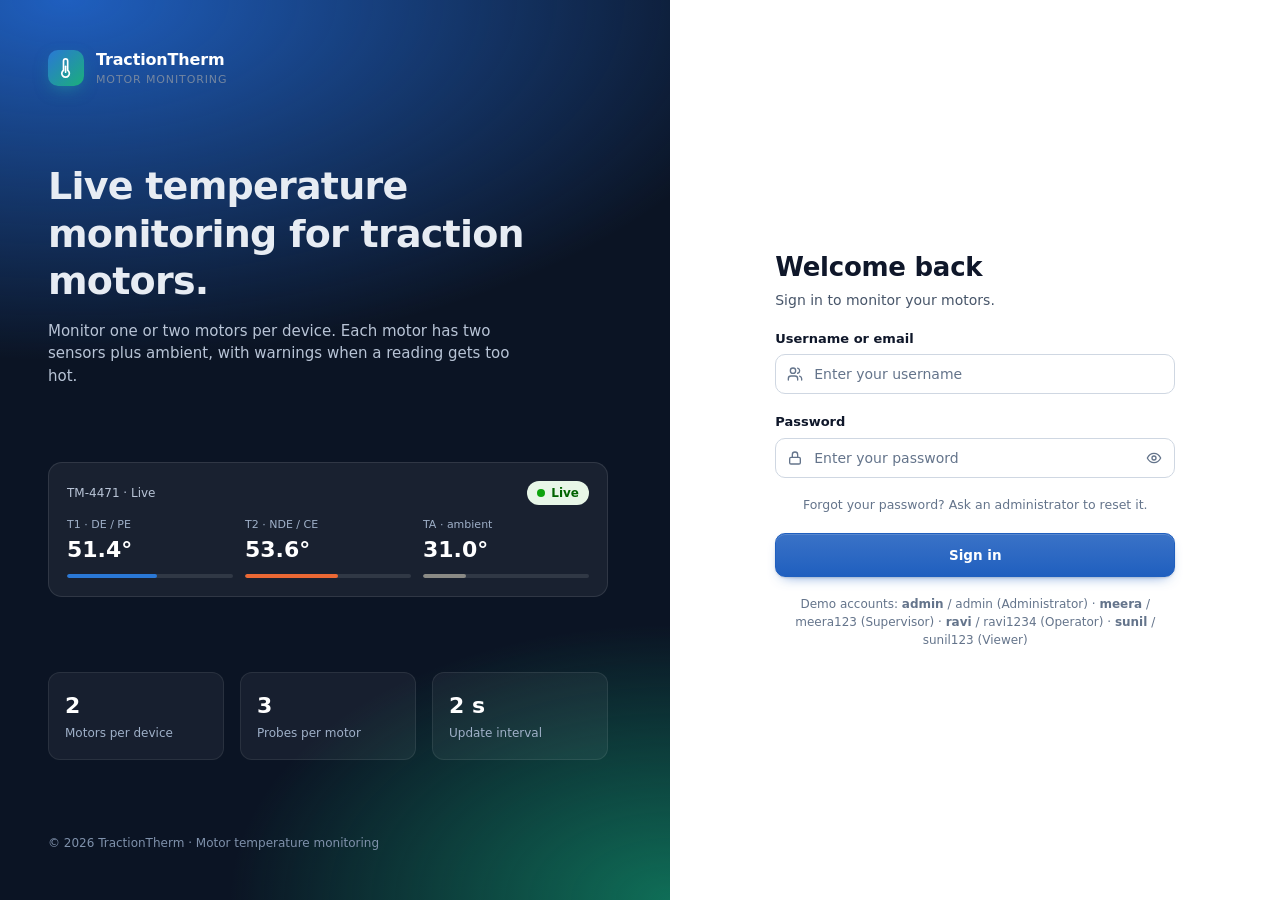
==== commit d117c0d1: "Limits added in teh settings page" ====
--- a/index.html
+++ b/index.html
@@ -31,7 +31,7 @@
       <div class="auth-stats">
         <div><b>2</b><span>Motors per device</span></div>
         <div><b>3</b><span>Probes per motor</span></div>
-        <div><b>2 s</b><span>Update interval</span></div>
+        <div><b data-live-every>2 s</b><span>Update interval</span></div>
       </div>
 
       <div class="auth-foot">© 2026 TractionTherm · Motor temperature monitoring</div>
--- a/assets/css/style.css
+++ b/assets/css/style.css
@@ -850,7 +850,7 @@
 
 /* line chart */
 .chart { position: relative; width: 100%; }
-.chart svg { width: 100%; height: auto; display: block; overflow: visible; }
+.chart-plot > svg { width: 100%; height: auto; display: block; overflow: visible; }
 .chart .gridline { stroke: var(--grid); stroke-width: 1; }
 .chart .baseline { stroke: var(--axis); stroke-width: 1; }
 .chart .tick-label { fill: var(--muted); font-size: 11px; font-variant-numeric: tabular-nums; }
@@ -895,6 +895,8 @@
 .rb-labels span, .rb-ticks span { position: absolute; transform: translateX(-50%); white-space: nowrap; font-variant-numeric: tabular-nums; }
 .rb-labels span { color: var(--warn-text); font-weight: 600; }
 .rb-labels span.fail { color: var(--crit-text); }
+.rb-labels span:not(.fail) { transform: translateX(calc(-100% - 4px)); }
+.rb-labels span.fail { transform: translateX(4px); }
 .rb-ticks span:first-child { transform: none; }
 .rb-unit { font-size: 11px; color: var(--muted); text-align: right; }
 .v-dot { display: inline-grid; place-items: center; width: 20px; height: 20px; border-radius: 50%; }
@@ -1080,7 +1082,7 @@
 .no-perm-motors-create [data-add-motor=""], .no-perm-motors-update [data-add-motor]:not([data-add-motor=""]), .no-perm-motors-update [data-edit-motor], .no-perm-motors-update [data-edit-test],
 .no-perm-motors-update [data-assign-motor], .no-perm-motors-delete [data-del-motor],
 .no-perm-devices-create #addDevice, .no-perm-devices-update [data-edit], .no-perm-devices-delete [data-del], .no-perm-devices-delete #resetDemo,
-.no-perm-limits-update [data-edit-limits], .no-perm-limits-update #termSave, .no-perm-limits-update #termReset, .no-perm-limits-update #condSave, .no-perm-limits-update #condReset,
+.no-perm-limits-update [data-edit-limits], .no-perm-limits-update #termSave, .no-perm-limits-update #termReset, .no-perm-limits-update #condSave, .no-perm-limits-update #condReset, .no-perm-limits-update #recSave, .no-perm-limits-update #recReset, .no-perm-limits-update #liveSave, .no-perm-limits-update #liveReset,
 .no-perm-reports-create #repCsv, .no-perm-reports-create #repPrint, .no-perm-reports-create #mpDownload, .no-perm-reports-create [data-dl-test], .no-perm-reports-create [data-dl-motor-tests], .no-perm-reports-create [data-dl-all-motors],
 .no-perm-monitoring-create .slot-on,
 .no-perm-users-create #addUser, .no-perm-roles-create #addRole, .no-perm-roles-update [data-redit], .no-perm-roles-delete [data-rdel],
@@ -1352,31 +1354,8 @@
 .rt-stats small { margin-left: 4px; color: var(--muted); }
 .rt-live { display: inline-flex; align-items: center; gap: 6px; font-weight: 700; color: var(--ok-text); }
 .rt-live i { width: 8px; height: 8px; border-radius: 50%; background: var(--ok); animation: pulse 1.6s ease-out infinite; }
-
-/* motor page: aggregation graph */
-.agg-chart { position: relative; }
-.agg-svg { display: block; width: 100%; height: auto; overflow: visible; }
-.agg-hit { fill: transparent; }
-/* nested bars (DE, NDE, TA one inside the other) up to each average; values beside the bar in the probe's colour */
-.agg-col { stroke: var(--surface); stroke-width: 1.5; }
-.agg-val { font-size: 10px; font-weight: 700; font-variant-numeric: tabular-nums; dominant-baseline: hanging; pointer-events: none; }
-.agg-bar:hover .agg-col { filter: brightness(1.08); }
-.agg-bar:hover .agg-hit { fill: color-mix(in srgb, var(--text) 5%, transparent); }
-.agg-stats { display: grid; grid-template-columns: repeat(4, minmax(0, 1fr)); border-top: 1px solid var(--border); }
-.agg-stats > div { padding: 12px 20px; display: grid; gap: 2px; min-width: 0; }
-.agg-stats > div + div { border-left: 1px solid var(--border); }
-.agg-stats span { font-size: 12px; font-weight: 600; color: var(--text-2); display: flex; align-items: center; gap: 6px; }
-.agg-stats span i { width: 10px; height: 3px; border-radius: 2px; }
-.agg-stats b { font-size: 18px; }
-.agg-stats small { font-size: 12px; color: var(--muted); }
-@media (max-width: 640px) {
-  .agg-stats { grid-template-columns: repeat(2, minmax(0, 1fr)); }
-  .agg-stats > div:nth-child(3) { border-left: 0; }
-  .agg-stats > div:nth-child(n + 3) { border-top: 1px solid var(--border); }
-  .rt-stats { padding: 12px 16px 0; gap: 6px 14px; }
-}
-body.anim-in .agg-col { transform-box: fill-box; transform-origin: bottom; animation: aggGrow .8s ease-out both .2s; }
-@keyframes aggGrow { from { transform: scaleY(0); } }
+@media (max-width: 640px) { .rt-stats { padding: 12px 16px 0; gap: 6px 14px; } }
+
 
 /* Test ID */
 .test-id { color: var(--text); }
@@ -1757,7 +1736,7 @@
 .dv-ch .mp-name:hover { color: var(--primary); text-decoration: underline; }
 .dv-ch .readings { border-bottom: 1px solid var(--border); }
 .dv-chart { padding: 12px 14px 4px; }
-/* each half carries the motor page's sections: real-time, aggregation, test history */
+/* each half carries the motor page's sections: real-time, test history */
 .dv-split-head { display: flex; align-items: flex-end; justify-content: space-between; flex-wrap: wrap; gap: 10px 16px; margin-bottom: -6px; }
 .dv-split-head h3 { font-size: 16px; }
 .dv-split-head .muted { font-size: 12px; }
@@ -1769,9 +1748,6 @@
 .dv-sec-h { display: flex; align-items: baseline; flex-wrap: wrap; gap: 4px 10px; padding: 12px 18px 0; }
 .dv-sec-h b { font-size: 14px; }
 .dv-sec-h span { font-size: 12px; color: var(--muted); }
-.dv-ch .agg-stats { grid-template-columns: repeat(2, minmax(0, 1fr)); }
-.dv-ch .agg-stats > div:nth-child(3) { border-left: 0; }
-.dv-ch .agg-stats > div:nth-child(n + 3) { border-top: 1px solid var(--border); }
 /* test history inside a half: always the card layout (the half is too narrow for 8 columns) */
 .dv-ch .hist-table thead { display: none; }
 .dv-ch .hist-table, .dv-ch .hist-table tbody, .dv-ch .hist-table tr, .dv-ch .hist-table td { display: block; width: 100%; }
@@ -1835,3 +1811,146 @@
   .dv-info > div:nth-child(-n + 2) { border-top: 0; }
   .dv-ch .mp-head, .dv-foot { padding-left: 14px; padding-right: 14px; }
 }
+
+/* ---------- My profile ---------- */
+.profile-grid { display: grid; grid-template-columns: repeat(2, minmax(0, 1fr)); gap: 20px; align-items: stretch; }
+.profile-hero { display: flex; align-items: center; gap: 14px; margin-bottom: 20px; padding-bottom: 18px; border-bottom: 1px solid var(--border); }
+.profile-hero b { display: block; font-size: 17px; margin-bottom: 4px; }
+.profile-pw { display: flex; flex-direction: column; gap: 16px; }
+.profile-pw .form-error { margin: 0; }
+.profile-pw .form-error:not(.show) { display: none; }
+@media (max-width: 900px) { .profile-grid { grid-template-columns: minmax(0, 1fr); } }
+
+/* Settings: recording interval */
+.rec-body { display: grid; gap: 12px; }
+.rec-row { display: flex; flex-wrap: wrap; align-items: center; gap: 12px; }
+.rec-custom { width: 120px; }
+.rec-custom[hidden] { display: none; }
+.rec-note { margin: 0; font-size: 12.5px; }
+@media (max-width: 640px) { .rec-row .segmented { width: 100%; } .rec-row .segmented label { flex: 1; text-align: center; padding-left: 4px; padding-right: 4px; } }
+
+/* the table under each graph */
+.chart-plot { position: relative; }
+.chart-table { margin-top: 14px; max-height: 280px; overflow: auto; border: 1px solid var(--border); border-radius: var(--radius-sm); }
+.chart-tbl { font-size: 13px; }
+.chart-tbl th { position: sticky; top: 0; z-index: 1; background: var(--surface); white-space: nowrap; }
+.chart-tbl td.num, .chart-tbl th.num { text-align: right; font-variant-numeric: tabular-nums; }
+.chart-tbl .sw { display: inline-block; width: 10px; height: 3px; border-radius: 2px; margin-right: 6px; vertical-align: middle; }
+.chart-tbl-note { margin: 0; padding: 8px 12px; font-size: 12px; }
+.chart-table .chart-tbl-note { position: sticky; bottom: 0; background: var(--surface); border-top: 1px solid var(--border); }
+.rise-tbl .verdict-pill { font-size: 11px; padding: 3px 8px; }
+.chart-tbl td.tbl-time { font-variant-numeric: tabular-nums; white-space: nowrap; }
+
+/* Download: PDF or Excel */
+.fmt-pick { display: grid; grid-template-columns: repeat(2, minmax(0, 1fr)); gap: 12px; }
+.fmt-btn { display: grid; justify-items: start; gap: 4px; padding: 16px; border: 1px solid var(--border-strong, var(--border)); border-radius: var(--radius-sm); background: var(--surface); color: var(--text); text-align: left; cursor: pointer; font: inherit; }
+.fmt-btn:hover, .fmt-btn:focus-visible { border-color: var(--primary); background: var(--primary-soft); outline: none; }
+.fmt-btn svg { width: 22px; height: 22px; color: var(--primary); }
+.fmt-btn b { font-size: 15px; }
+.fmt-btn span { font-size: 12px; color: var(--muted); }
+@media (max-width: 480px) { .fmt-pick { grid-template-columns: minmax(0, 1fr); } }
+
+/* Settings: motor type picker and the settle rule */
+.type-bar { display: flex; flex-wrap: wrap; align-items: center; justify-content: space-between; gap: 10px 16px; }
+.type-bar > div:first-child { display: grid; gap: 2px; }
+.type-bar .muted { font-size: 12px; }
+.type-tag { margin-left: 8px; padding: 2px 8px; border-radius: 999px; background: var(--primary-soft); color: var(--primary); font-size: 11.5px; font-weight: 700; vertical-align: 2px; }
+.settle-rule { display: grid; gap: 10px; margin: 0 20px; padding: 14px 16px; border: 1px solid var(--border); border-radius: var(--radius-sm); background: var(--surface-2); }
+.settle-head { display: flex; flex-wrap: wrap; align-items: center; gap: 8px 10px; }
+.settle-head .muted { font-size: 12px; }
+.settle-row { display: flex; flex-wrap: wrap; align-items: center; gap: 8px 10px; font-size: 13.5px; }
+.settle-row .input-unit { width: 140px; }
+.settle-row .input-unit .input { padding-right: 70px; }
+.settle-live { font-size: 12.5px; }
+@media (max-width: 640px) { .settle-rule { margin: 0 16px; } .type-bar .segmented { width: 100%; } .type-bar .segmented label { flex: 1; text-align: center; } }
+
+.rise-table { margin-top: 18px; padding-top: 14px; border-top: 1px solid var(--border); }
+
+/* the test sheet: the report's fields in the app's own table and graph style */
+.sheet-meta { display: flex; flex-wrap: wrap; gap: 6px 18px; margin-bottom: 12px; font-size: 13px; color: var(--text-2); }
+.sheet-meta b { color: var(--text); }
+.sheet { display: grid; grid-template-columns: max-content minmax(280px, max-content) minmax(320px, 1fr); gap: 18px; align-items: start; }
+.sheet-box { border: 1px solid var(--border); border-radius: var(--radius-sm); }
+.sheet-tbl, .sheet-sum { font-size: 13px; }
+.sheet-tbl th, .sheet-tbl td, .sheet-sum th, .sheet-sum td { padding: 8px 14px; white-space: nowrap; }
+.sheet-tbl td.num, .sheet-tbl th.num, .sheet-sum td.num, .sheet-sum th.num { text-align: right; font-variant-numeric: tabular-nums; }
+.sheet .t-ok { color: var(--ok-text); font-weight: 600; }
+.sheet-sum .verdict-pill { font-size: 11px; padding: 3px 8px; }
+.sheet-side .chart-tbl-note { padding: 8px 2px 0; max-width: 420px; }
+.sheet-graph { min-width: 0; }
+.sheet-axis { text-align: center; font-size: 12px; margin-top: 2px; }
+.tg-acts { display: flex; gap: 8px; flex-wrap: wrap; }
+@media (max-width: 1400px) { .sheet { grid-template-columns: max-content minmax(0, 1fr); } .sheet-graph { grid-column: 1 / -1; } }
+@media (max-width: 720px) { .sheet { grid-template-columns: minmax(0, 1fr); } .sheet-sum td { white-space: normal; } }
+
+/* Results: a test's calculated results next to its graph and table */
+.tg-body { display: grid; grid-template-columns: minmax(0, 1fr) minmax(260px, 340px); gap: 18px; align-items: start; }
+.calc-tbl { font-size: 13px; border: 1px solid var(--border); border-radius: var(--radius-sm); }
+.calc-tbl th { white-space: nowrap; }
+.calc-tbl td.num, .calc-tbl th.num { text-align: right; font-variant-numeric: tabular-nums; font-weight: 600; }
+.calc-tbl .t-ok { color: var(--ok-text); }
+.calc-tbl .verdict-pill { font-size: 11px; padding: 3px 8px; }
+.tg-calc .chart-tbl-note { padding: 8px 2px 0; }
+@media (max-width: 1000px) { .tg-body { grid-template-columns: minmax(0, 1fr); } }
+
+/* Vibration readings */
+.vib-side { margin: 0 0 14px; }
+.vib-side .input-unit .input { padding-right: 52px; }
+.vib-btn { white-space: nowrap; }
+.mh-verdict .vib-btn { margin-top: 2px; }
+.panel-heat.stopped .vib-btn { margin-left: auto; }
+.dv-about .vib-btn { justify-self: start; }
+.vib-ask { font-weight: 600; }
+
+/* Results: every test as a sheet, one below another */
+.res-filters { display: flex; flex-wrap: wrap; align-items: flex-end; gap: 12px 16px; }
+.res-filters .field { min-width: 200px; }
+.res-filters #resCount { margin-left: auto; font-size: 13px; padding-bottom: 10px; }
+.res-list { display: grid; gap: 16px; }
+.res-test.is-open { outline: 2px solid var(--primary); outline-offset: -1px; }
+@media (max-width: 640px) { .res-filters .field { min-width: 0; flex: 1 1 140px; } .res-filters #resCount { margin-left: 0; } }
+
+/* the device's one ambient sensor (TA), in the middle between its two channels */
+.motor-slots.has-ta { grid-template-columns: minmax(0, 1fr) 128px minmax(0, 1fr); }
+.dv-split { grid-template-columns: minmax(0, 1fr) 128px minmax(0, 1fr); }
+.ta-center { align-self: center; display: grid; justify-items: center; gap: 6px; padding: 16px 10px; text-align: center; border: 1px dashed var(--border-strong, var(--border)); border-radius: var(--radius-sm); background: var(--surface-2); }
+.ta-center .r-label { display: inline-flex; align-items: center; gap: 6px; font-size: 13px; font-weight: 700; color: var(--text-2); }
+.ta-center .probe-key { width: 10px; height: 10px; border-radius: 50%; background: var(--probe); }
+.ta-center .r-value { font-size: 26px; font-weight: 800; letter-spacing: -.01em; }
+.ta-center .r-value small { font-size: 13px; font-weight: 600; color: var(--muted); margin-left: 2px; }
+.ta-center .ta-sub { font-size: 11.5px; line-height: 1.35; color: var(--muted); }
+.dv-ta { align-self: start; position: sticky; top: 96px; margin-top: 168px; } /* level with the channels' DE / NDE readings */
+.readings.no-ta { grid-template-columns: repeat(2, minmax(0, 1fr)); }
+@media (max-width: 900px) {
+  .dv-split, .motor-slots.has-ta { grid-template-columns: minmax(0, 1fr); }
+  .dv-ta { position: static; margin-top: 0; }
+  .ta-center { grid-auto-flow: column; justify-content: center; align-items: center; gap: 12px; padding: 10px 14px; }
+  .ta-center .ta-sub br { display: none; }
+}
+
+/* pagination under every list table */
+.table tr.pg-hide { display: none !important; }
+.pager { display: flex; flex-wrap: wrap; align-items: center; justify-content: space-between; gap: 8px 12px; padding: 10px 16px; border-top: 1px solid var(--border); font-size: 13px; color: var(--muted); }
+.pager-info b { color: var(--text); font-variant-numeric: tabular-nums; }
+.pager-btns { display: flex; flex-wrap: wrap; align-items: center; gap: 4px; }
+.pager-btns .btn { min-width: 34px; justify-content: center; }
+.pager-gap { padding: 0 4px; }
+@media print { .table tr.pg-hide { display: table-row !important; } .pager { display: none; } }
+@media (max-width: 640px) { .pager { justify-content: center; } .pager-info { width: 100%; text-align: center; } }
+/* Results: a whole row opens its test; the opened test's full details */
+.report-table tr.rep-row { cursor: pointer; }
+.report-table tr.rep-row:hover td { background: var(--surface-2); }
+.test-details { padding: 0 20px 20px; }
+.test-details h4 { margin: 4px 0 10px; font-size: 14px; }
+.td-grid { display: grid; grid-template-columns: repeat(auto-fill, minmax(190px, 1fr)); gap: 0; margin: 0; border: 1px solid var(--border); border-radius: var(--radius-sm); overflow: hidden; }
+.td-grid > div { padding: 8px 12px; border-right: 1px solid var(--border); border-bottom: 1px solid var(--border); margin: 0 -1px -1px 0; }
+.td-grid dt { font-size: 11.5px; color: var(--muted); margin-bottom: 2px; }
+.td-grid dd { margin: 0; font-weight: 600; font-size: 13.5px; word-break: break-word; }
+
+/* interval choices: wrap onto two rows on narrow phones instead of running off the screen */
+.rec-row .segmented { max-width: 100%; flex-wrap: wrap; }
+@media (max-width: 420px) {
+  .rec-row .segmented { display: grid; grid-template-columns: repeat(3, minmax(0, 1fr)); width: 100%; }
+  .rec-row .segmented label { text-align: center; }
+  .rec-row .rec-custom { width: 100%; }
+}
